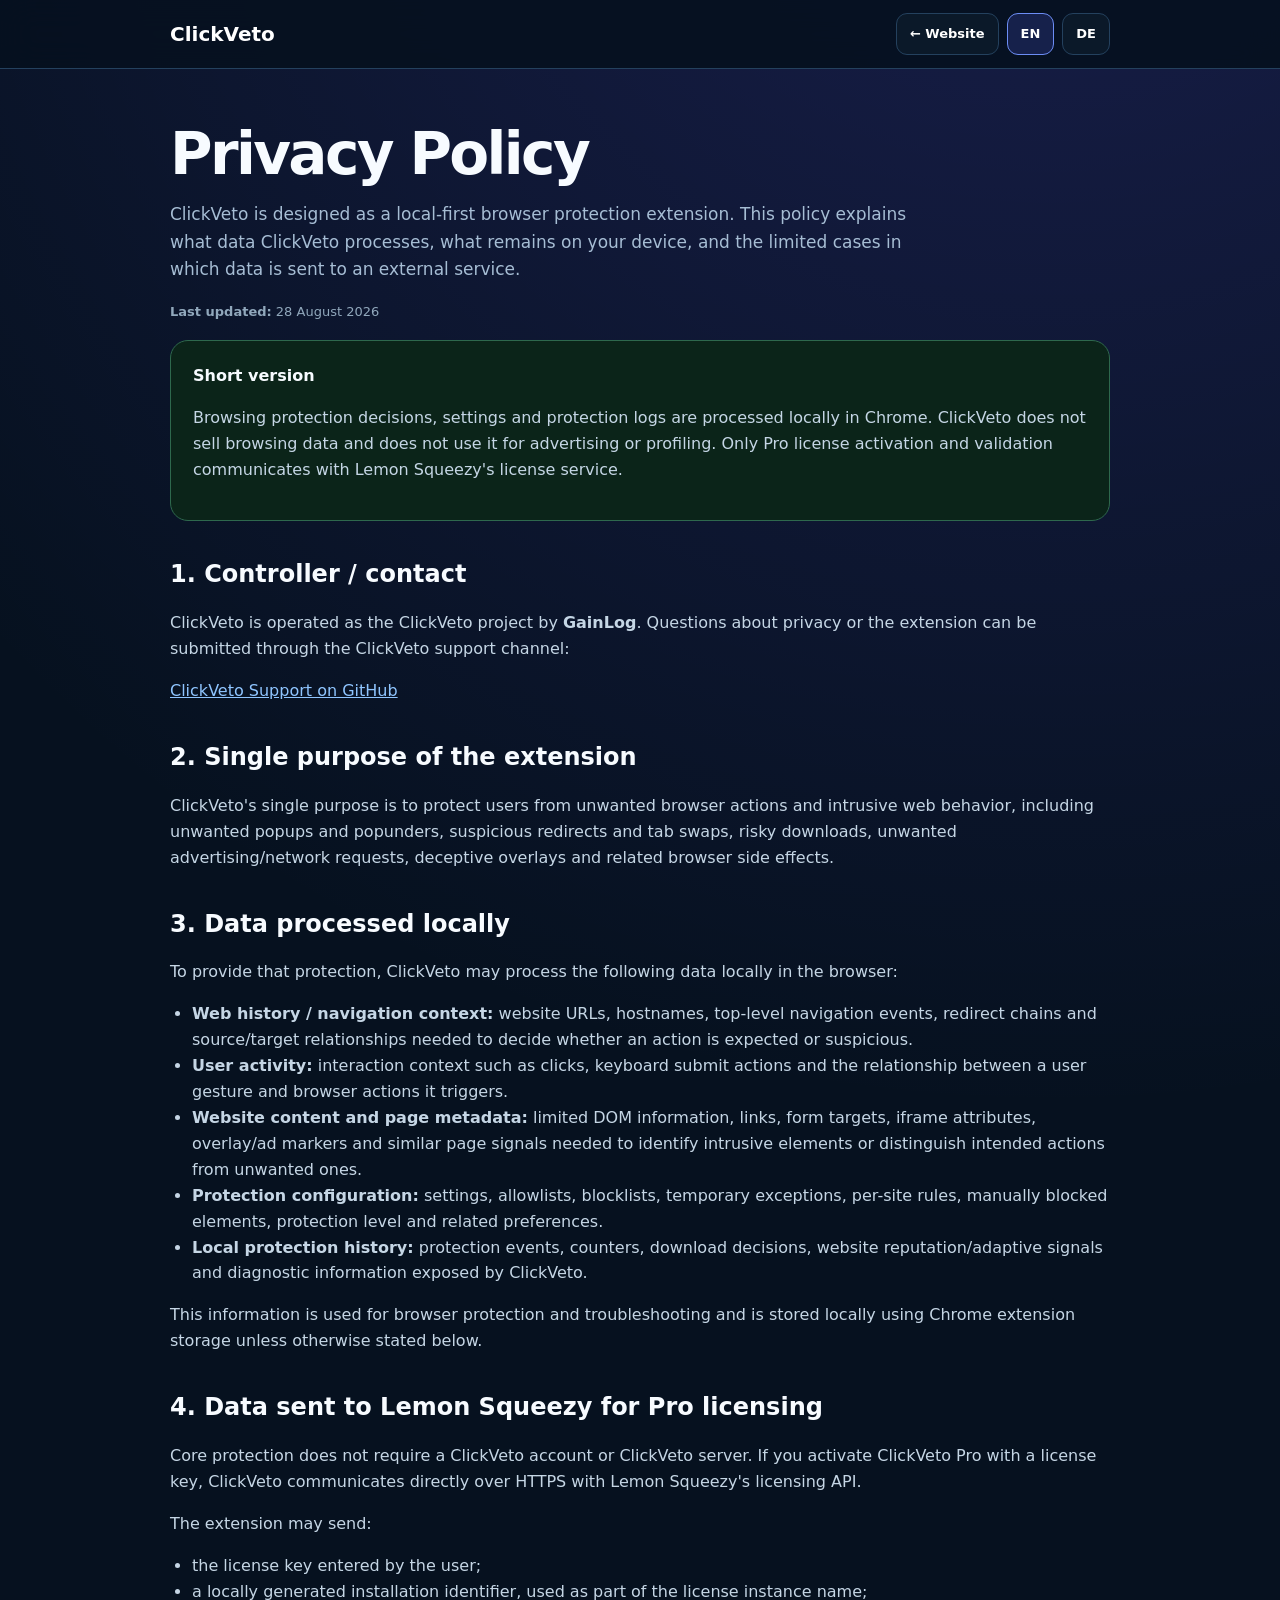
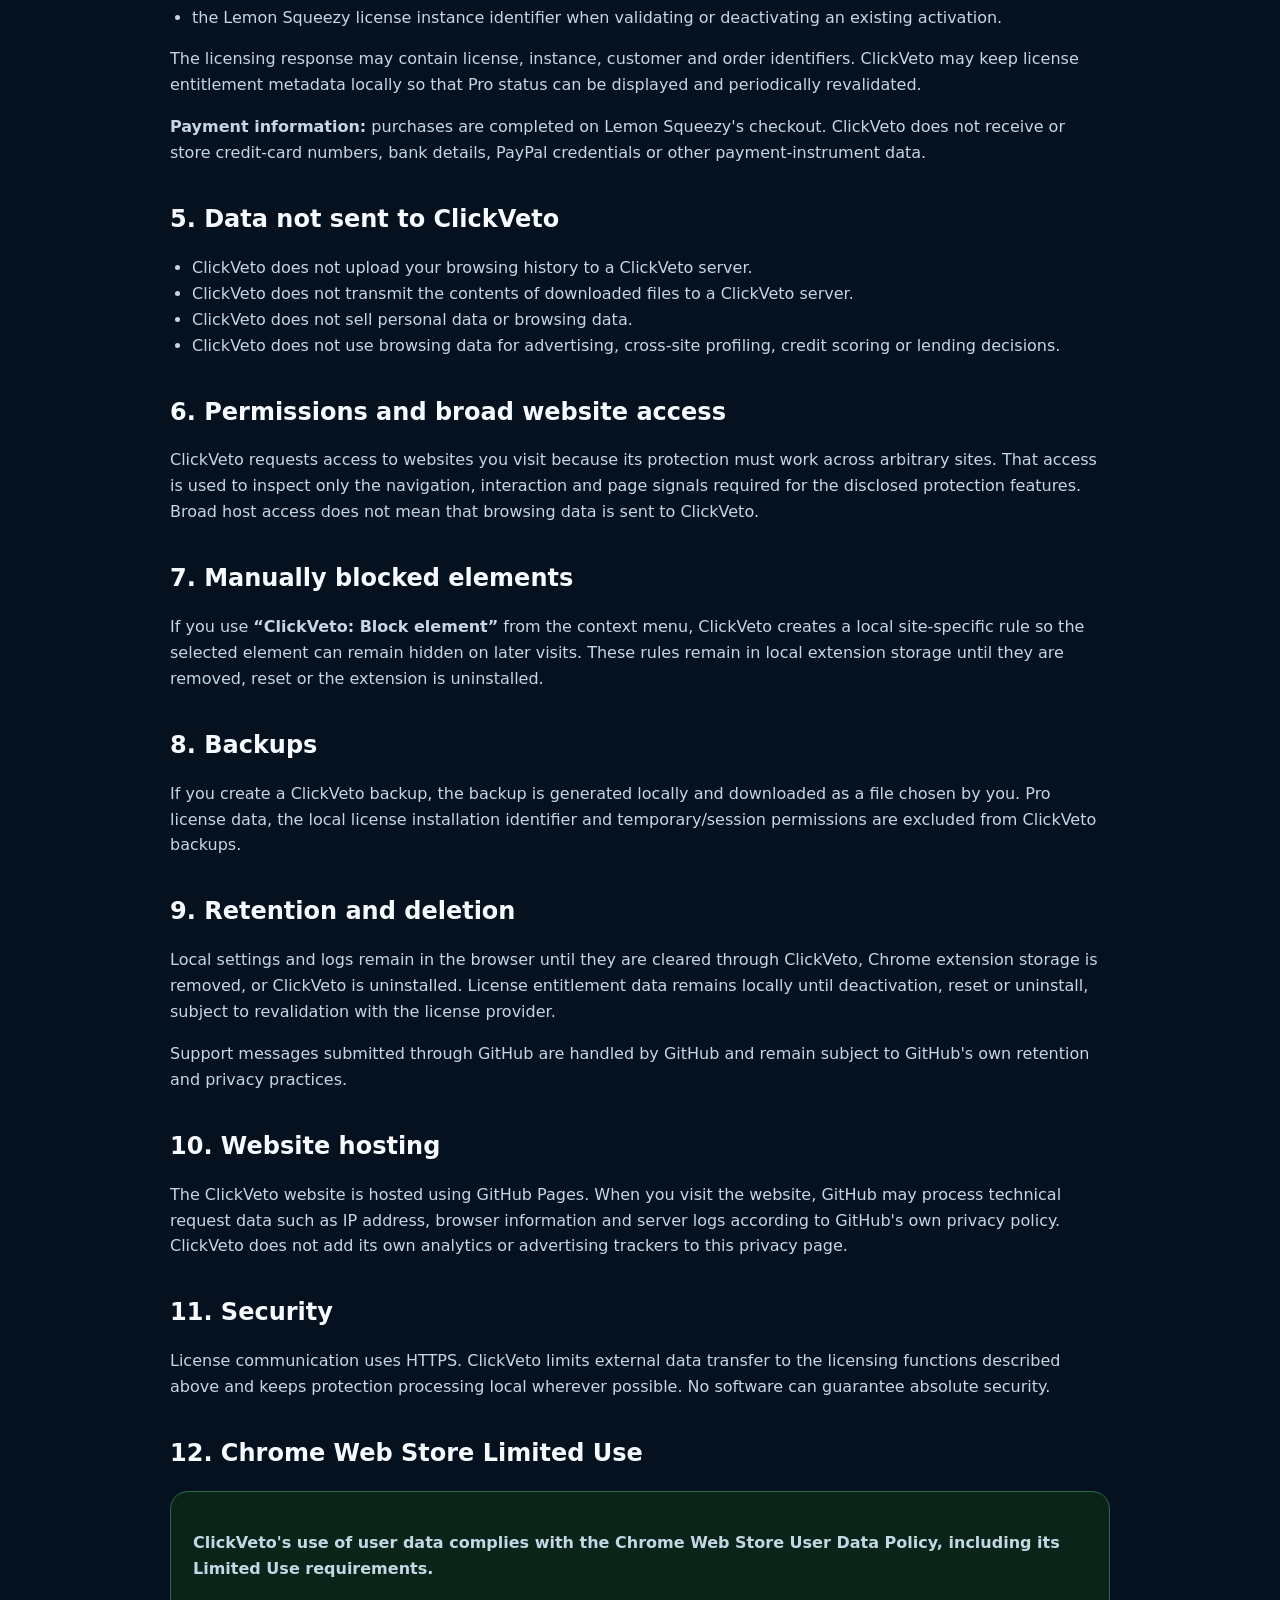
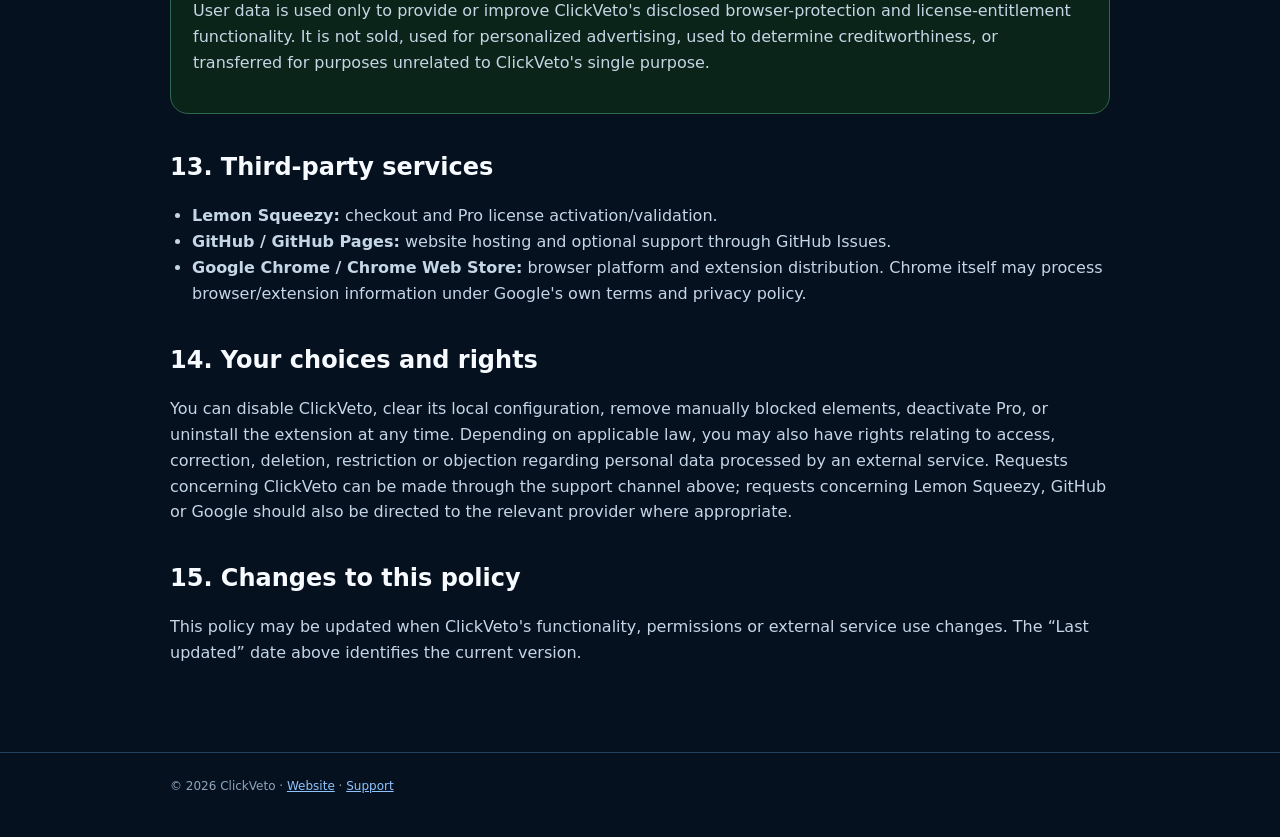
==== privacy.html @ 2b5eefee "Add files via upload" ====
<!doctype html>
<html lang="en">
<head>
<meta charset="utf-8">
<meta name="viewport" content="width=device-width,initial-scale=1">
<meta name="description" content="ClickVeto Privacy Policy / Datenschutzerklärung">
<meta name="theme-color" content="#06111f">
<title>ClickVeto — Privacy Policy / Datenschutzerklärung</title>
<style>
:root{color-scheme:dark;--bg:#06111f;--panel:#0b1a2b;--panel2:#102238;--line:#24415e;--text:#f7fbff;--muted:#a6bdd4;--blue:#2f86ff;--green:#63dda0}
*{box-sizing:border-box}
body{margin:0;background:radial-gradient(circle at 82% -8%,#6354ff35,transparent 32%),var(--bg);color:var(--text);font-family:Inter,ui-sans-serif,system-ui,-apple-system,"Segoe UI",sans-serif;line-height:1.62}
a{color:#8fc5ff}
.wrap{width:min(940px,calc(100% - 28px));margin:auto}
header{position:sticky;top:0;z-index:5;background:#06111fe8;backdrop-filter:blur(16px);border-bottom:1px solid var(--line)}
nav{min-height:68px;display:flex;align-items:center;justify-content:space-between;gap:16px}
.brand{font-weight:900;text-decoration:none;color:#fff;font-size:20px}
.controls{display:flex;gap:8px}
button,.back{border:1px solid var(--line);background:#0b1929;color:#fff;border-radius:11px;padding:9px 13px;font:inherit;font-size:13px;font-weight:800;cursor:pointer;text-decoration:none}
button.active{border-color:#6c8df5;background:#16214b}
main{padding:56px 0 70px}
h1{font-size:clamp(38px,6vw,58px);line-height:1.02;letter-spacing:-.045em;margin:0 0 12px}
h2{font-size:24px;margin:34px 0 10px}
h3{font-size:17px;margin:22px 0 8px}
p,li{color:#c5d6e5}
.lead{font-size:17px;color:var(--muted);max-width:780px}
.card{border:1px solid var(--line);background:linear-gradient(180deg,var(--panel2),var(--panel));border-radius:18px;padding:22px;margin:18px 0}
.good{border-color:#2e684d;background:#0b2419}
.small{font-size:13px;color:#91a8bc}
ul{padding-left:22px}
code{background:#071522;border:1px solid var(--line);border-radius:6px;padding:2px 5px;color:#d6e9fb}
.lang{display:none}
.lang.show{display:block}
footer{border-top:1px solid var(--line);padding:24px 0 40px;color:#8ea5bb;font-size:12px}
@media(max-width:620px){nav{align-items:flex-start;padding:12px 0;flex-direction:column}.controls{flex-wrap:wrap}main{padding-top:36px}}
</style>
</head>
<body>
<header>
  <nav class="wrap">
    <a class="brand" href="./">ClickVeto</a>
    <div class="controls">
      <a class="back" href="./">← Website</a>
      <button id="enBtn" class="active" type="button">EN</button>
      <button id="deBtn" type="button">DE</button>
    </div>
  </nav>
</header>

<main class="wrap">
<section id="en" class="lang show">
  <h1>Privacy Policy</h1>
  <p class="lead">ClickVeto is designed as a local-first browser protection extension. This policy explains what data ClickVeto processes, what remains on your device, and the limited cases in which data is sent to an external service.</p>
  <p class="small"><strong>Last updated:</strong> 28 August 2026</p>

  <div class="card good">
    <strong>Short version</strong>
    <p>Browsing protection decisions, settings and protection logs are processed locally in Chrome. ClickVeto does not sell browsing data and does not use it for advertising or profiling. Only Pro license activation and validation communicates with Lemon Squeezy's license service.</p>
  </div>

  <h2>1. Controller / contact</h2>
  <p>ClickVeto is operated as the ClickVeto project by <strong>GainLog</strong>. Questions about privacy or the extension can be submitted through the ClickVeto support channel:</p>
  <p><a href="https://github.com/GainLog/clickveto-site/issues" target="_blank" rel="noreferrer">ClickVeto Support on GitHub</a></p>

  <h2>2. Single purpose of the extension</h2>
  <p>ClickVeto's single purpose is to protect users from unwanted browser actions and intrusive web behavior, including unwanted popups and popunders, suspicious redirects and tab swaps, risky downloads, unwanted advertising/network requests, deceptive overlays and related browser side effects.</p>

  <h2>3. Data processed locally</h2>
  <p>To provide that protection, ClickVeto may process the following data locally in the browser:</p>
  <ul>
    <li><strong>Web history / navigation context:</strong> website URLs, hostnames, top-level navigation events, redirect chains and source/target relationships needed to decide whether an action is expected or suspicious.</li>
    <li><strong>User activity:</strong> interaction context such as clicks, keyboard submit actions and the relationship between a user gesture and browser actions it triggers.</li>
    <li><strong>Website content and page metadata:</strong> limited DOM information, links, form targets, iframe attributes, overlay/ad markers and similar page signals needed to identify intrusive elements or distinguish intended actions from unwanted ones.</li>
    <li><strong>Protection configuration:</strong> settings, allowlists, blocklists, temporary exceptions, per-site rules, manually blocked elements, protection level and related preferences.</li>
    <li><strong>Local protection history:</strong> protection events, counters, download decisions, website reputation/adaptive signals and diagnostic information exposed by ClickVeto.</li>
  </ul>
  <p>This information is used for browser protection and troubleshooting and is stored locally using Chrome extension storage unless otherwise stated below.</p>

  <h2>4. Data sent to Lemon Squeezy for Pro licensing</h2>
  <p>Core protection does not require a ClickVeto account or ClickVeto server. If you activate ClickVeto Pro with a license key, ClickVeto communicates directly over HTTPS with Lemon Squeezy's licensing API.</p>
  <p>The extension may send:</p>
  <ul>
    <li>the license key entered by the user;</li>
    <li>a locally generated installation identifier, used as part of the license instance name;</li>
    <li>the Lemon Squeezy license instance identifier when validating or deactivating an existing activation.</li>
  </ul>
  <p>The licensing response may contain license, instance, customer and order identifiers. ClickVeto may keep license entitlement metadata locally so that Pro status can be displayed and periodically revalidated.</p>
  <p><strong>Payment information:</strong> purchases are completed on Lemon Squeezy's checkout. ClickVeto does not receive or store credit-card numbers, bank details, PayPal credentials or other payment-instrument data.</p>

  <h2>5. Data not sent to ClickVeto</h2>
  <ul>
    <li>ClickVeto does not upload your browsing history to a ClickVeto server.</li>
    <li>ClickVeto does not transmit the contents of downloaded files to a ClickVeto server.</li>
    <li>ClickVeto does not sell personal data or browsing data.</li>
    <li>ClickVeto does not use browsing data for advertising, cross-site profiling, credit scoring or lending decisions.</li>
  </ul>

  <h2>6. Permissions and broad website access</h2>
  <p>ClickVeto requests access to websites you visit because its protection must work across arbitrary sites. That access is used to inspect only the navigation, interaction and page signals required for the disclosed protection features. Broad host access does not mean that browsing data is sent to ClickVeto.</p>

  <h2>7. Manually blocked elements</h2>
  <p>If you use <strong>“ClickVeto: Block element”</strong> from the context menu, ClickVeto creates a local site-specific rule so the selected element can remain hidden on later visits. These rules remain in local extension storage until they are removed, reset or the extension is uninstalled.</p>

  <h2>8. Backups</h2>
  <p>If you create a ClickVeto backup, the backup is generated locally and downloaded as a file chosen by you. Pro license data, the local license installation identifier and temporary/session permissions are excluded from ClickVeto backups.</p>

  <h2>9. Retention and deletion</h2>
  <p>Local settings and logs remain in the browser until they are cleared through ClickVeto, Chrome extension storage is removed, or ClickVeto is uninstalled. License entitlement data remains locally until deactivation, reset or uninstall, subject to revalidation with the license provider.</p>
  <p>Support messages submitted through GitHub are handled by GitHub and remain subject to GitHub's own retention and privacy practices.</p>

  <h2>10. Website hosting</h2>
  <p>The ClickVeto website is hosted using GitHub Pages. When you visit the website, GitHub may process technical request data such as IP address, browser information and server logs according to GitHub's own privacy policy. ClickVeto does not add its own analytics or advertising trackers to this privacy page.</p>

  <h2>11. Security</h2>
  <p>License communication uses HTTPS. ClickVeto limits external data transfer to the licensing functions described above and keeps protection processing local wherever possible. No software can guarantee absolute security.</p>

  <h2>12. Chrome Web Store Limited Use</h2>
  <div class="card good">
    <p><strong>ClickVeto's use of user data complies with the Chrome Web Store User Data Policy, including its Limited Use requirements.</strong></p>
    <p>User data is used only to provide or improve ClickVeto's disclosed browser-protection and license-entitlement functionality. It is not sold, used for personalized advertising, used to determine creditworthiness, or transferred for purposes unrelated to ClickVeto's single purpose.</p>
  </div>

  <h2>13. Third-party services</h2>
  <ul>
    <li><strong>Lemon Squeezy:</strong> checkout and Pro license activation/validation.</li>
    <li><strong>GitHub / GitHub Pages:</strong> website hosting and optional support through GitHub Issues.</li>
    <li><strong>Google Chrome / Chrome Web Store:</strong> browser platform and extension distribution. Chrome itself may process browser/extension information under Google's own terms and privacy policy.</li>
  </ul>

  <h2>14. Your choices and rights</h2>
  <p>You can disable ClickVeto, clear its local configuration, remove manually blocked elements, deactivate Pro, or uninstall the extension at any time. Depending on applicable law, you may also have rights relating to access, correction, deletion, restriction or objection regarding personal data processed by an external service. Requests concerning ClickVeto can be made through the support channel above; requests concerning Lemon Squeezy, GitHub or Google should also be directed to the relevant provider where appropriate.</p>

  <h2>15. Changes to this policy</h2>
  <p>This policy may be updated when ClickVeto's functionality, permissions or external service use changes. The “Last updated” date above identifies the current version.</p>
</section>

<section id="de" class="lang">
  <h1>Datenschutzerklärung</h1>
  <p class="lead">ClickVeto ist als lokal arbeitende Browser-Schutz-Erweiterung konzipiert. Diese Datenschutzerklärung beschreibt, welche Daten ClickVeto verarbeitet, was auf deinem Gerät bleibt und in welchen wenigen Fällen Daten an einen externen Dienst übertragen werden.</p>
  <p class="small"><strong>Stand:</strong> 28. August 2026</p>

  <div class="card good">
    <strong>Kurzfassung</strong>
    <p>Schutzentscheidungen, Einstellungen und Schutzprotokolle werden lokal in Chrome verarbeitet. ClickVeto verkauft keine Browserdaten und nutzt sie weder für Werbung noch für Profilbildung. Nur die Aktivierung und regelmäßige Prüfung einer Pro-Lizenz kommuniziert mit dem Lizenzdienst von Lemon Squeezy.</p>
  </div>

  <h2>1. Verantwortlicher / Kontakt</h2>
  <p>ClickVeto wird als ClickVeto-Projekt von <strong>GainLog</strong> betrieben. Fragen zum Datenschutz oder zur Erweiterung können über den ClickVeto-Support gestellt werden:</p>
  <p><a href="https://github.com/GainLog/clickveto-site/issues" target="_blank" rel="noreferrer">ClickVeto-Support auf GitHub</a></p>

  <h2>2. Alleiniger Zweck der Erweiterung</h2>
  <p>Der alleinige Zweck von ClickVeto ist der Schutz vor unerwünschten Browser-Aktionen und aufdringlichem Web-Verhalten, insbesondere unerwünschten Popups/Popundern, verdächtigen Redirects und Tab-Wechseln, riskanten Downloads, unerwünschten Werbe- und Netzwerkanfragen, täuschenden Overlays sowie damit verbundenen Browser-Nebenwirkungen.</p>

  <h2>3. Lokal verarbeitete Daten</h2>
  <p>Für diesen Schutz kann ClickVeto folgende Daten lokal im Browser verarbeiten:</p>
  <ul>
    <li><strong>Webprotokoll / Navigationskontext:</strong> Website-URLs, Hostnamen, Top-Level-Navigationen, Redirect-Ketten sowie Quell-/Zielbeziehungen, soweit dies für die Schutzentscheidung erforderlich ist.</li>
    <li><strong>Nutzeraktivität:</strong> Interaktionskontext wie Klicks, Tastatur-Auslösungen von Formularen und die Beziehung zwischen einer Nutzeraktion und den dadurch ausgelösten Browser-Aktionen.</li>
    <li><strong>Website-Inhalte und Seitenmetadaten:</strong> begrenzte DOM-Informationen, Links, Formularziele, iframe-Attribute, Werbe-/Overlay-Marker und vergleichbare Signale, die zur Erkennung störender Elemente oder zur Unterscheidung gewünschter und unerwünschter Aktionen nötig sind.</li>
    <li><strong>Schutzkonfiguration:</strong> Einstellungen, Allow-/Blocklisten, temporäre Freigaben, Website-Regeln, manuell blockierte Elemente, Schutzstufe und weitere Präferenzen.</li>
    <li><strong>Lokaler Schutzverlauf:</strong> Schutzereignisse, Zähler, Download-Entscheidungen, Website-Reputation/adaptive Signale sowie von ClickVeto bereitgestellte Diagnoseinformationen.</li>
  </ul>
  <p>Diese Daten werden für Browserschutz und Fehlerdiagnose genutzt und – soweit nachfolgend nichts anderes genannt ist – im lokalen Chrome-Erweiterungsspeicher verarbeitet.</p>

  <h2>4. Datenübertragung an Lemon Squeezy für Pro-Lizenzen</h2>
  <p>Für den Kernschutz sind weder ein ClickVeto-Konto noch ein ClickVeto-Server erforderlich. Wenn du ClickVeto Pro mit einem Lizenzschlüssel aktivierst, kommuniziert ClickVeto direkt per HTTPS mit der Lizenz-API von Lemon Squeezy.</p>
  <p>Dabei kann die Erweiterung insbesondere übermitteln:</p>
  <ul>
    <li>den vom Nutzer eingegebenen Lizenzschlüssel;</li>
    <li>eine lokal erzeugte Installationskennung, die als Bestandteil des Lizenz-Instanznamens verwendet wird;</li>
    <li>die von Lemon Squeezy vergebene Instanz-ID bei späteren Validierungen oder einer Deaktivierung.</li>
  </ul>
  <p>Die Antwort des Lizenzdienstes kann Lizenz-, Instanz-, Kunden- und Bestellkennungen enthalten. ClickVeto kann Lizenz-/Berechtigungsmetadaten lokal speichern, damit der Pro-Status angezeigt und regelmäßig erneut geprüft werden kann.</p>
  <p><strong>Zahlungsdaten:</strong> Der Kauf wird vollständig über den Checkout von Lemon Squeezy abgewickelt. ClickVeto erhält und speichert keine Kreditkartennummern, Bankdaten, PayPal-Zugangsdaten oder sonstige Zahlungsinstrumentdaten.</p>

  <h2>5. Daten, die ClickVeto nicht überträgt</h2>
  <ul>
    <li>ClickVeto lädt deinen Browserverlauf nicht auf einen ClickVeto-Server hoch.</li>
    <li>ClickVeto überträgt den Inhalt heruntergeladener Dateien nicht an einen ClickVeto-Server.</li>
    <li>ClickVeto verkauft keine personenbezogenen Daten oder Browserdaten.</li>
    <li>ClickVeto nutzt Browserdaten nicht für Werbung, Cross-Site-Profilbildung, Bonitätsprüfung oder Kreditentscheidungen.</li>
  </ul>

  <h2>6. Berechtigungen und Zugriff auf Websites</h2>
  <p>ClickVeto benötigt Zugriff auf Websites, weil der Schutz auf beliebigen vom Nutzer besuchten Seiten funktionieren muss. Der Zugriff wird nur genutzt, um die für die beschriebenen Schutzfunktionen erforderlichen Navigations-, Interaktions- und Seitensignale auszuwerten. Eine breite Hostberechtigung bedeutet nicht, dass der Browserverlauf an ClickVeto übertragen wird.</p>

  <h2>7. Manuell blockierte Elemente</h2>
  <p>Wenn du über das Kontextmenü <strong>„ClickVeto: Element blockieren“</strong> verwendest, legt ClickVeto eine lokale, websitespezifische Regel an, damit das ausgewählte Element bei späteren Besuchen ausgeblendet bleibt. Diese Regeln bleiben im lokalen Erweiterungsspeicher, bis sie entfernt/zurückgesetzt werden oder ClickVeto deinstalliert wird.</p>

  <h2>8. Backups</h2>
  <p>Ein ClickVeto-Backup wird lokal erzeugt und als Datei auf deinem Gerät gespeichert. Pro-Lizenzdaten, die lokale Lizenz-Installationskennung und temporäre bzw. sitzungsbezogene Freigaben werden nicht in ClickVeto-Backups exportiert.</p>

  <h2>9. Speicherdauer und Löschung</h2>
  <p>Lokale Einstellungen und Protokolle bleiben im Browser, bis sie über ClickVeto gelöscht/zurückgesetzt werden, der Erweiterungsspeicher entfernt wird oder ClickVeto deinstalliert wird. Lizenz-/Berechtigungsdaten bleiben bis zur Deaktivierung, zum Zurücksetzen oder zur Deinstallation lokal gespeichert und können regelmäßig beim Lizenzanbieter validiert werden.</p>
  <p>Support-Nachrichten, die über GitHub eingereicht werden, werden von GitHub verarbeitet und unterliegen den dortigen Speicher- und Datenschutzregeln.</p>

  <h2>10. Hosting der Website</h2>
  <p>Die ClickVeto-Website wird über GitHub Pages bereitgestellt. Beim Aufruf kann GitHub technische Verbindungsdaten wie IP-Adresse, Browserinformationen und Server-Logs nach der eigenen Datenschutzerklärung verarbeiten. ClickVeto bindet auf dieser Datenschutzseite keine eigenen Analyse- oder Werbetracker ein.</p>

  <h2>11. Sicherheit</h2>
  <p>Die Lizenzkommunikation erfolgt über HTTPS. ClickVeto beschränkt externe Datenübertragungen auf die oben beschriebenen Lizenzfunktionen und verarbeitet Schutzdaten soweit wie möglich lokal. Eine absolute Sicherheit kann technisch nicht garantiert werden.</p>

  <h2>12. Chrome Web Store – Limited Use</h2>
  <div class="card good">
    <p><strong>Die Nutzung von Nutzerdaten durch ClickVeto entspricht der Chrome Web Store User Data Policy einschließlich der dortigen Limited-Use-Anforderungen.</strong></p>
    <p>Nutzerdaten werden nur verwendet, um die offengelegten Browserschutz- und Lizenzberechtigungsfunktionen bereitzustellen bzw. zu verbessern. Sie werden nicht verkauft, nicht für personalisierte Werbung oder Bonitätsentscheidungen genutzt und nicht für Zwecke übertragen, die nichts mit dem alleinigen Zweck von ClickVeto zu tun haben.</p>
  </div>

  <h2>13. Eingesetzte Drittanbieter</h2>
  <ul>
    <li><strong>Lemon Squeezy:</strong> Checkout sowie Aktivierung/Validierung von Pro-Lizenzen.</li>
    <li><strong>GitHub / GitHub Pages:</strong> Hosting der Website und optionaler Support über GitHub Issues.</li>
    <li><strong>Google Chrome / Chrome Web Store:</strong> Browserplattform und Verteilung der Erweiterung. Chrome selbst kann Browser-/Erweiterungsinformationen nach den eigenen Bedingungen und Datenschutzregeln verarbeiten.</li>
  </ul>

  <h2>14. Wahlmöglichkeiten und Betroffenenrechte</h2>
  <p>Du kannst ClickVeto jederzeit deaktivieren, die lokale Konfiguration löschen, manuell blockierte Elemente entfernen, Pro deaktivieren oder die Erweiterung deinstallieren. Je nach anwendbarem Recht können zusätzlich Rechte auf Auskunft, Berichtigung, Löschung, Einschränkung oder Widerspruch bezüglich personenbezogener Daten bestehen. Anfragen zu ClickVeto können über den oben genannten Support-Kanal gestellt werden; Anfragen zu Lemon Squeezy, GitHub oder Google sollten – soweit einschlägig – zusätzlich direkt an den jeweiligen Anbieter gerichtet werden.</p>

  <h2>15. Änderungen dieser Datenschutzerklärung</h2>
  <p>Diese Datenschutzerklärung kann angepasst werden, wenn sich Funktionen, Berechtigungen oder die Nutzung externer Dienste von ClickVeto ändern. Maßgeblich ist das oben angegebene Aktualisierungsdatum.</p>
</section>
</main>

<footer>
  <div class="wrap">© 2026 ClickVeto · <a href="./">Website</a> · <a href="https://github.com/GainLog/clickveto-site/issues" target="_blank" rel="noreferrer">Support</a></div>
</footer>

<script>
const en=document.getElementById('en'),de=document.getElementById('de'),enBtn=document.getElementById('enBtn'),deBtn=document.getElementById('deBtn');
function setLang(lang){
  const isDe=lang==='de';
  en.classList.toggle('show',!isDe);de.classList.toggle('show',isDe);
  enBtn.classList.toggle('active',!isDe);deBtn.classList.toggle('active',isDe);
  document.documentElement.lang=isDe?'de':'en';
  try{localStorage.setItem('clickveto-privacy-lang',lang)}catch{}
}
enBtn.onclick=()=>setLang('en');deBtn.onclick=()=>setLang('de');
let saved='';try{saved=localStorage.getItem('clickveto-privacy-lang')||''}catch{}
setLang(saved||((navigator.language||'').toLowerCase().startsWith('de')?'de':'en'));
</script>
</body>
</html>
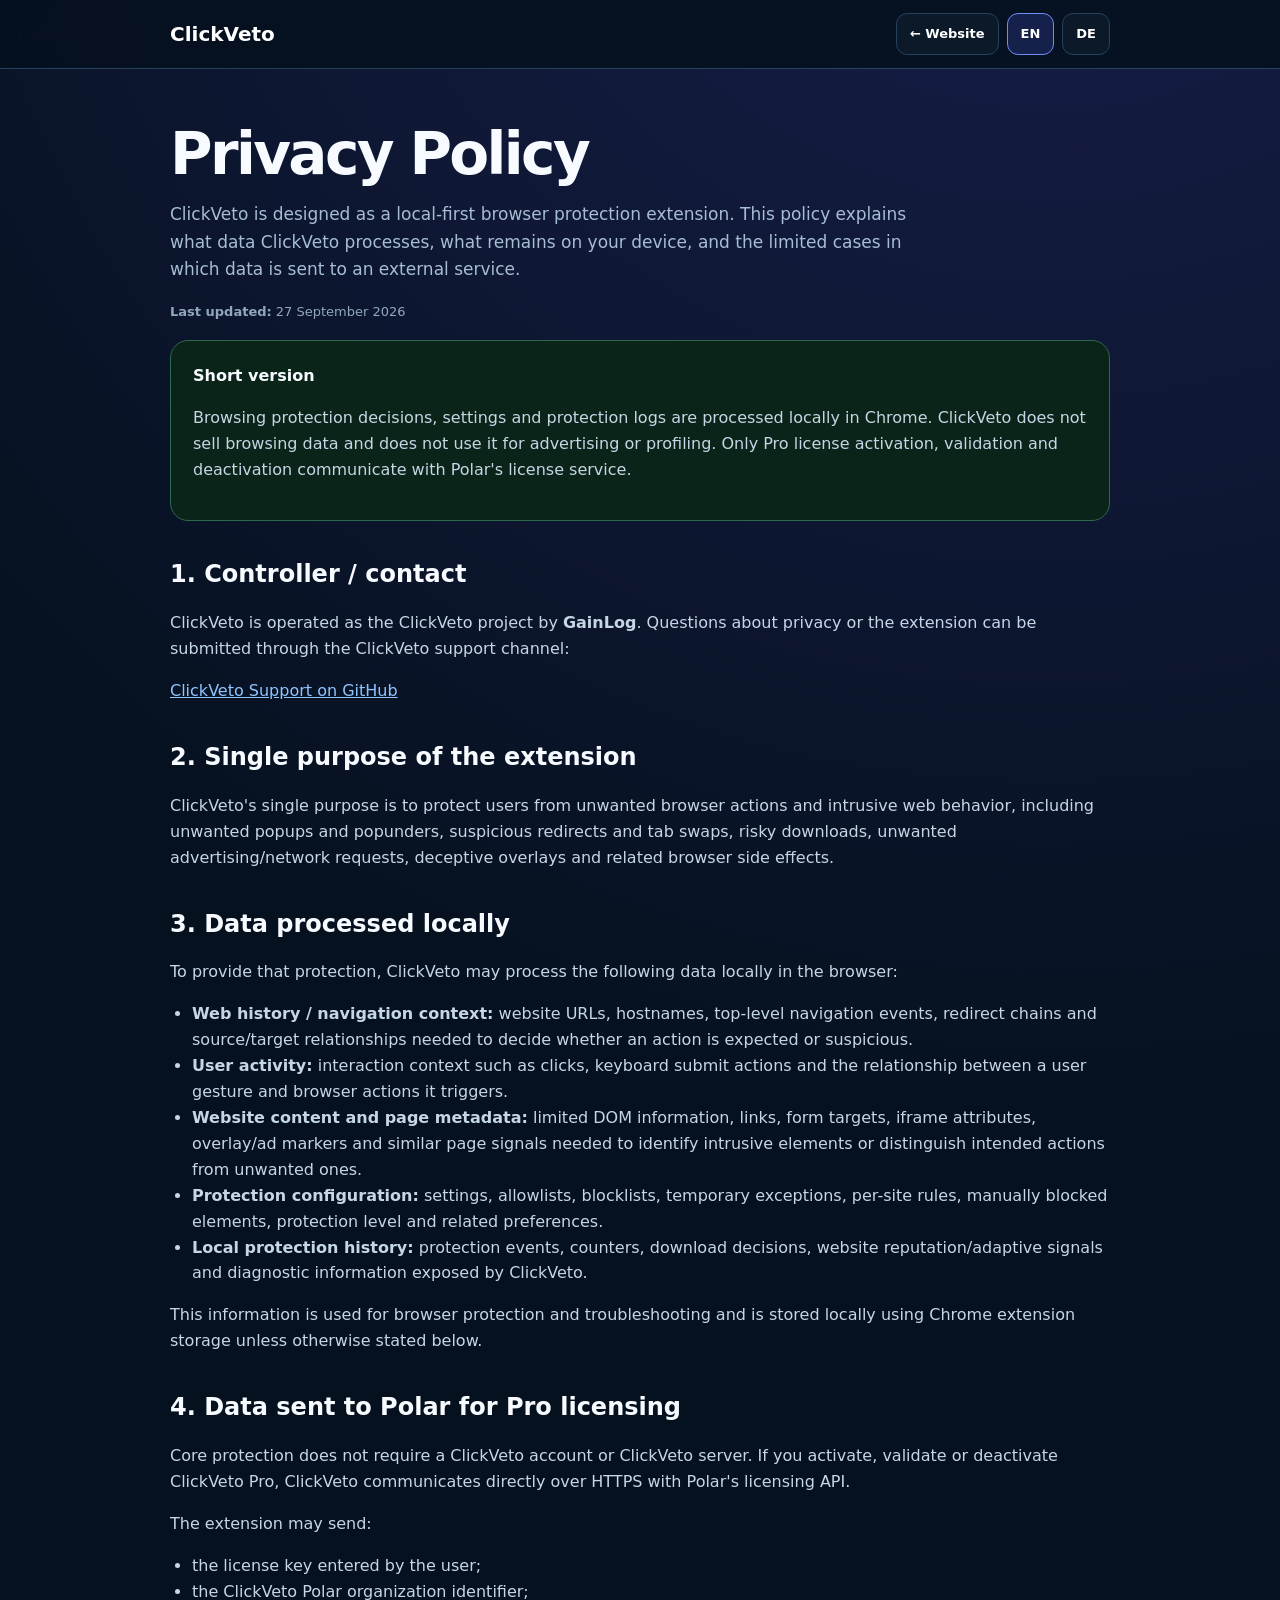
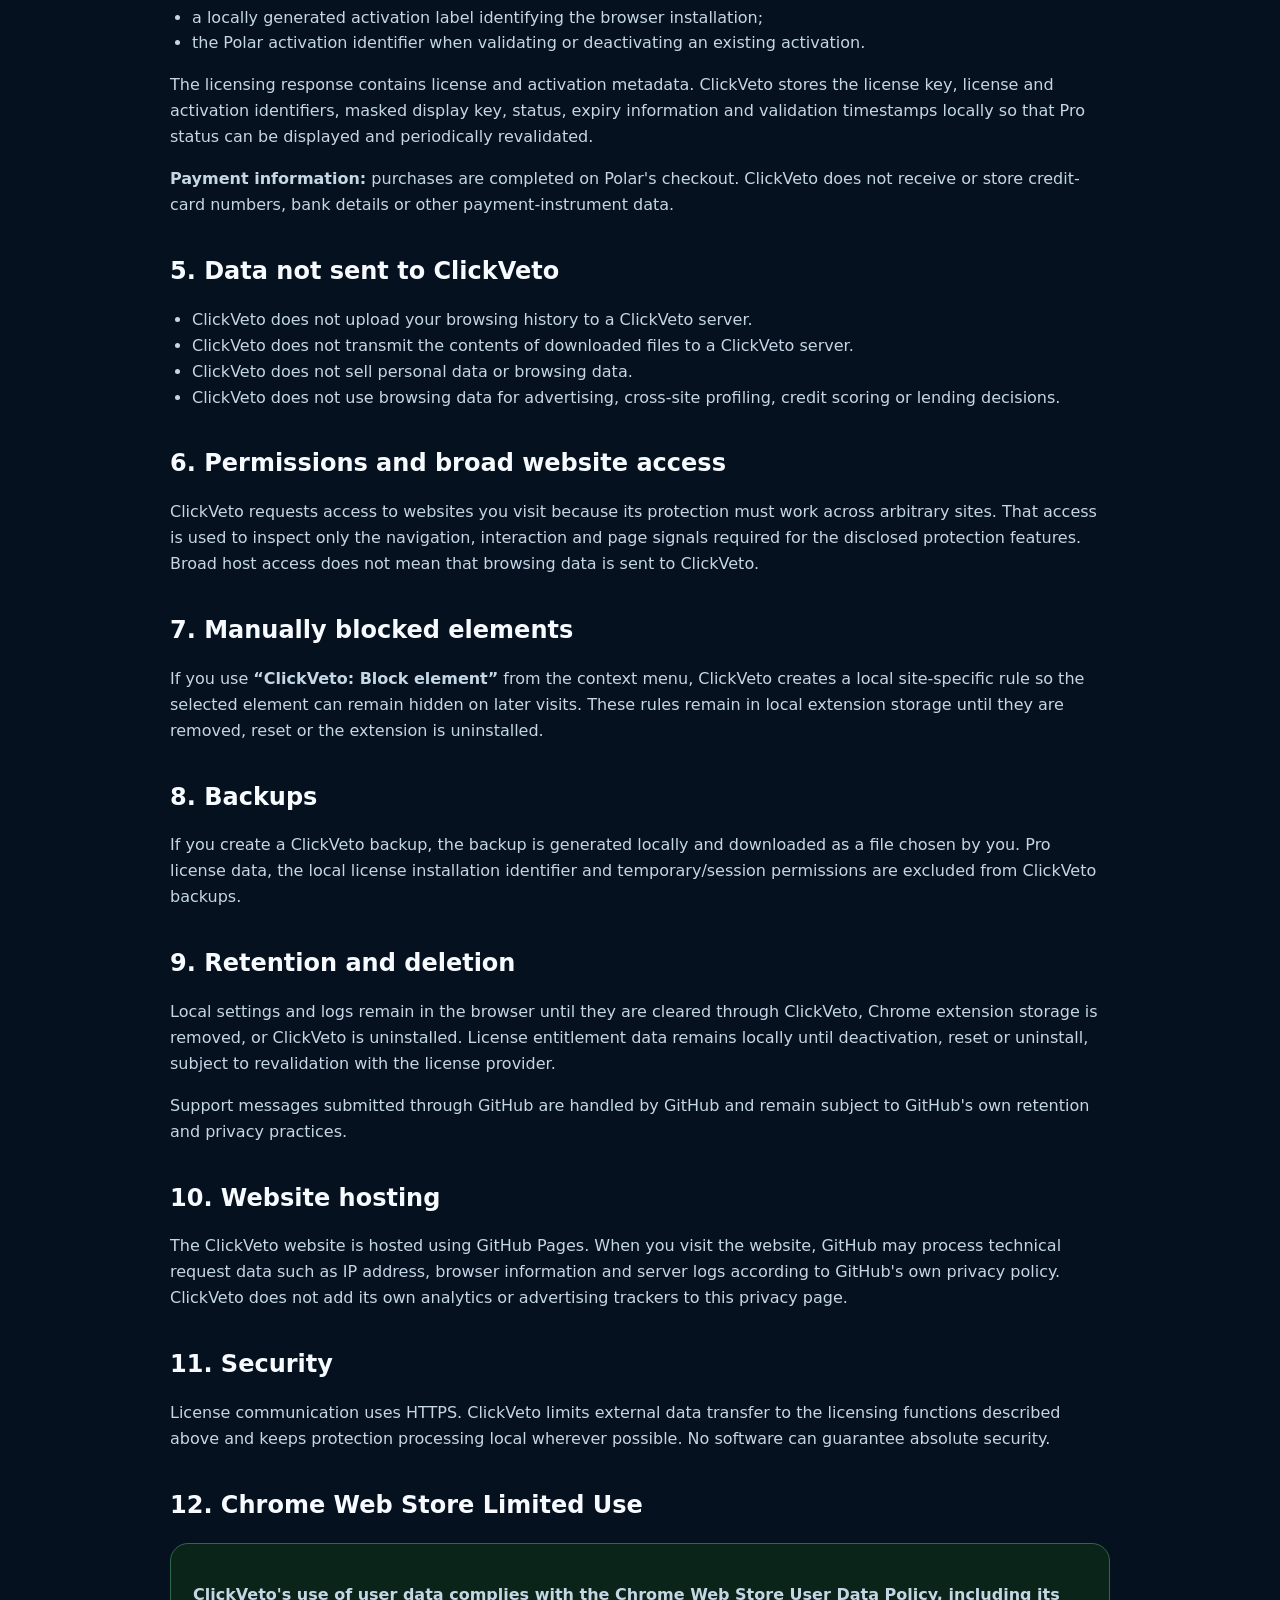
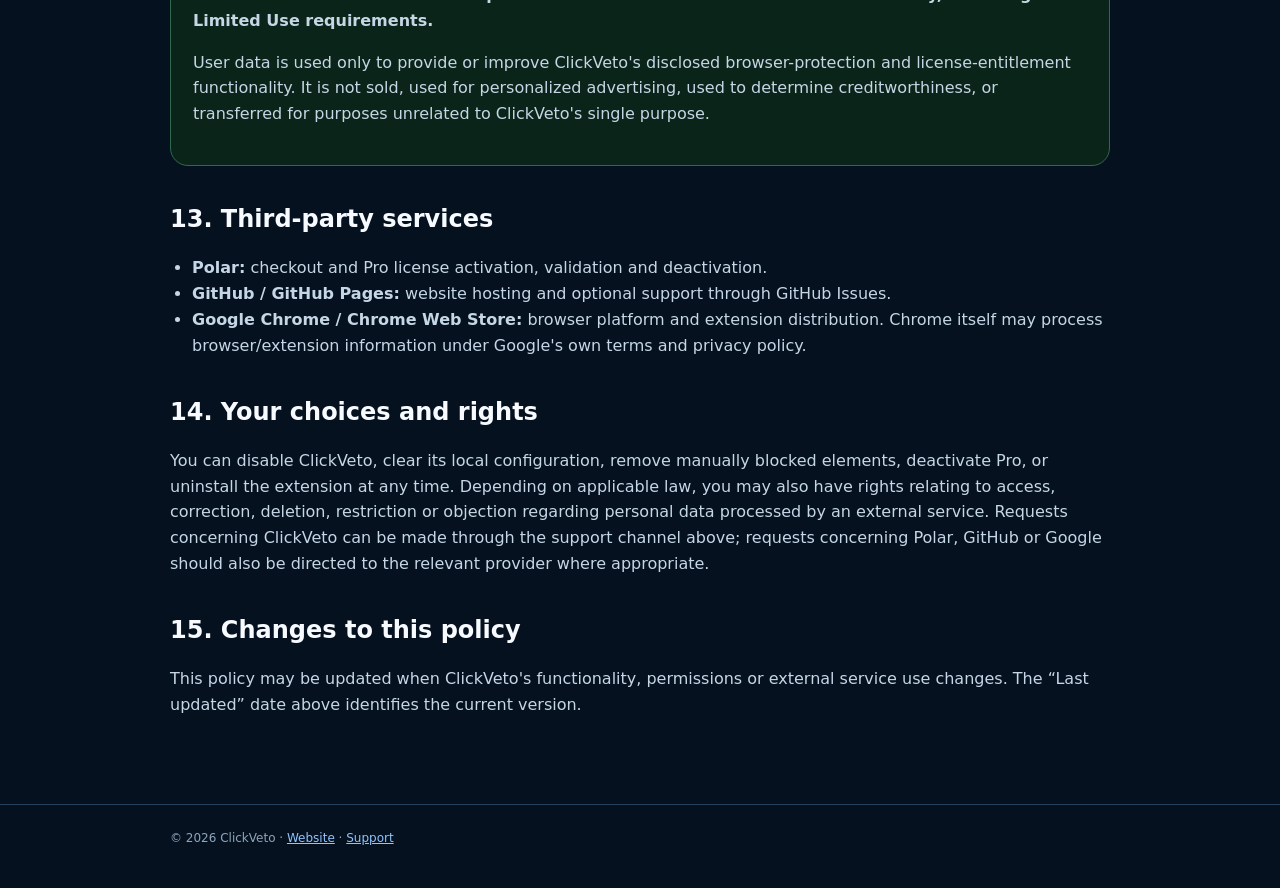
==== commit 59f225c6: "Switch checkout and privacy disclosure to Polar" ====
--- a/privacy.html
+++ b/privacy.html
@@ -51,11 +51,11 @@
 <section id="en" class="lang show">
   <h1>Privacy Policy</h1>
   <p class="lead">ClickVeto is designed as a local-first browser protection extension. This policy explains what data ClickVeto processes, what remains on your device, and the limited cases in which data is sent to an external service.</p>
-  <p class="small"><strong>Last updated:</strong> 28 August 2026</p>
+  <p class="small"><strong>Last updated:</strong> 27 September 2026</p>
 
   <div class="card good">
     <strong>Short version</strong>
-    <p>Browsing protection decisions, settings and protection logs are processed locally in Chrome. ClickVeto does not sell browsing data and does not use it for advertising or profiling. Only Pro license activation and validation communicates with Lemon Squeezy's license service.</p>
+    <p>Browsing protection decisions, settings and protection logs are processed locally in Chrome. ClickVeto does not sell browsing data and does not use it for advertising or profiling. Only Pro license activation, validation and deactivation communicate with Polar's license service.</p>
   </div>
 
   <h2>1. Controller / contact</h2>
@@ -76,16 +76,17 @@
   </ul>
   <p>This information is used for browser protection and troubleshooting and is stored locally using Chrome extension storage unless otherwise stated below.</p>
 
-  <h2>4. Data sent to Lemon Squeezy for Pro licensing</h2>
-  <p>Core protection does not require a ClickVeto account or ClickVeto server. If you activate ClickVeto Pro with a license key, ClickVeto communicates directly over HTTPS with Lemon Squeezy's licensing API.</p>
+  <h2>4. Data sent to Polar for Pro licensing</h2>
+  <p>Core protection does not require a ClickVeto account or ClickVeto server. If you activate, validate or deactivate ClickVeto Pro, ClickVeto communicates directly over HTTPS with Polar's licensing API.</p>
   <p>The extension may send:</p>
   <ul>
     <li>the license key entered by the user;</li>
-    <li>a locally generated installation identifier, used as part of the license instance name;</li>
-    <li>the Lemon Squeezy license instance identifier when validating or deactivating an existing activation.</li>
-  </ul>
-  <p>The licensing response may contain license, instance, customer and order identifiers. ClickVeto may keep license entitlement metadata locally so that Pro status can be displayed and periodically revalidated.</p>
-  <p><strong>Payment information:</strong> purchases are completed on Lemon Squeezy's checkout. ClickVeto does not receive or store credit-card numbers, bank details, PayPal credentials or other payment-instrument data.</p>
+    <li>the ClickVeto Polar organization identifier;</li>
+    <li>a locally generated activation label identifying the browser installation;</li>
+    <li>the Polar activation identifier when validating or deactivating an existing activation.</li>
+  </ul>
+  <p>The licensing response contains license and activation metadata. ClickVeto stores the license key, license and activation identifiers, masked display key, status, expiry information and validation timestamps locally so that Pro status can be displayed and periodically revalidated.</p>
+  <p><strong>Payment information:</strong> purchases are completed on Polar's checkout. ClickVeto does not receive or store credit-card numbers, bank details or other payment-instrument data.</p>
 
   <h2>5. Data not sent to ClickVeto</h2>
   <ul>
@@ -122,13 +123,13 @@
 
   <h2>13. Third-party services</h2>
   <ul>
-    <li><strong>Lemon Squeezy:</strong> checkout and Pro license activation/validation.</li>
+    <li><strong>Polar:</strong> checkout and Pro license activation, validation and deactivation.</li>
     <li><strong>GitHub / GitHub Pages:</strong> website hosting and optional support through GitHub Issues.</li>
     <li><strong>Google Chrome / Chrome Web Store:</strong> browser platform and extension distribution. Chrome itself may process browser/extension information under Google's own terms and privacy policy.</li>
   </ul>
 
   <h2>14. Your choices and rights</h2>
-  <p>You can disable ClickVeto, clear its local configuration, remove manually blocked elements, deactivate Pro, or uninstall the extension at any time. Depending on applicable law, you may also have rights relating to access, correction, deletion, restriction or objection regarding personal data processed by an external service. Requests concerning ClickVeto can be made through the support channel above; requests concerning Lemon Squeezy, GitHub or Google should also be directed to the relevant provider where appropriate.</p>
+  <p>You can disable ClickVeto, clear its local configuration, remove manually blocked elements, deactivate Pro, or uninstall the extension at any time. Depending on applicable law, you may also have rights relating to access, correction, deletion, restriction or objection regarding personal data processed by an external service. Requests concerning ClickVeto can be made through the support channel above; requests concerning Polar, GitHub or Google should also be directed to the relevant provider where appropriate.</p>
 
   <h2>15. Changes to this policy</h2>
   <p>This policy may be updated when ClickVeto's functionality, permissions or external service use changes. The “Last updated” date above identifies the current version.</p>
@@ -137,11 +138,11 @@
 <section id="de" class="lang">
   <h1>Datenschutzerklärung</h1>
   <p class="lead">ClickVeto ist als lokal arbeitende Browser-Schutz-Erweiterung konzipiert. Diese Datenschutzerklärung beschreibt, welche Daten ClickVeto verarbeitet, was auf deinem Gerät bleibt und in welchen wenigen Fällen Daten an einen externen Dienst übertragen werden.</p>
-  <p class="small"><strong>Stand:</strong> 28. August 2026</p>
+  <p class="small"><strong>Stand:</strong> 27. September 2026</p>
 
   <div class="card good">
     <strong>Kurzfassung</strong>
-    <p>Schutzentscheidungen, Einstellungen und Schutzprotokolle werden lokal in Chrome verarbeitet. ClickVeto verkauft keine Browserdaten und nutzt sie weder für Werbung noch für Profilbildung. Nur die Aktivierung und regelmäßige Prüfung einer Pro-Lizenz kommuniziert mit dem Lizenzdienst von Lemon Squeezy.</p>
+    <p>Schutzentscheidungen, Einstellungen und Schutzprotokolle werden lokal in Chrome verarbeitet. ClickVeto verkauft keine Browserdaten und nutzt sie weder für Werbung noch für Profilbildung. Nur Aktivierung, regelmäßige Prüfung und Deaktivierung einer Pro-Lizenz kommunizieren mit dem Lizenzdienst von Polar.</p>
   </div>
 
   <h2>1. Verantwortlicher / Kontakt</h2>
@@ -162,16 +163,17 @@
   </ul>
   <p>Diese Daten werden für Browserschutz und Fehlerdiagnose genutzt und – soweit nachfolgend nichts anderes genannt ist – im lokalen Chrome-Erweiterungsspeicher verarbeitet.</p>
 
-  <h2>4. Datenübertragung an Lemon Squeezy für Pro-Lizenzen</h2>
-  <p>Für den Kernschutz sind weder ein ClickVeto-Konto noch ein ClickVeto-Server erforderlich. Wenn du ClickVeto Pro mit einem Lizenzschlüssel aktivierst, kommuniziert ClickVeto direkt per HTTPS mit der Lizenz-API von Lemon Squeezy.</p>
+  <h2>4. Datenübertragung an Polar für Pro-Lizenzen</h2>
+  <p>Für den Kernschutz sind weder ein ClickVeto-Konto noch ein ClickVeto-Server erforderlich. Wenn du ClickVeto Pro aktivierst, prüfst oder deaktivierst, kommuniziert ClickVeto direkt per HTTPS mit der Lizenz-API von Polar.</p>
   <p>Dabei kann die Erweiterung insbesondere übermitteln:</p>
   <ul>
     <li>den vom Nutzer eingegebenen Lizenzschlüssel;</li>
-    <li>eine lokal erzeugte Installationskennung, die als Bestandteil des Lizenz-Instanznamens verwendet wird;</li>
-    <li>die von Lemon Squeezy vergebene Instanz-ID bei späteren Validierungen oder einer Deaktivierung.</li>
-  </ul>
-  <p>Die Antwort des Lizenzdienstes kann Lizenz-, Instanz-, Kunden- und Bestellkennungen enthalten. ClickVeto kann Lizenz-/Berechtigungsmetadaten lokal speichern, damit der Pro-Status angezeigt und regelmäßig erneut geprüft werden kann.</p>
-  <p><strong>Zahlungsdaten:</strong> Der Kauf wird vollständig über den Checkout von Lemon Squeezy abgewickelt. ClickVeto erhält und speichert keine Kreditkartennummern, Bankdaten, PayPal-Zugangsdaten oder sonstige Zahlungsinstrumentdaten.</p>
+    <li>die Polar-Organisationskennung von ClickVeto;</li>
+    <li>eine lokal erzeugte Aktivierungsbezeichnung für die Browserinstallation;</li>
+    <li>die von Polar vergebene Aktivierungs-ID bei späteren Prüfungen oder einer Deaktivierung.</li>
+  </ul>
+  <p>Die Antwort des Lizenzdienstes enthält Lizenz- und Aktivierungsmetadaten. ClickVeto speichert den Lizenzschlüssel, Lizenz- und Aktivierungskennungen, die maskierte Schlüsselanzeige, Status, Ablaufangaben und Prüfzeitpunkte lokal, damit der Pro-Status angezeigt und regelmäßig erneut geprüft werden kann.</p>
+  <p><strong>Zahlungsdaten:</strong> Der Kauf wird vollständig über den Checkout von Polar abgewickelt. ClickVeto erhält und speichert keine Kreditkartennummern, Bankdaten oder sonstige Zahlungsinstrumentdaten.</p>
 
   <h2>5. Daten, die ClickVeto nicht überträgt</h2>
   <ul>
@@ -208,13 +210,13 @@
 
   <h2>13. Eingesetzte Drittanbieter</h2>
   <ul>
-    <li><strong>Lemon Squeezy:</strong> Checkout sowie Aktivierung/Validierung von Pro-Lizenzen.</li>
+    <li><strong>Polar:</strong> Checkout sowie Aktivierung, Prüfung und Deaktivierung von Pro-Lizenzen.</li>
     <li><strong>GitHub / GitHub Pages:</strong> Hosting der Website und optionaler Support über GitHub Issues.</li>
     <li><strong>Google Chrome / Chrome Web Store:</strong> Browserplattform und Verteilung der Erweiterung. Chrome selbst kann Browser-/Erweiterungsinformationen nach den eigenen Bedingungen und Datenschutzregeln verarbeiten.</li>
   </ul>
 
   <h2>14. Wahlmöglichkeiten und Betroffenenrechte</h2>
-  <p>Du kannst ClickVeto jederzeit deaktivieren, die lokale Konfiguration löschen, manuell blockierte Elemente entfernen, Pro deaktivieren oder die Erweiterung deinstallieren. Je nach anwendbarem Recht können zusätzlich Rechte auf Auskunft, Berichtigung, Löschung, Einschränkung oder Widerspruch bezüglich personenbezogener Daten bestehen. Anfragen zu ClickVeto können über den oben genannten Support-Kanal gestellt werden; Anfragen zu Lemon Squeezy, GitHub oder Google sollten – soweit einschlägig – zusätzlich direkt an den jeweiligen Anbieter gerichtet werden.</p>
+  <p>Du kannst ClickVeto jederzeit deaktivieren, die lokale Konfiguration löschen, manuell blockierte Elemente entfernen, Pro deaktivieren oder die Erweiterung deinstallieren. Je nach anwendbarem Recht können zusätzlich Rechte auf Auskunft, Berichtigung, Löschung, Einschränkung oder Widerspruch bezüglich personenbezogener Daten bestehen. Anfragen zu ClickVeto können über den oben genannten Support-Kanal gestellt werden; Anfragen zu Polar, GitHub oder Google sollten – soweit einschlägig – zusätzlich direkt an den jeweiligen Anbieter gerichtet werden.</p>
 
   <h2>15. Änderungen dieser Datenschutzerklärung</h2>
   <p>Diese Datenschutzerklärung kann angepasst werden, wenn sich Funktionen, Berechtigungen oder die Nutzung externer Dienste von ClickVeto ändern. Maßgeblich ist das oben angegebene Aktualisierungsdatum.</p>
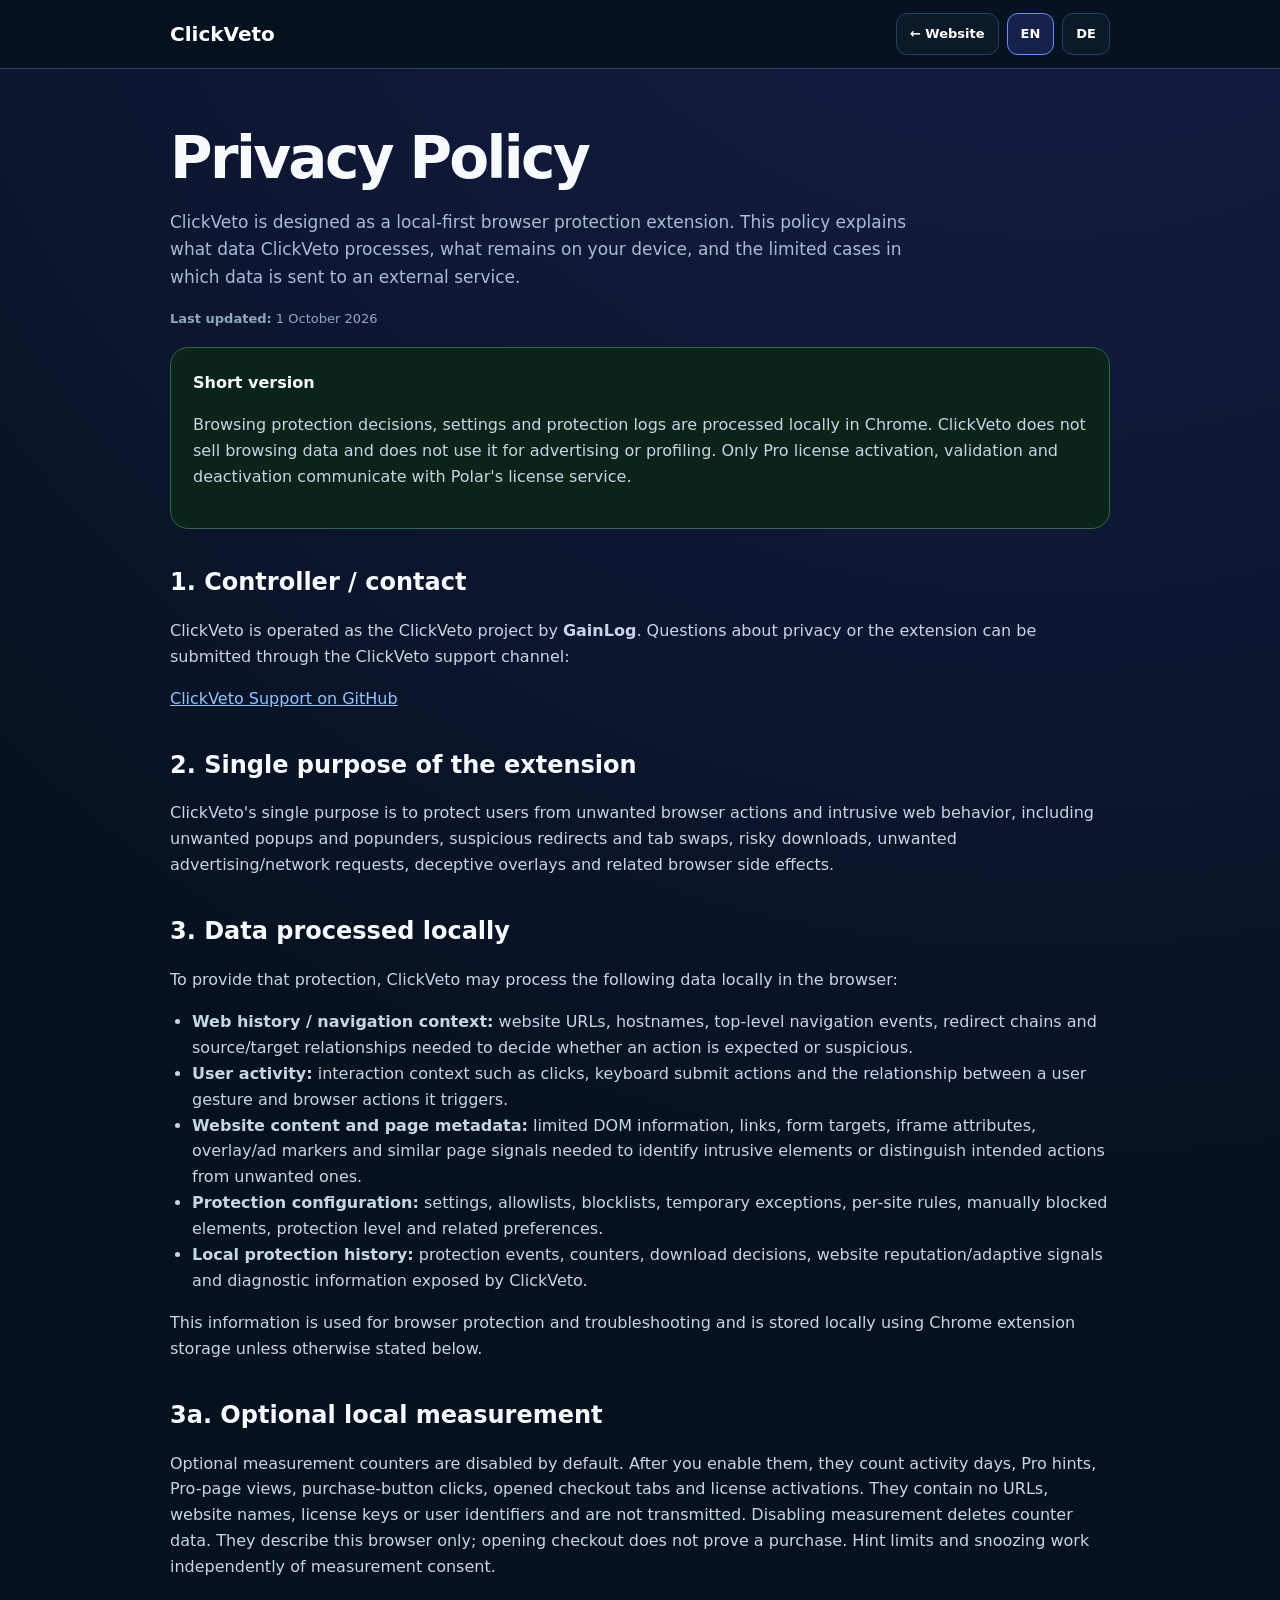
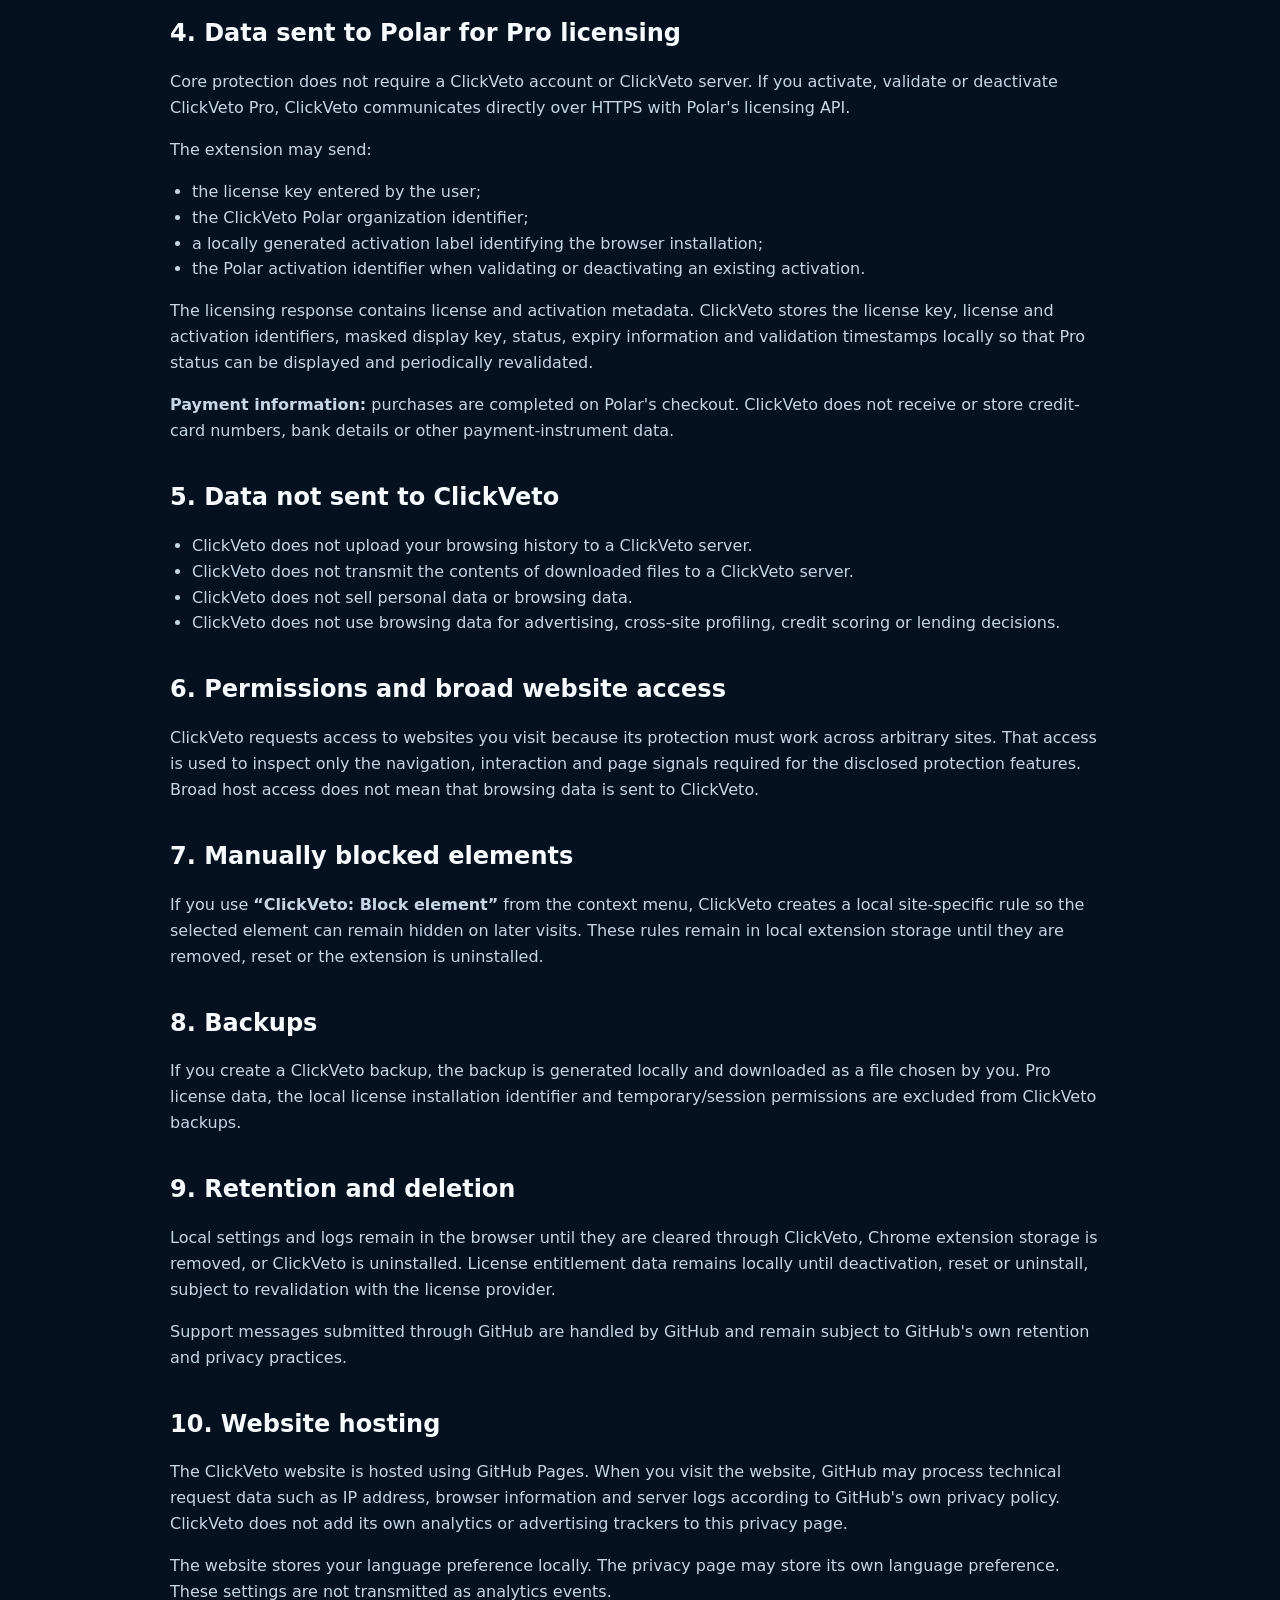
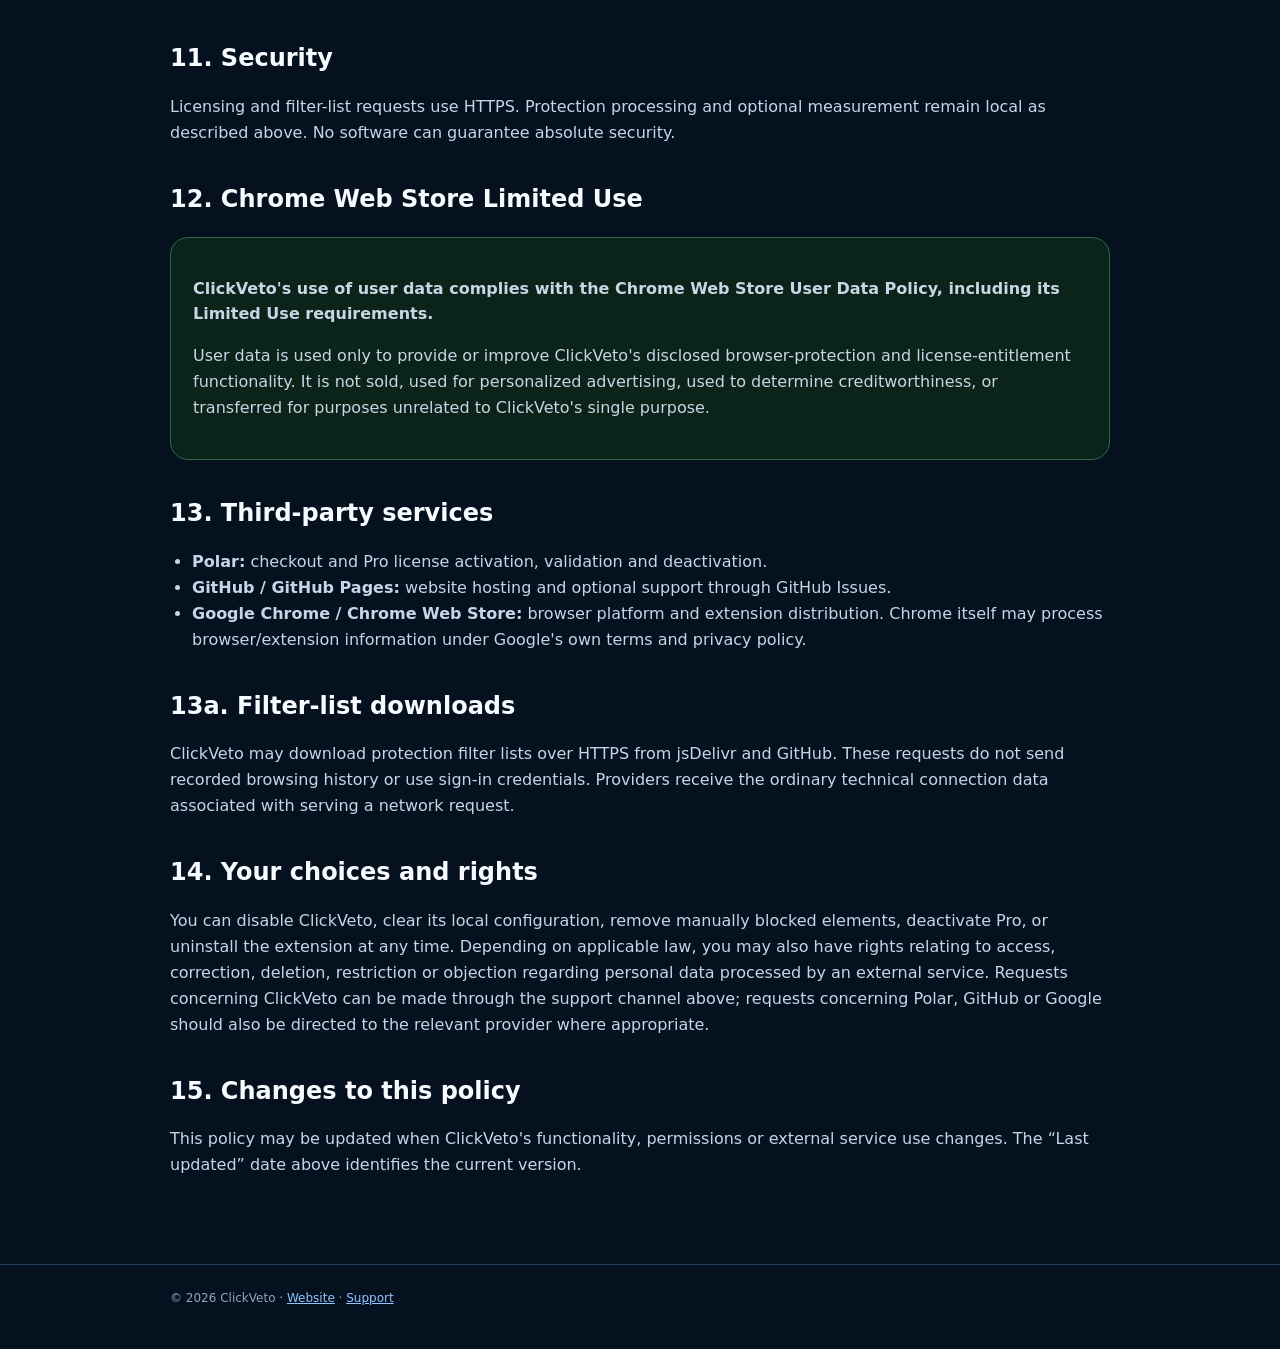
==== commit 49fb8988: "Publish five-language ClickVeto website and updated privacy policy" ====
--- a/privacy.html
+++ b/privacy.html
@@ -1,6 +1,5 @@
 <!doctype html>
-<html lang="en">
-<head>
+<html lang="en"><head>
 <meta charset="utf-8">
 <meta name="viewport" content="width=device-width,initial-scale=1">
 <meta name="description" content="ClickVeto Privacy Policy / Datenschutzerklärung">
@@ -34,15 +33,15 @@
 footer{border-top:1px solid var(--line);padding:24px 0 40px;color:#8ea5bb;font-size:12px}
 @media(max-width:620px){nav{align-items:flex-start;padding:12px 0;flex-direction:column}.controls{flex-wrap:wrap}main{padding-top:36px}}
 </style>
-</head>
+<style>h1,h2,h3,p,li,a,code{overflow-wrap:anywhere}h1{line-height:1.15}@media(max-width:620px){h1{font-size:clamp(30px,9vw,38px)}.card{padding:16px}}</style></head>
 <body>
 <header>
   <nav class="wrap">
     <a class="brand" href="./">ClickVeto</a>
     <div class="controls">
       <a class="back" href="./">← Website</a>
-      <button id="enBtn" class="active" type="button">EN</button>
-      <button id="deBtn" type="button">DE</button>
+      <button id="enBtn" class="active" type="button" aria-label="English" aria-pressed="true">EN</button>
+      <button id="deBtn" type="button" aria-label="Deutsch" aria-pressed="false">DE</button>
     </div>
   </nav>
 </header>
@@ -51,7 +50,7 @@
 <section id="en" class="lang show">
   <h1>Privacy Policy</h1>
   <p class="lead">ClickVeto is designed as a local-first browser protection extension. This policy explains what data ClickVeto processes, what remains on your device, and the limited cases in which data is sent to an external service.</p>
-  <p class="small"><strong>Last updated:</strong> 27 September 2026</p>
+  <p class="small"><strong>Last updated:</strong> 1 October 2026</p>
 
   <div class="card good">
     <strong>Short version</strong>
@@ -76,7 +75,7 @@
   </ul>
   <p>This information is used for browser protection and troubleshooting and is stored locally using Chrome extension storage unless otherwise stated below.</p>
 
-  <h2>4. Data sent to Polar for Pro licensing</h2>
+  <h2>3a. Optional local measurement</h2><p>Optional measurement counters are disabled by default. After you enable them, they count activity days, Pro hints, Pro-page views, purchase-button clicks, opened checkout tabs and license activations. They contain no URLs, website names, license keys or user identifiers and are not transmitted. Disabling measurement deletes counter data. They describe this browser only; opening checkout does not prove a purchase. Hint limits and snoozing work independently of measurement consent.</p><h2>4. Data sent to Polar for Pro licensing</h2>
   <p>Core protection does not require a ClickVeto account or ClickVeto server. If you activate, validate or deactivate ClickVeto Pro, ClickVeto communicates directly over HTTPS with Polar's licensing API.</p>
   <p>The extension may send:</p>
   <ul>
@@ -112,8 +111,8 @@
   <h2>10. Website hosting</h2>
   <p>The ClickVeto website is hosted using GitHub Pages. When you visit the website, GitHub may process technical request data such as IP address, browser information and server logs according to GitHub's own privacy policy. ClickVeto does not add its own analytics or advertising trackers to this privacy page.</p>
 
-  <h2>11. Security</h2>
-  <p>License communication uses HTTPS. ClickVeto limits external data transfer to the licensing functions described above and keeps protection processing local wherever possible. No software can guarantee absolute security.</p>
+  <p>The website stores your language preference locally. The privacy page may store its own language preference. These settings are not transmitted as analytics events.</p><h2>11. Security</h2>
+  <p>Licensing and filter-list requests use HTTPS. Protection processing and optional measurement remain local as described above. No software can guarantee absolute security.</p>
 
   <h2>12. Chrome Web Store Limited Use</h2>
   <div class="card good">
@@ -128,7 +127,7 @@
     <li><strong>Google Chrome / Chrome Web Store:</strong> browser platform and extension distribution. Chrome itself may process browser/extension information under Google's own terms and privacy policy.</li>
   </ul>
 
-  <h2>14. Your choices and rights</h2>
+  <h2>13a. Filter-list downloads</h2><p>ClickVeto may download protection filter lists over HTTPS from jsDelivr and GitHub. These requests do not send recorded browsing history or use sign-in credentials. Providers receive the ordinary technical connection data associated with serving a network request.</p><h2>14. Your choices and rights</h2>
   <p>You can disable ClickVeto, clear its local configuration, remove manually blocked elements, deactivate Pro, or uninstall the extension at any time. Depending on applicable law, you may also have rights relating to access, correction, deletion, restriction or objection regarding personal data processed by an external service. Requests concerning ClickVeto can be made through the support channel above; requests concerning Polar, GitHub or Google should also be directed to the relevant provider where appropriate.</p>
 
   <h2>15. Changes to this policy</h2>
@@ -138,7 +137,7 @@
 <section id="de" class="lang">
   <h1>Datenschutzerklärung</h1>
   <p class="lead">ClickVeto ist als lokal arbeitende Browser-Schutz-Erweiterung konzipiert. Diese Datenschutzerklärung beschreibt, welche Daten ClickVeto verarbeitet, was auf deinem Gerät bleibt und in welchen wenigen Fällen Daten an einen externen Dienst übertragen werden.</p>
-  <p class="small"><strong>Stand:</strong> 27. September 2026</p>
+  <p class="small"><strong>Stand:</strong> 1. Oktober 2026</p>
 
   <div class="card good">
     <strong>Kurzfassung</strong>
@@ -163,7 +162,7 @@
   </ul>
   <p>Diese Daten werden für Browserschutz und Fehlerdiagnose genutzt und – soweit nachfolgend nichts anderes genannt ist – im lokalen Chrome-Erweiterungsspeicher verarbeitet.</p>
 
-  <h2>4. Datenübertragung an Polar für Pro-Lizenzen</h2>
+  <h2>3a. Freiwillige lokale Messzähler</h2><p>Freiwillige Messzähler sind standardmäßig ausgeschaltet. Nach deiner Aktivierung zählen sie Nutzungstage, Pro-Hinweise, Aufrufe der Pro-Seite, Kaufbutton-Klicks, geöffnete Checkout-Tabs und Lizenzaktivierungen. Sie enthalten keine URLs, Website-Namen, Lizenzschlüssel oder Nutzerkennungen und werden nicht übertragen. Deaktivieren löscht die Zählerdaten. Sie beschreiben nur diesen Browser; ein geöffneter Checkout belegt keinen Kauf. Hinweisbegrenzung und Ausblenden funktionieren unabhängig von der Messung.</p><h2>4. Datenübertragung an Polar für Pro-Lizenzen</h2>
   <p>Für den Kernschutz sind weder ein ClickVeto-Konto noch ein ClickVeto-Server erforderlich. Wenn du ClickVeto Pro aktivierst, prüfst oder deaktivierst, kommuniziert ClickVeto direkt per HTTPS mit der Lizenz-API von Polar.</p>
   <p>Dabei kann die Erweiterung insbesondere übermitteln:</p>
   <ul>
@@ -199,8 +198,8 @@
   <h2>10. Hosting der Website</h2>
   <p>Die ClickVeto-Website wird über GitHub Pages bereitgestellt. Beim Aufruf kann GitHub technische Verbindungsdaten wie IP-Adresse, Browserinformationen und Server-Logs nach der eigenen Datenschutzerklärung verarbeiten. ClickVeto bindet auf dieser Datenschutzseite keine eigenen Analyse- oder Werbetracker ein.</p>
 
-  <h2>11. Sicherheit</h2>
-  <p>Die Lizenzkommunikation erfolgt über HTTPS. ClickVeto beschränkt externe Datenübertragungen auf die oben beschriebenen Lizenzfunktionen und verarbeitet Schutzdaten soweit wie möglich lokal. Eine absolute Sicherheit kann technisch nicht garantiert werden.</p>
+  <p>Die Website speichert deine Sprachwahl lokal. Die Datenschutzerklärungsseite kann ihre eigene Sprachwahl speichern. Diese Einstellungen werden nicht als Analyseereignisse übertragen.</p><h2>11. Sicherheit</h2>
+  <p>Lizenzkommunikation und Filterlisten-Abrufe erfolgen per HTTPS. Schutzverarbeitung und freiwillige Messung bleiben wie oben beschrieben lokal. Keine Software kann absolute Sicherheit garantieren.</p>
 
   <h2>12. Chrome Web Store – Limited Use</h2>
   <div class="card good">
@@ -215,7 +214,7 @@
     <li><strong>Google Chrome / Chrome Web Store:</strong> Browserplattform und Verteilung der Erweiterung. Chrome selbst kann Browser-/Erweiterungsinformationen nach den eigenen Bedingungen und Datenschutzregeln verarbeiten.</li>
   </ul>
 
-  <h2>14. Wahlmöglichkeiten und Betroffenenrechte</h2>
+  <h2>13a. Abruf von Filterlisten</h2><p>ClickVeto kann Schutzfilterlisten per HTTPS von jsDelivr und GitHub abrufen. Diese Anfragen senden keine aufgezeichnete Browserhistorie und verwenden keine Anmeldedaten. Die Anbieter erhalten die bei Netzabrufen üblichen technischen Verbindungsdaten.</p><h2>14. Wahlmöglichkeiten und Betroffenenrechte</h2>
   <p>Du kannst ClickVeto jederzeit deaktivieren, die lokale Konfiguration löschen, manuell blockierte Elemente entfernen, Pro deaktivieren oder die Erweiterung deinstallieren. Je nach anwendbarem Recht können zusätzlich Rechte auf Auskunft, Berichtigung, Löschung, Einschränkung oder Widerspruch bezüglich personenbezogener Daten bestehen. Anfragen zu ClickVeto können über den oben genannten Support-Kanal gestellt werden; Anfragen zu Polar, GitHub oder Google sollten – soweit einschlägig – zusätzlich direkt an den jeweiligen Anbieter gerichtet werden.</p>
 
   <h2>15. Änderungen dieser Datenschutzerklärung</h2>
@@ -232,7 +231,7 @@
 function setLang(lang){
   const isDe=lang==='de';
   en.classList.toggle('show',!isDe);de.classList.toggle('show',isDe);
-  enBtn.classList.toggle('active',!isDe);deBtn.classList.toggle('active',isDe);
+  enBtn.classList.toggle('active',!isDe);deBtn.classList.toggle('active',isDe);enBtn.setAttribute('aria-pressed',String(!isDe));deBtn.setAttribute('aria-pressed',String(isDe));
   document.documentElement.lang=isDe?'de':'en';
   try{localStorage.setItem('clickveto-privacy-lang',lang)}catch{}
 }
@@ -240,5 +239,6 @@
 let saved='';try{saved=localStorage.getItem('clickveto-privacy-lang')||''}catch{}
 setLang(saved||((navigator.language||'').toLowerCase().startsWith('de')?'de':'en'));
 </script>
-</body>
-</html>
+
+
+</body></html>
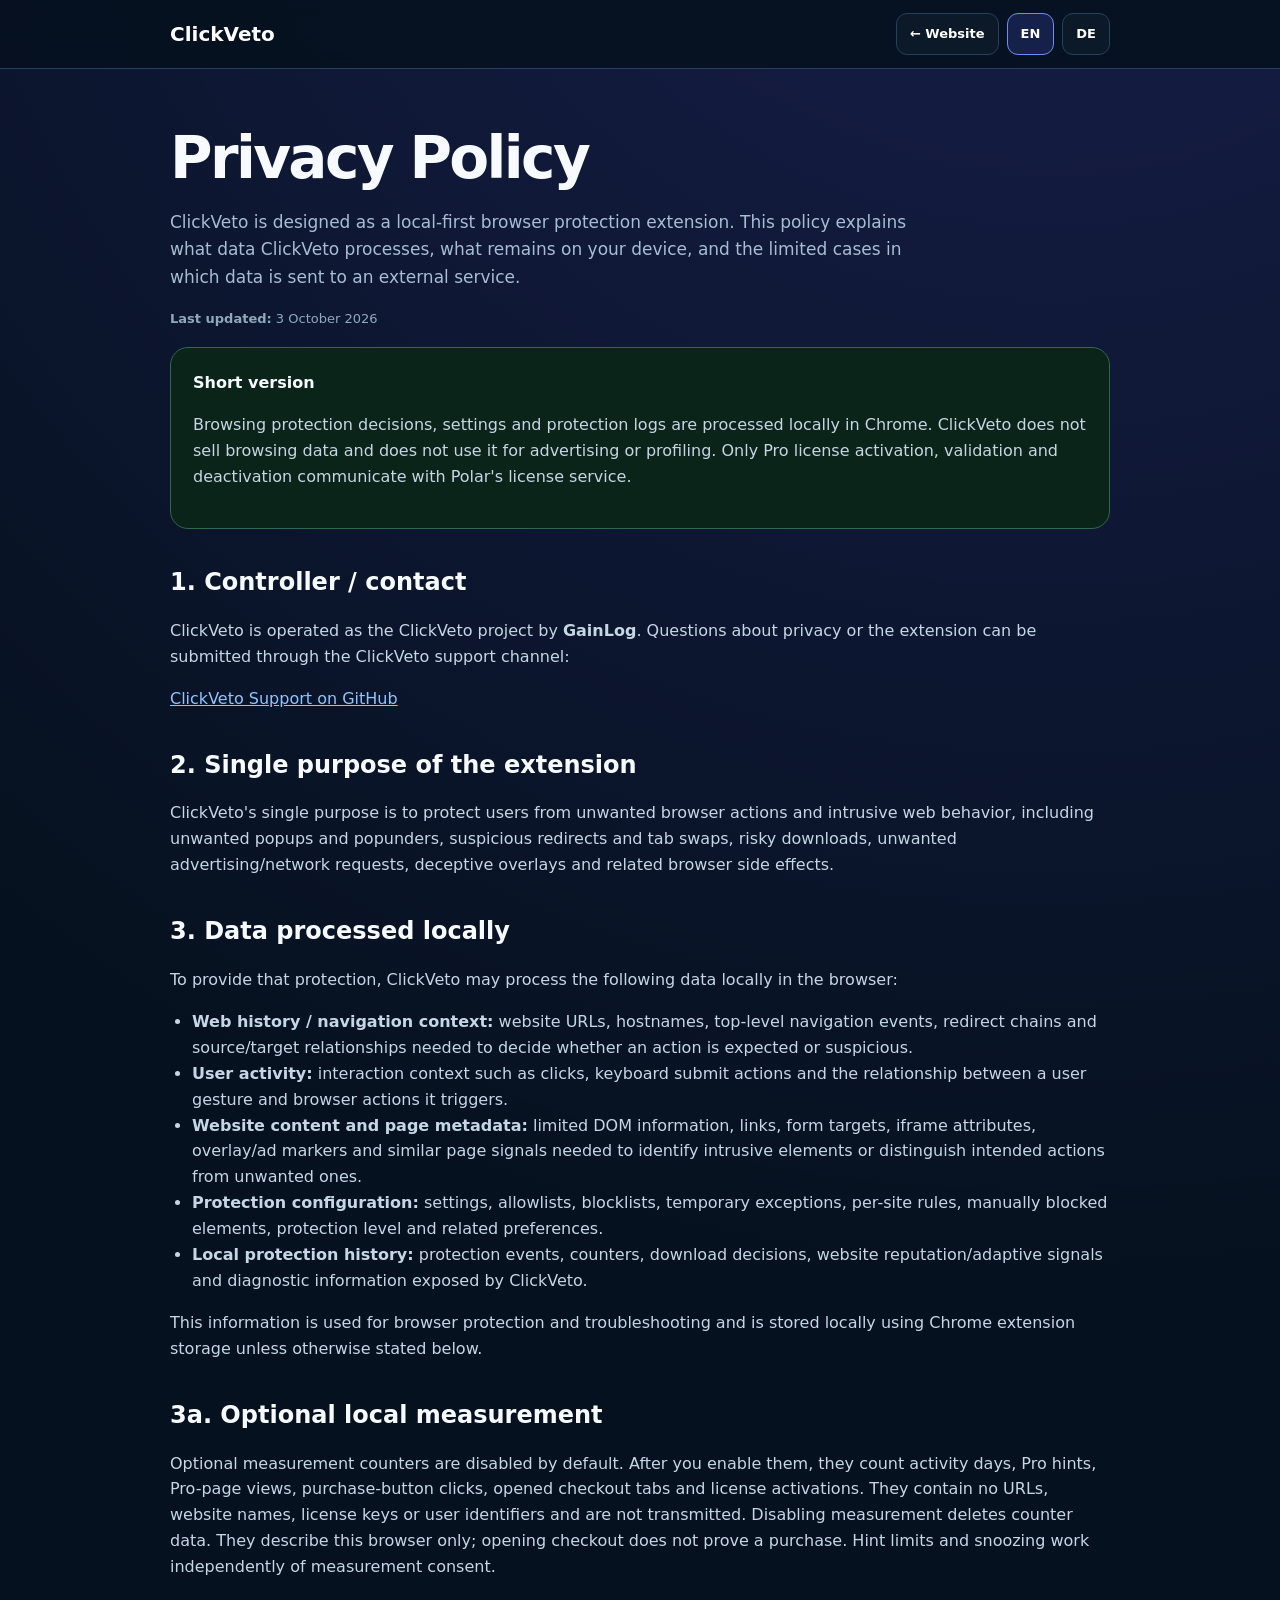
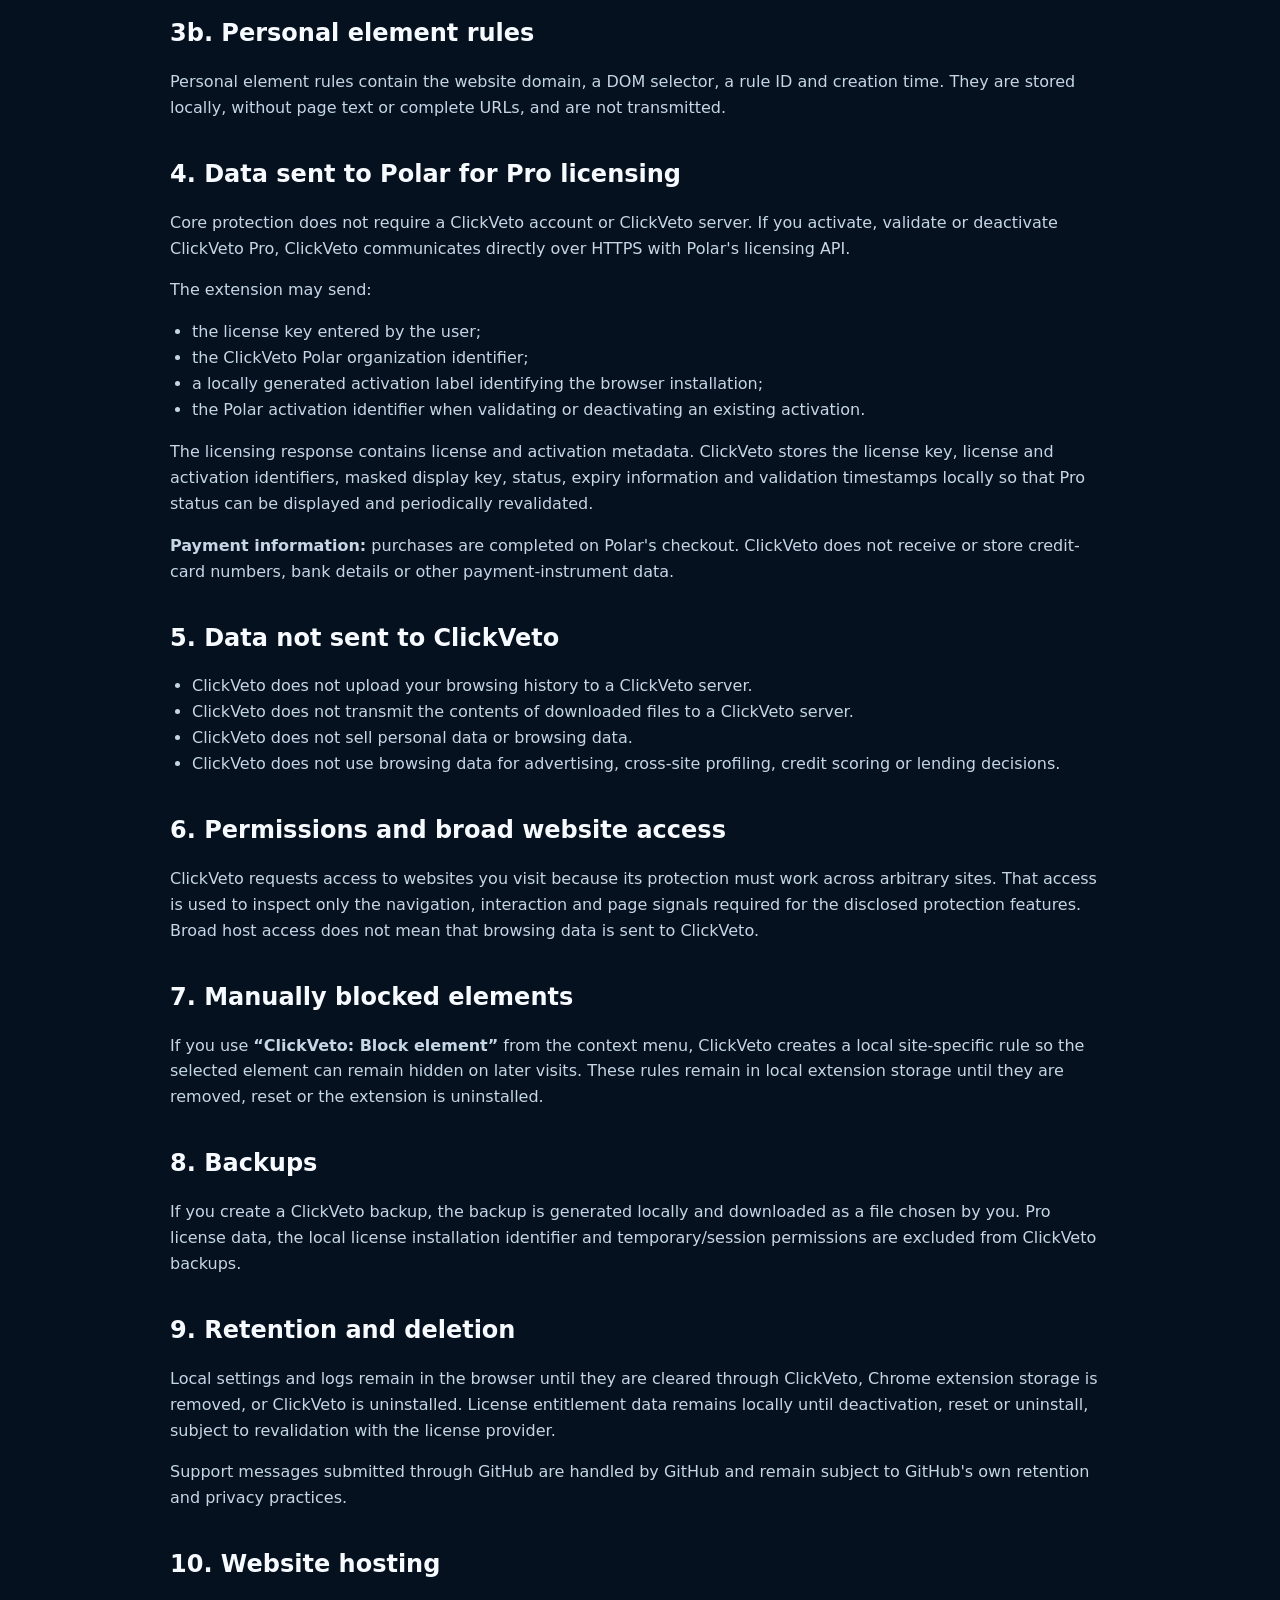
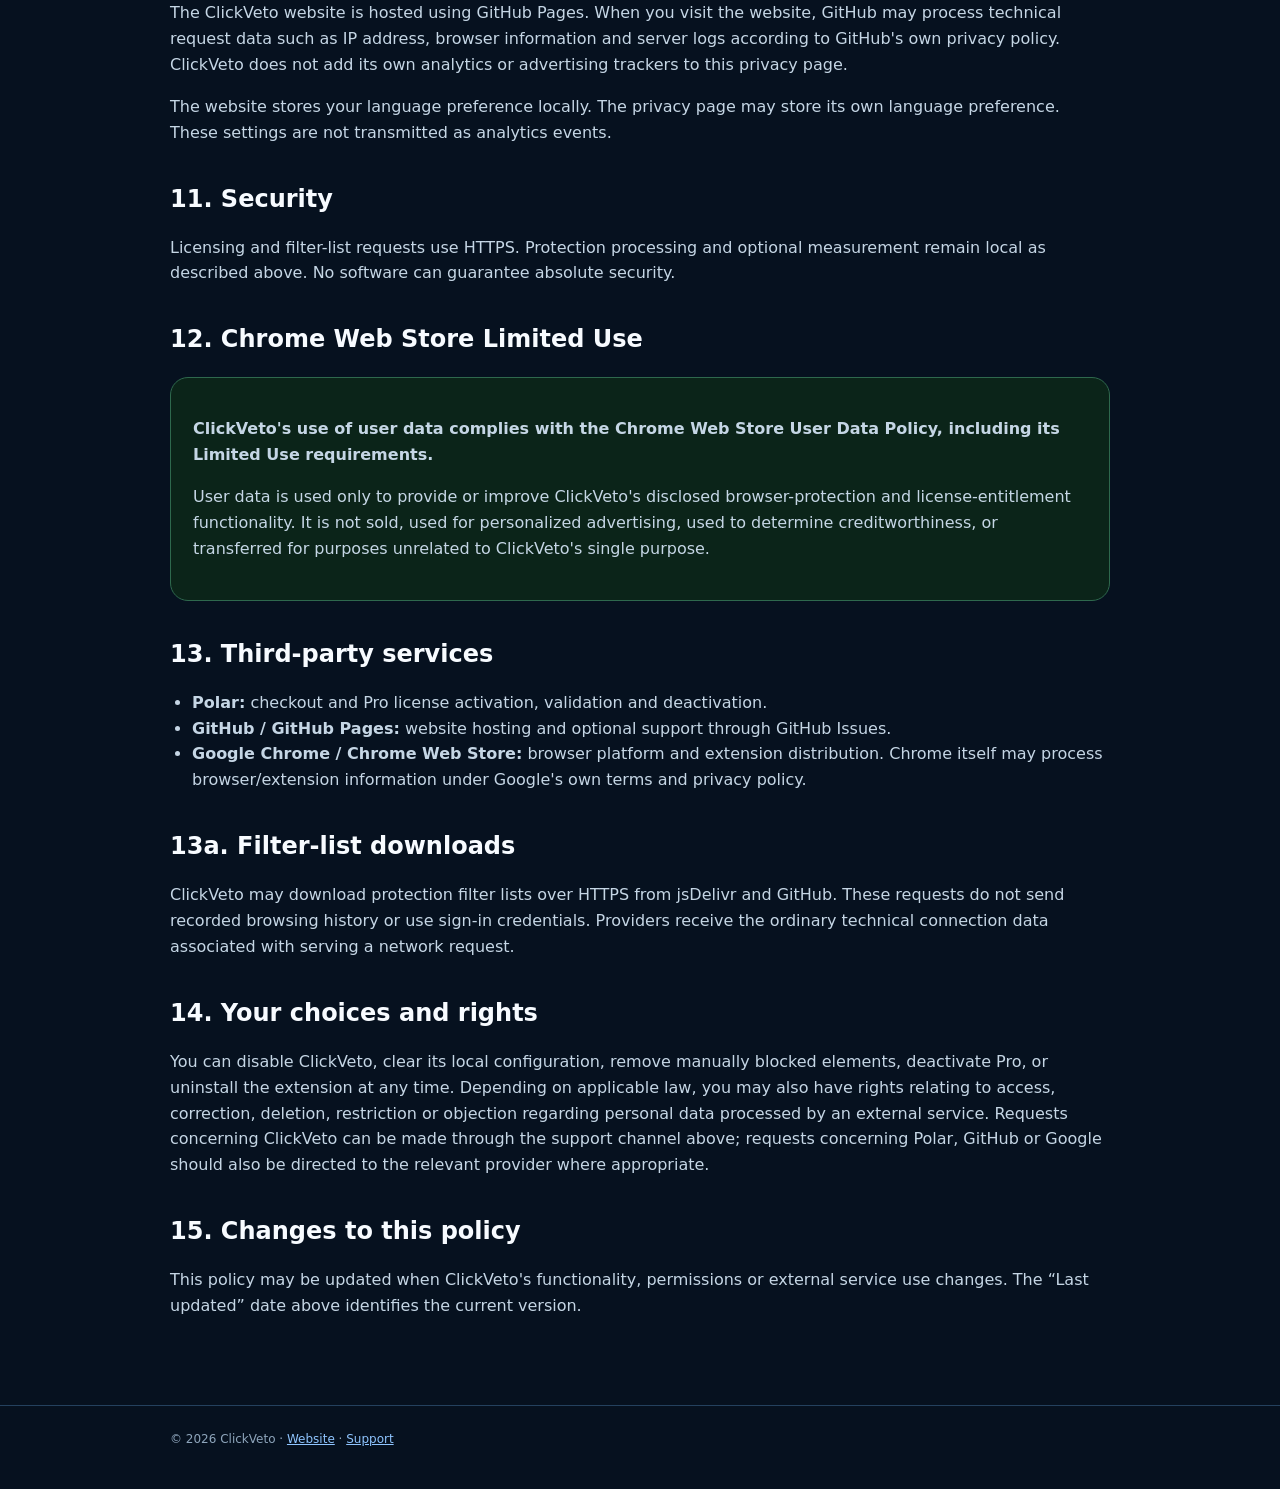
==== commit 52a9d605: "Explain upcoming 1.0.23 Pro tools and local element rules" ====
--- a/privacy.html
+++ b/privacy.html
@@ -50,7 +50,7 @@
 <section id="en" class="lang show">
   <h1>Privacy Policy</h1>
   <p class="lead">ClickVeto is designed as a local-first browser protection extension. This policy explains what data ClickVeto processes, what remains on your device, and the limited cases in which data is sent to an external service.</p>
-  <p class="small"><strong>Last updated:</strong> 1 October 2026</p>
+  <p class="small"><strong>Last updated:</strong> 3 October 2026</p>
 
   <div class="card good">
     <strong>Short version</strong>
@@ -75,7 +75,7 @@
   </ul>
   <p>This information is used for browser protection and troubleshooting and is stored locally using Chrome extension storage unless otherwise stated below.</p>
 
-  <h2>3a. Optional local measurement</h2><p>Optional measurement counters are disabled by default. After you enable them, they count activity days, Pro hints, Pro-page views, purchase-button clicks, opened checkout tabs and license activations. They contain no URLs, website names, license keys or user identifiers and are not transmitted. Disabling measurement deletes counter data. They describe this browser only; opening checkout does not prove a purchase. Hint limits and snoozing work independently of measurement consent.</p><h2>4. Data sent to Polar for Pro licensing</h2>
+  <h2>3a. Optional local measurement</h2><p>Optional measurement counters are disabled by default. After you enable them, they count activity days, Pro hints, Pro-page views, purchase-button clicks, opened checkout tabs and license activations. They contain no URLs, website names, license keys or user identifiers and are not transmitted. Disabling measurement deletes counter data. They describe this browser only; opening checkout does not prove a purchase. Hint limits and snoozing work independently of measurement consent.</p><h2>3b. Personal element rules</h2><p>Personal element rules contain the website domain, a DOM selector, a rule ID and creation time. They are stored locally, without page text or complete URLs, and are not transmitted.</p><h2>4. Data sent to Polar for Pro licensing</h2>
   <p>Core protection does not require a ClickVeto account or ClickVeto server. If you activate, validate or deactivate ClickVeto Pro, ClickVeto communicates directly over HTTPS with Polar's licensing API.</p>
   <p>The extension may send:</p>
   <ul>
@@ -137,7 +137,7 @@
 <section id="de" class="lang">
   <h1>Datenschutzerklärung</h1>
   <p class="lead">ClickVeto ist als lokal arbeitende Browser-Schutz-Erweiterung konzipiert. Diese Datenschutzerklärung beschreibt, welche Daten ClickVeto verarbeitet, was auf deinem Gerät bleibt und in welchen wenigen Fällen Daten an einen externen Dienst übertragen werden.</p>
-  <p class="small"><strong>Stand:</strong> 1. Oktober 2026</p>
+  <p class="small"><strong>Stand:</strong> 3. Oktober 2026</p>
 
   <div class="card good">
     <strong>Kurzfassung</strong>
@@ -162,7 +162,7 @@
   </ul>
   <p>Diese Daten werden für Browserschutz und Fehlerdiagnose genutzt und – soweit nachfolgend nichts anderes genannt ist – im lokalen Chrome-Erweiterungsspeicher verarbeitet.</p>
 
-  <h2>3a. Freiwillige lokale Messzähler</h2><p>Freiwillige Messzähler sind standardmäßig ausgeschaltet. Nach deiner Aktivierung zählen sie Nutzungstage, Pro-Hinweise, Aufrufe der Pro-Seite, Kaufbutton-Klicks, geöffnete Checkout-Tabs und Lizenzaktivierungen. Sie enthalten keine URLs, Website-Namen, Lizenzschlüssel oder Nutzerkennungen und werden nicht übertragen. Deaktivieren löscht die Zählerdaten. Sie beschreiben nur diesen Browser; ein geöffneter Checkout belegt keinen Kauf. Hinweisbegrenzung und Ausblenden funktionieren unabhängig von der Messung.</p><h2>4. Datenübertragung an Polar für Pro-Lizenzen</h2>
+  <h2>3a. Freiwillige lokale Messzähler</h2><p>Freiwillige Messzähler sind standardmäßig ausgeschaltet. Nach deiner Aktivierung zählen sie Nutzungstage, Pro-Hinweise, Aufrufe der Pro-Seite, Kaufbutton-Klicks, geöffnete Checkout-Tabs und Lizenzaktivierungen. Sie enthalten keine URLs, Website-Namen, Lizenzschlüssel oder Nutzerkennungen und werden nicht übertragen. Deaktivieren löscht die Zählerdaten. Sie beschreiben nur diesen Browser; ein geöffneter Checkout belegt keinen Kauf. Hinweisbegrenzung und Ausblenden funktionieren unabhängig von der Messung.</p><h2>3b. Persönliche Elementregeln</h2><p>Persönliche Elementregeln enthalten Website-Domain, DOM-Auswahlregel, Regel-ID und Erstellungszeit. Sie werden lokal ohne Seitentexte oder vollständige URLs gespeichert und nicht übertragen.</p><h2>4. Datenübertragung an Polar für Pro-Lizenzen</h2>
   <p>Für den Kernschutz sind weder ein ClickVeto-Konto noch ein ClickVeto-Server erforderlich. Wenn du ClickVeto Pro aktivierst, prüfst oder deaktivierst, kommuniziert ClickVeto direkt per HTTPS mit der Lizenz-API von Polar.</p>
   <p>Dabei kann die Erweiterung insbesondere übermitteln:</p>
   <ul>
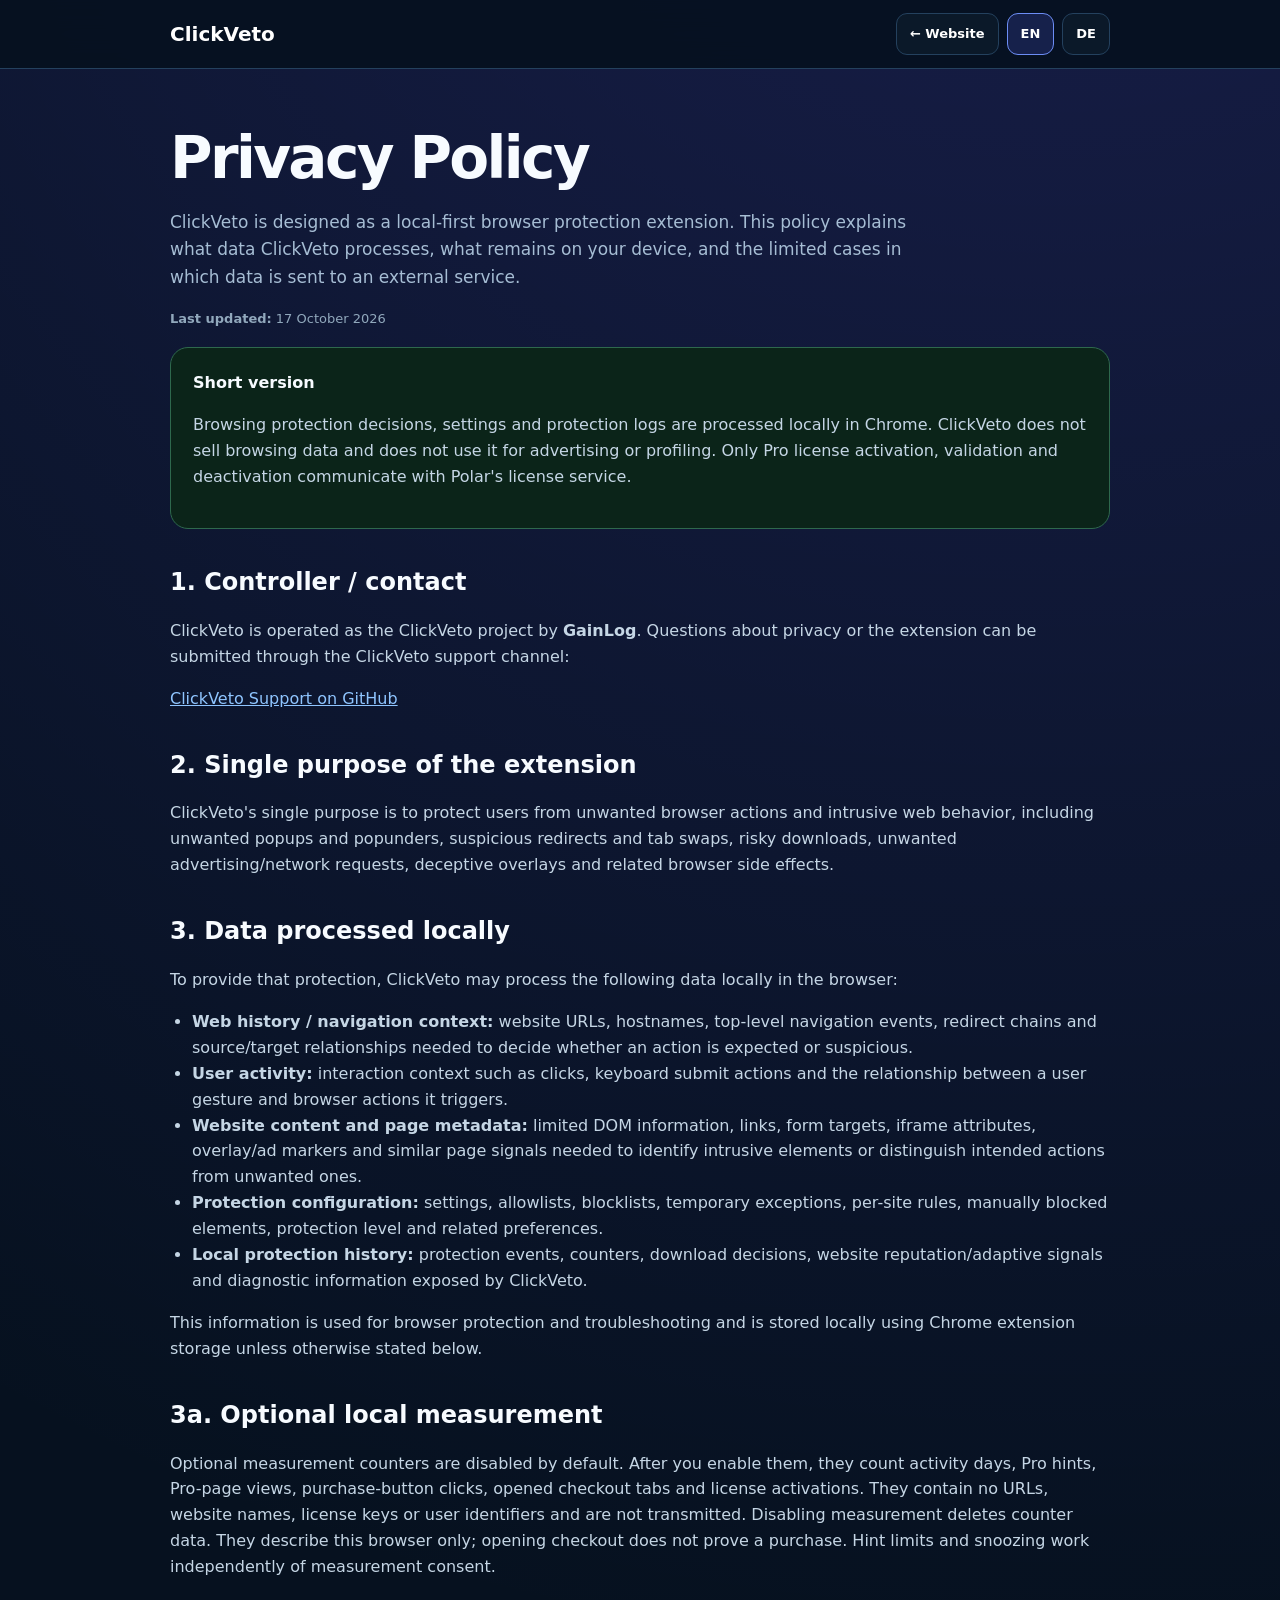
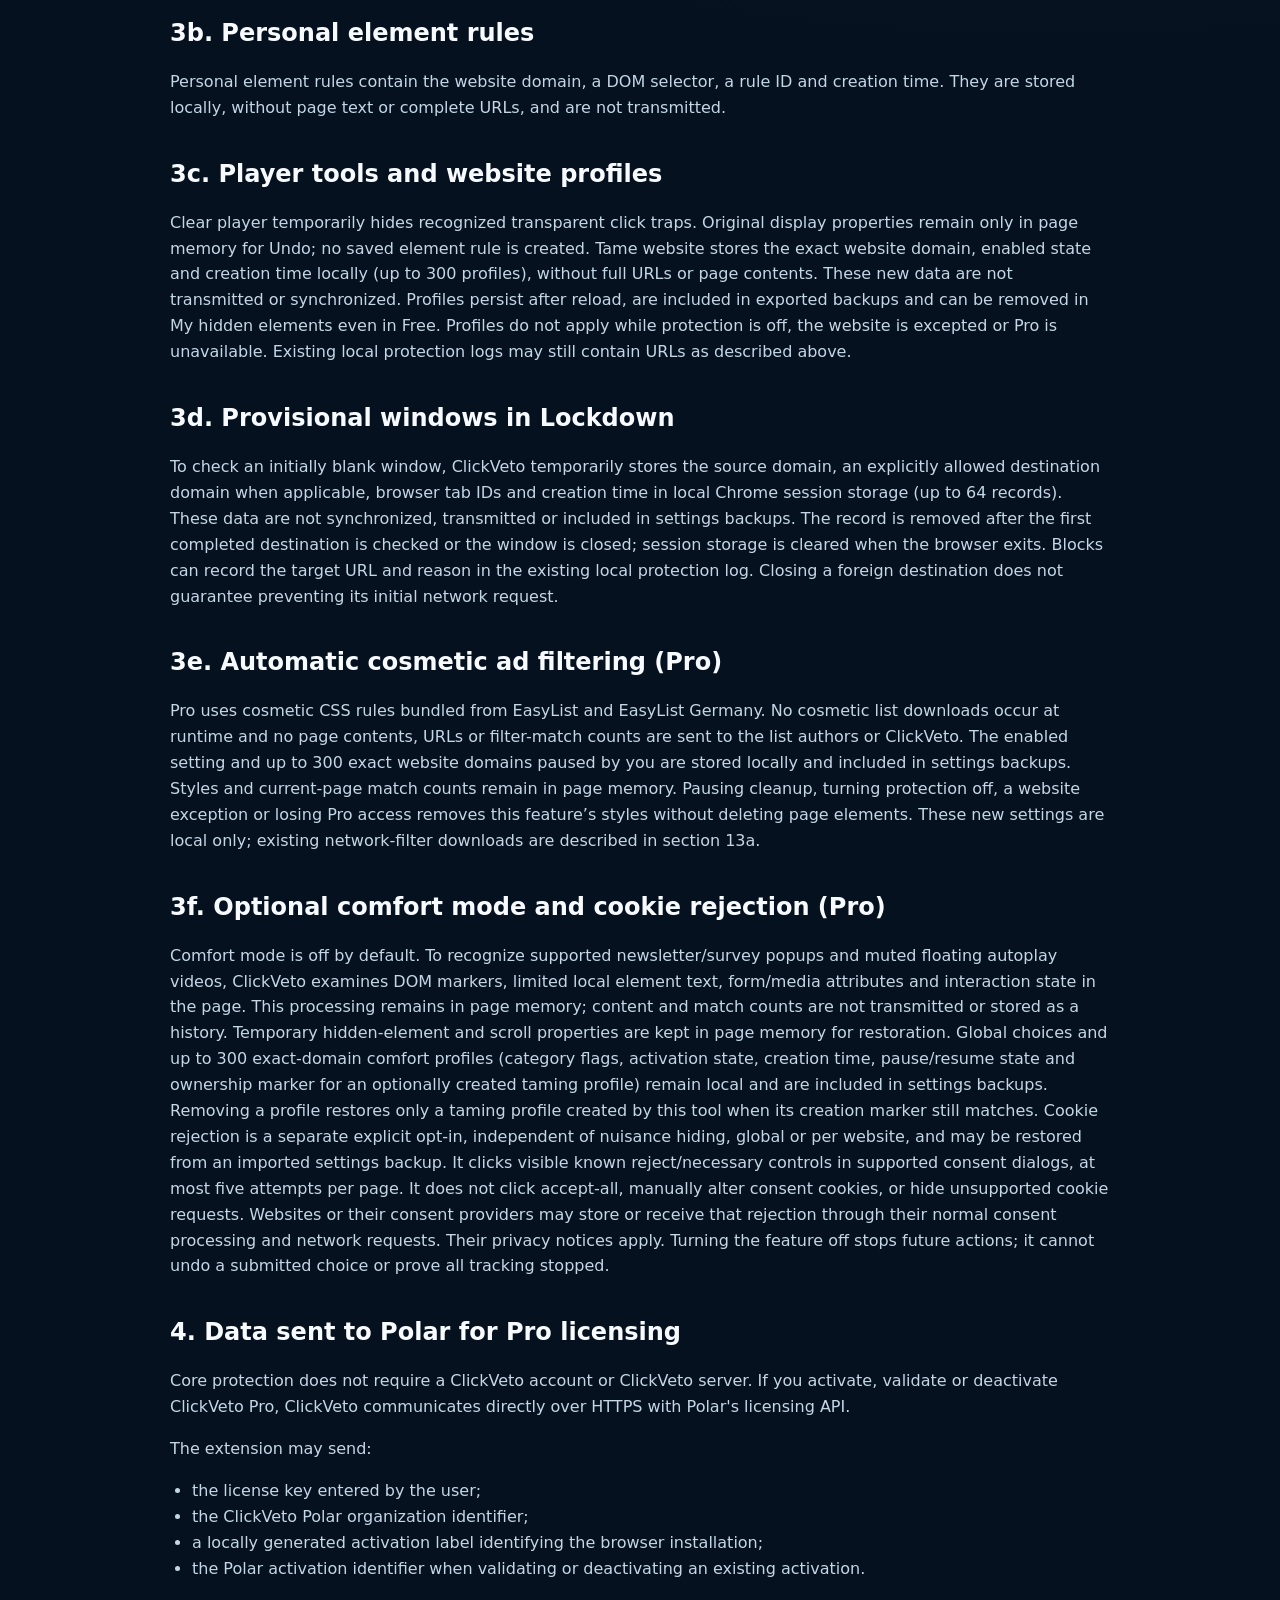
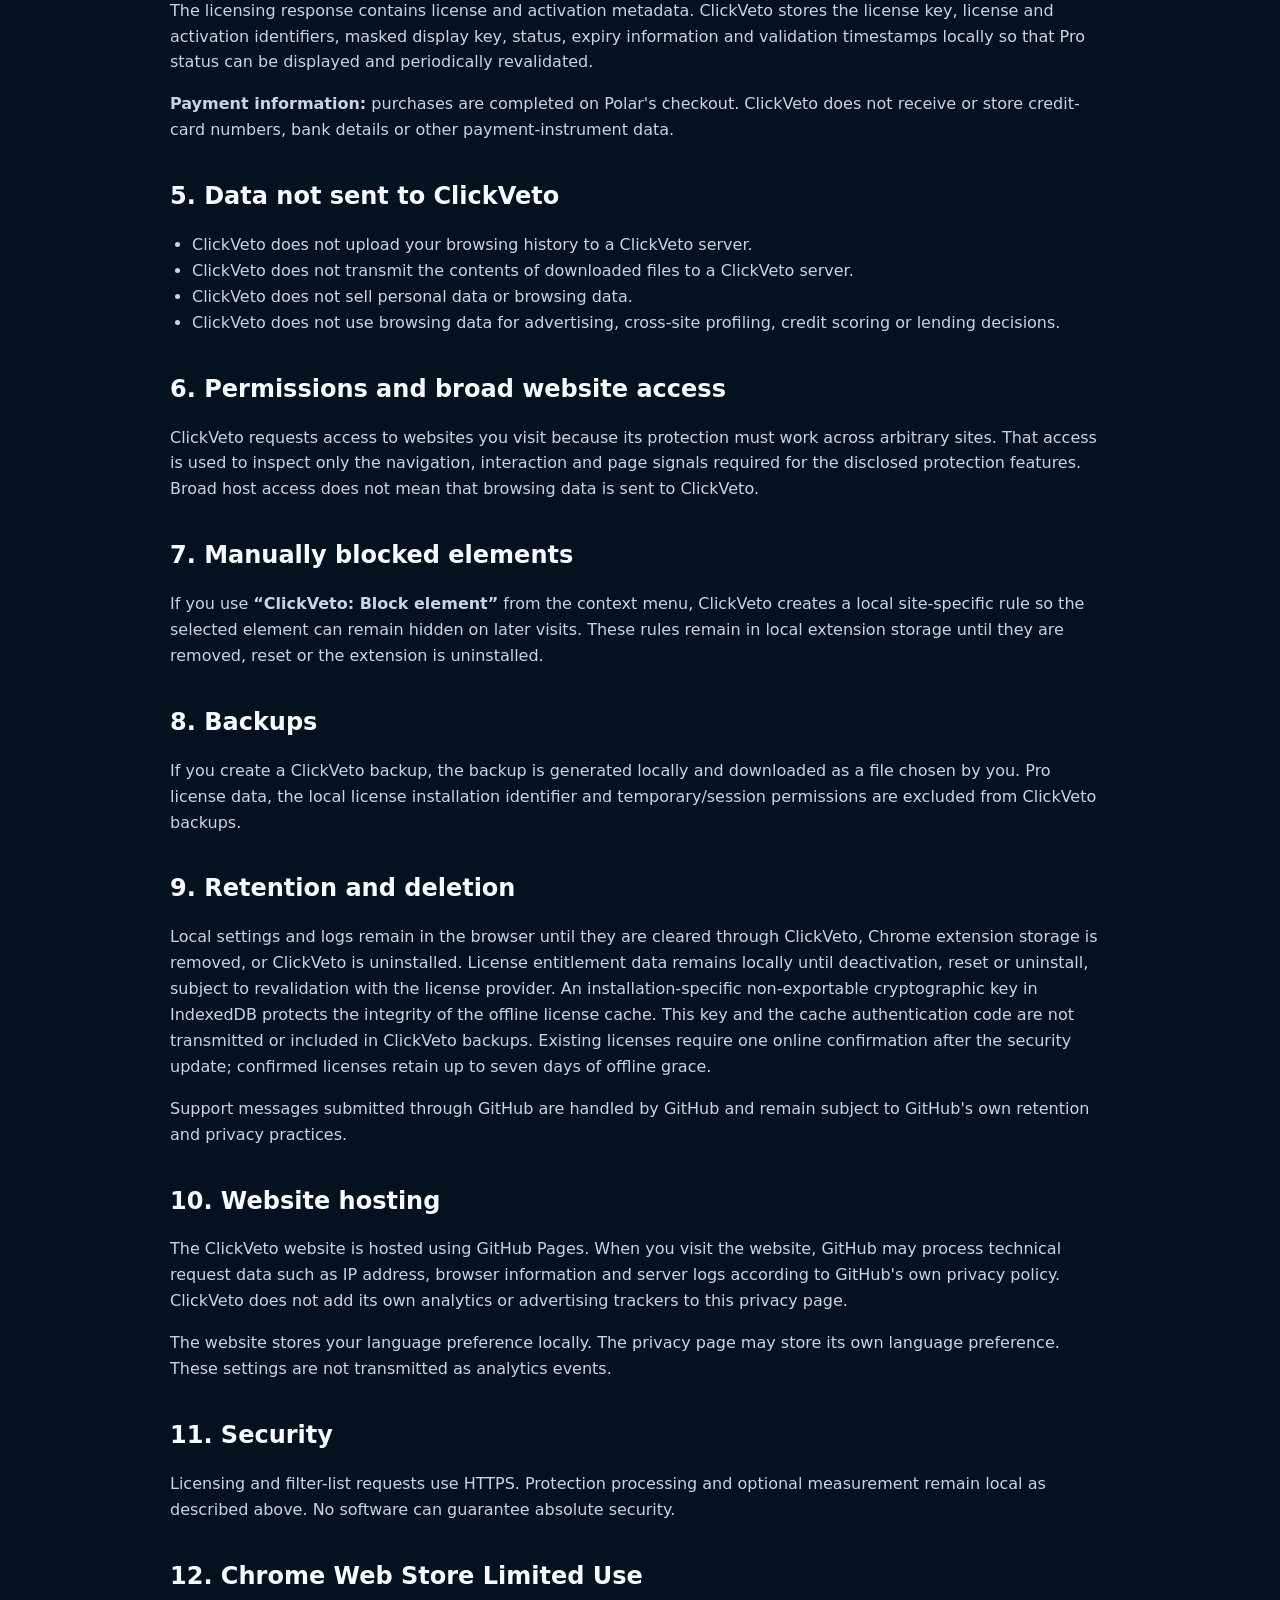
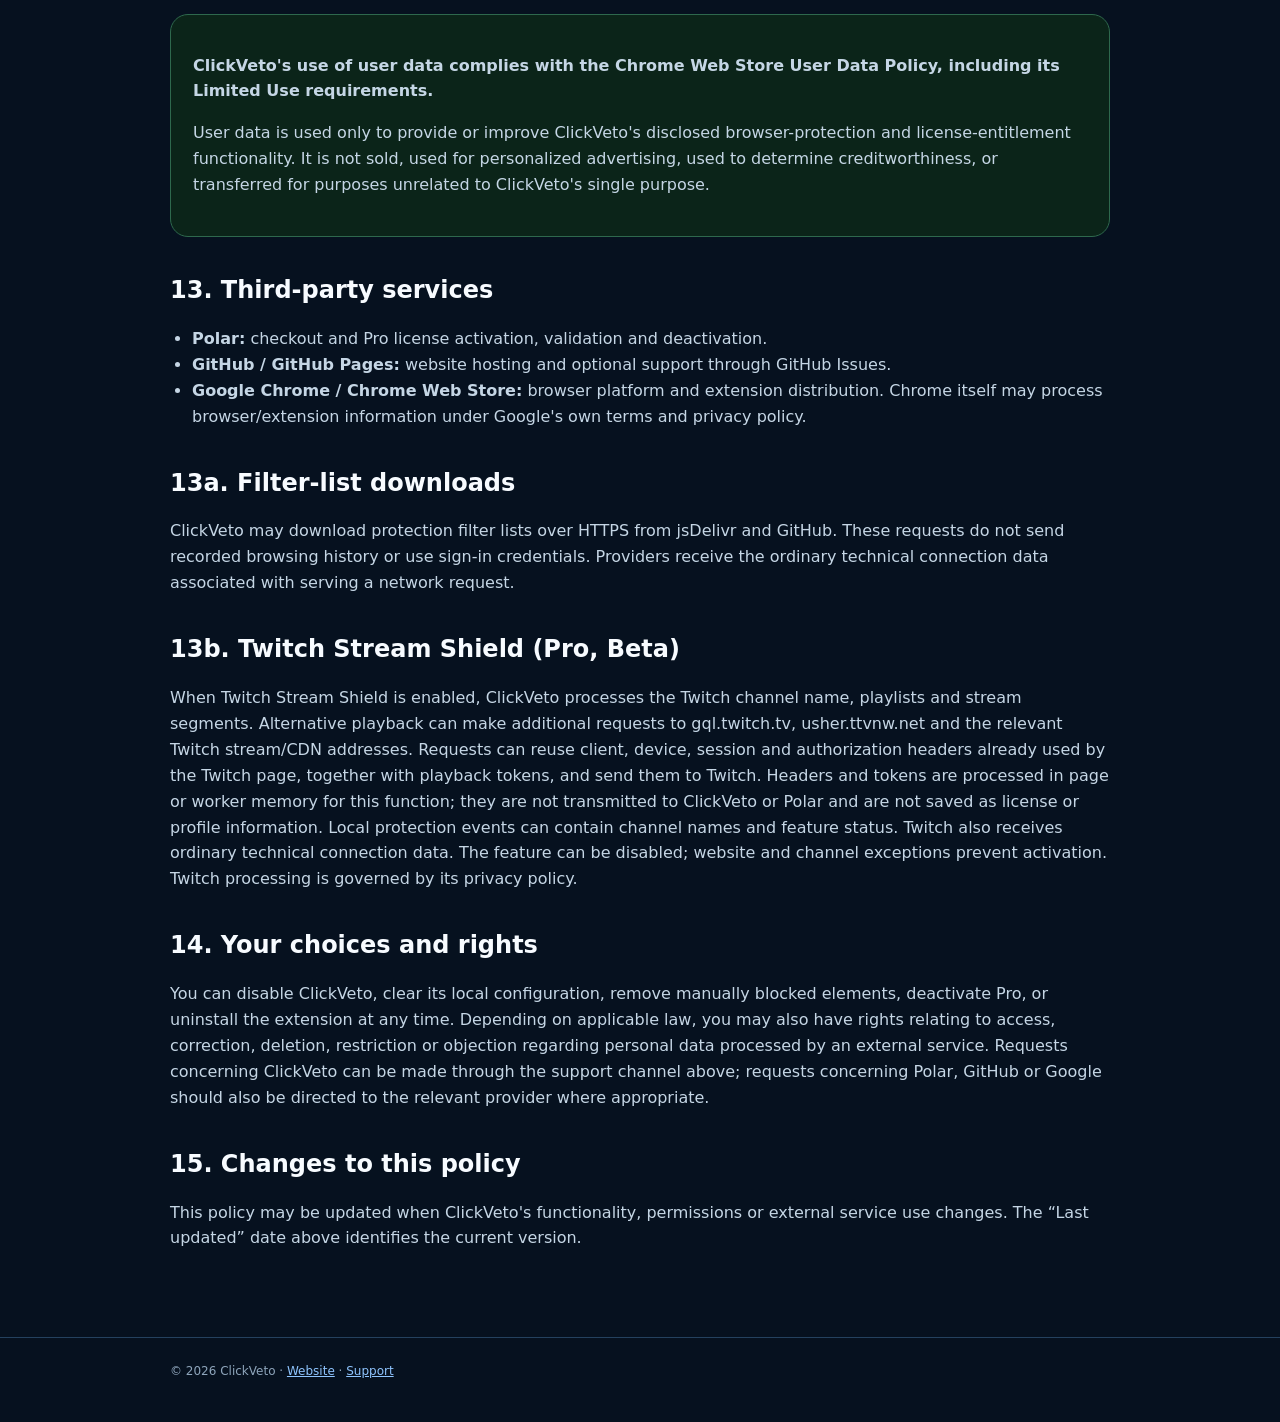
==== commit b1f92606: "Update public ClickVeto 1.0.35 features and privacy disclosures" ====
--- a/privacy.html
+++ b/privacy.html
@@ -50,7 +50,7 @@
 <section id="en" class="lang show">
   <h1>Privacy Policy</h1>
   <p class="lead">ClickVeto is designed as a local-first browser protection extension. This policy explains what data ClickVeto processes, what remains on your device, and the limited cases in which data is sent to an external service.</p>
-  <p class="small"><strong>Last updated:</strong> 3 October 2026</p>
+  <p class="small"><strong>Last updated:</strong> 17 October 2026</p>
 
   <div class="card good">
     <strong>Short version</strong>
@@ -75,7 +75,7 @@
   </ul>
   <p>This information is used for browser protection and troubleshooting and is stored locally using Chrome extension storage unless otherwise stated below.</p>
 
-  <h2>3a. Optional local measurement</h2><p>Optional measurement counters are disabled by default. After you enable them, they count activity days, Pro hints, Pro-page views, purchase-button clicks, opened checkout tabs and license activations. They contain no URLs, website names, license keys or user identifiers and are not transmitted. Disabling measurement deletes counter data. They describe this browser only; opening checkout does not prove a purchase. Hint limits and snoozing work independently of measurement consent.</p><h2>3b. Personal element rules</h2><p>Personal element rules contain the website domain, a DOM selector, a rule ID and creation time. They are stored locally, without page text or complete URLs, and are not transmitted.</p><h2>4. Data sent to Polar for Pro licensing</h2>
+  <h2>3a. Optional local measurement</h2><p>Optional measurement counters are disabled by default. After you enable them, they count activity days, Pro hints, Pro-page views, purchase-button clicks, opened checkout tabs and license activations. They contain no URLs, website names, license keys or user identifiers and are not transmitted. Disabling measurement deletes counter data. They describe this browser only; opening checkout does not prove a purchase. Hint limits and snoozing work independently of measurement consent.</p><h2>3b. Personal element rules</h2><p>Personal element rules contain the website domain, a DOM selector, a rule ID and creation time. They are stored locally, without page text or complete URLs, and are not transmitted.</p><h2>3c. Player tools and website profiles</h2><p>Clear player temporarily hides recognized transparent click traps. Original display properties remain only in page memory for Undo; no saved element rule is created. Tame website stores the exact website domain, enabled state and creation time locally (up to 300 profiles), without full URLs or page contents. These new data are not transmitted or synchronized. Profiles persist after reload, are included in exported backups and can be removed in My hidden elements even in Free. Profiles do not apply while protection is off, the website is excepted or Pro is unavailable. Existing local protection logs may still contain URLs as described above.</p><h2>3d. Provisional windows in Lockdown</h2><p>To check an initially blank window, ClickVeto temporarily stores the source domain, an explicitly allowed destination domain when applicable, browser tab IDs and creation time in local Chrome session storage (up to 64 records). These data are not synchronized, transmitted or included in settings backups. The record is removed after the first completed destination is checked or the window is closed; session storage is cleared when the browser exits. Blocks can record the target URL and reason in the existing local protection log. Closing a foreign destination does not guarantee preventing its initial network request.</p><h2>3e. Automatic cosmetic ad filtering (Pro)</h2><p>Pro uses cosmetic CSS rules bundled from EasyList and EasyList Germany. No cosmetic list downloads occur at runtime and no page contents, URLs or filter-match counts are sent to the list authors or ClickVeto. The enabled setting and up to 300 exact website domains paused by you are stored locally and included in settings backups. Styles and current-page match counts remain in page memory. Pausing cleanup, turning protection off, a website exception or losing Pro access removes this feature’s styles without deleting page elements. These new settings are local only; existing network-filter downloads are described in section 13a.</p><h2>3f. Optional comfort mode and cookie rejection (Pro)</h2><p>Comfort mode is off by default. To recognize supported newsletter/survey popups and muted floating autoplay videos, ClickVeto examines DOM markers, limited local element text, form/media attributes and interaction state in the page. This processing remains in page memory; content and match counts are not transmitted or stored as a history. Temporary hidden-element and scroll properties are kept in page memory for restoration. Global choices and up to 300 exact-domain comfort profiles (category flags, activation state, creation time, pause/resume state and ownership marker for an optionally created taming profile) remain local and are included in settings backups. Removing a profile restores only a taming profile created by this tool when its creation marker still matches. Cookie rejection is a separate explicit opt-in, independent of nuisance hiding, global or per website, and may be restored from an imported settings backup. It clicks visible known reject/necessary controls in supported consent dialogs, at most five attempts per page. It does not click accept-all, manually alter consent cookies, or hide unsupported cookie requests. Websites or their consent providers may store or receive that rejection through their normal consent processing and network requests. Their privacy notices apply. Turning the feature off stops future actions; it cannot undo a submitted choice or prove all tracking stopped.</p><h2>4. Data sent to Polar for Pro licensing</h2>
   <p>Core protection does not require a ClickVeto account or ClickVeto server. If you activate, validate or deactivate ClickVeto Pro, ClickVeto communicates directly over HTTPS with Polar's licensing API.</p>
   <p>The extension may send:</p>
   <ul>
@@ -105,7 +105,7 @@
   <p>If you create a ClickVeto backup, the backup is generated locally and downloaded as a file chosen by you. Pro license data, the local license installation identifier and temporary/session permissions are excluded from ClickVeto backups.</p>
 
   <h2>9. Retention and deletion</h2>
-  <p>Local settings and logs remain in the browser until they are cleared through ClickVeto, Chrome extension storage is removed, or ClickVeto is uninstalled. License entitlement data remains locally until deactivation, reset or uninstall, subject to revalidation with the license provider.</p>
+  <p>Local settings and logs remain in the browser until they are cleared through ClickVeto, Chrome extension storage is removed, or ClickVeto is uninstalled. License entitlement data remains locally until deactivation, reset or uninstall, subject to revalidation with the license provider. An installation-specific non-exportable cryptographic key in IndexedDB protects the integrity of the offline license cache. This key and the cache authentication code are not transmitted or included in ClickVeto backups. Existing licenses require one online confirmation after the security update; confirmed licenses retain up to seven days of offline grace.</p>
   <p>Support messages submitted through GitHub are handled by GitHub and remain subject to GitHub's own retention and privacy practices.</p>
 
   <h2>10. Website hosting</h2>
@@ -127,7 +127,7 @@
     <li><strong>Google Chrome / Chrome Web Store:</strong> browser platform and extension distribution. Chrome itself may process browser/extension information under Google's own terms and privacy policy.</li>
   </ul>
 
-  <h2>13a. Filter-list downloads</h2><p>ClickVeto may download protection filter lists over HTTPS from jsDelivr and GitHub. These requests do not send recorded browsing history or use sign-in credentials. Providers receive the ordinary technical connection data associated with serving a network request.</p><h2>14. Your choices and rights</h2>
+  <h2>13a. Filter-list downloads</h2><p>ClickVeto may download protection filter lists over HTTPS from jsDelivr and GitHub. These requests do not send recorded browsing history or use sign-in credentials. Providers receive the ordinary technical connection data associated with serving a network request.</p><h2>13b. Twitch Stream Shield (Pro, Beta)</h2><p>When Twitch Stream Shield is enabled, ClickVeto processes the Twitch channel name, playlists and stream segments. Alternative playback can make additional requests to gql.twitch.tv, usher.ttvnw.net and the relevant Twitch stream/CDN addresses. Requests can reuse client, device, session and authorization headers already used by the Twitch page, together with playback tokens, and send them to Twitch. Headers and tokens are processed in page or worker memory for this function; they are not transmitted to ClickVeto or Polar and are not saved as license or profile information. Local protection events can contain channel names and feature status. Twitch also receives ordinary technical connection data. The feature can be disabled; website and channel exceptions prevent activation. Twitch processing is governed by its privacy policy.</p><h2>14. Your choices and rights</h2>
   <p>You can disable ClickVeto, clear its local configuration, remove manually blocked elements, deactivate Pro, or uninstall the extension at any time. Depending on applicable law, you may also have rights relating to access, correction, deletion, restriction or objection regarding personal data processed by an external service. Requests concerning ClickVeto can be made through the support channel above; requests concerning Polar, GitHub or Google should also be directed to the relevant provider where appropriate.</p>
 
   <h2>15. Changes to this policy</h2>
@@ -137,7 +137,7 @@
 <section id="de" class="lang">
   <h1>Datenschutzerklärung</h1>
   <p class="lead">ClickVeto ist als lokal arbeitende Browser-Schutz-Erweiterung konzipiert. Diese Datenschutzerklärung beschreibt, welche Daten ClickVeto verarbeitet, was auf deinem Gerät bleibt und in welchen wenigen Fällen Daten an einen externen Dienst übertragen werden.</p>
-  <p class="small"><strong>Stand:</strong> 3. Oktober 2026</p>
+  <p class="small"><strong>Stand:</strong> 17. Oktober 2026</p>
 
   <div class="card good">
     <strong>Kurzfassung</strong>
@@ -162,7 +162,7 @@
   </ul>
   <p>Diese Daten werden für Browserschutz und Fehlerdiagnose genutzt und – soweit nachfolgend nichts anderes genannt ist – im lokalen Chrome-Erweiterungsspeicher verarbeitet.</p>
 
-  <h2>3a. Freiwillige lokale Messzähler</h2><p>Freiwillige Messzähler sind standardmäßig ausgeschaltet. Nach deiner Aktivierung zählen sie Nutzungstage, Pro-Hinweise, Aufrufe der Pro-Seite, Kaufbutton-Klicks, geöffnete Checkout-Tabs und Lizenzaktivierungen. Sie enthalten keine URLs, Website-Namen, Lizenzschlüssel oder Nutzerkennungen und werden nicht übertragen. Deaktivieren löscht die Zählerdaten. Sie beschreiben nur diesen Browser; ein geöffneter Checkout belegt keinen Kauf. Hinweisbegrenzung und Ausblenden funktionieren unabhängig von der Messung.</p><h2>3b. Persönliche Elementregeln</h2><p>Persönliche Elementregeln enthalten Website-Domain, DOM-Auswahlregel, Regel-ID und Erstellungszeit. Sie werden lokal ohne Seitentexte oder vollständige URLs gespeichert und nicht übertragen.</p><h2>4. Datenübertragung an Polar für Pro-Lizenzen</h2>
+  <h2>3a. Freiwillige lokale Messzähler</h2><p>Freiwillige Messzähler sind standardmäßig ausgeschaltet. Nach deiner Aktivierung zählen sie Nutzungstage, Pro-Hinweise, Aufrufe der Pro-Seite, Kaufbutton-Klicks, geöffnete Checkout-Tabs und Lizenzaktivierungen. Sie enthalten keine URLs, Website-Namen, Lizenzschlüssel oder Nutzerkennungen und werden nicht übertragen. Deaktivieren löscht die Zählerdaten. Sie beschreiben nur diesen Browser; ein geöffneter Checkout belegt keinen Kauf. Hinweisbegrenzung und Ausblenden funktionieren unabhängig von der Messung.</p><h2>3b. Persönliche Elementregeln</h2><p>Persönliche Elementregeln enthalten Website-Domain, DOM-Auswahlregel, Regel-ID und Erstellungszeit. Sie werden lokal ohne Seitentexte oder vollständige URLs gespeichert und nicht übertragen.</p><h2>3c. Player-Werkzeuge und Website-Profile</h2><p>Player freiräumen blendet erkannte transparente Klickfallen vorübergehend aus. Die ursprünglichen Anzeigeeigenschaften bleiben nur im Arbeitsspeicher der Seite für Rückgängig erhalten; es entsteht keine gespeicherte Elementregel. Website zähmen speichert lokal die genaue Website-Domain, Aktivierungszustand und Erstellungszeit (höchstens 300 Profile), ohne vollständige URLs oder Seiteninhalte. Diese neuen Daten werden nicht übertragen oder synchronisiert. Website-Profile bleiben nach Neuladen erhalten, sind in exportierten Backups enthalten und können unter Meine Ausblendungen auch in Free entfernt werden. Bei ausgeschaltetem Schutz, einer Website-Ausnahme oder ohne Pro wirken die Profile nicht. Bestehende lokale Schutzprotokolle können weiterhin URLs enthalten, wie oben beschrieben.</p><h2>3d. Vorläufige Fenster im Lockdown</h2><p>Für die Prüfung eines zunächst leeren Fensters speichert ClickVeto vorübergehend im lokalen Chrome-Sitzungsspeicher die Quell-Domain, gegebenenfalls eine einmalig freigegebene Zieldomain, die Browser-Tab-IDs und den Erstellungszeitpunkt (höchstens 64 Einträge). Diese Daten werden nicht synchronisiert, übertragen oder in Einstellungs-Backups aufgenommen. Die Zuordnung wird nach Prüfung des ersten abgeschlossenen Ziels oder beim Schließen des Fensters entfernt; der Sitzungsspeicher wird beim Browserende geleert. Blockierungen können wie bisher Ziel-URL und Grund im lokalen Schutzprotokoll enthalten. Das Schließen eines fremden Ziels garantiert nicht, dass dessen erste Netzwerkanfrage verhindert wurde.</p><h2>3e. Automatische kosmetische Werbefilterung (Pro)</h2><p>Pro nutzt gebündelte kosmetische CSS-Regeln aus EasyList und EasyList Germany. Zur Laufzeit werden dafür keine Listen heruntergeladen; Seiteninhalte, URLs und Listentreffer-Zähler werden weder an die Listenautoren noch an ClickVeto übertragen. Der Aktivierungszustand und bis zu 300 genaue Website-Domains mit einer von dir gesetzten Ausblend-Pause werden lokal gespeichert und in Einstellungs-Backups aufgenommen. Styles und Listentreffer-Zähler der aktuellen Seite bleiben im Arbeitsspeicher der Seite. Eine Ausblend-Pause, ausgeschalteter Schutz, eine Website-Ausnahme oder fehlender Pro-Zugang entfernt die Styles dieser Funktion, ohne Seitenelemente zu löschen. Diese neuen Einstellungen bleiben lokal; bestehende Netzfilter-Downloads beschreibt Abschnitt 13a.</p><h2>3f. Freiwilliger Komfortmodus und Cookie-Ablehnung (Pro)</h2><p>Der Komfortmodus ist standardmäßig aus. Um unterstützte Newsletter-/Umfrage-Popups und stumme schwebende Autoplay-Videos zu erkennen, prüft ClickVeto DOM-Merkmale, begrenzte lokale Elementtexte, Formular-/Medienattribute und den Interaktionszustand auf der Seite. Diese Verarbeitung bleibt im Arbeitsspeicher der Seite; Inhalte und Trefferzahlen werden nicht übertragen oder als Historie gespeichert. Ursprüngliche Element- und Scroll-Eigenschaften bleiben vorübergehend im Seiten-Arbeitsspeicher für die Rücknahme. Globale Auswahl und bis zu 300 Komfortprofile für genaue Domains (Kategorieauswahl, Aktivierungszustand, Erstellungszeit, Pause-/Fortsetzungszustand und Eigentumsmarker eines gegebenenfalls erzeugten Zähmen-Profils) bleiben lokal und sind in Einstellungs-Backups enthalten. Entfernen stellt nur ein durch dieses Werkzeug erzeugtes Zähmen-Profil zurück, wenn dessen Erstellungsmarker noch passt. Cookie-Ablehnung benötigt eine eigene ausdrückliche Aktivierung, unabhängig von der Popup-Ausblendung, global oder pro Website; ein importiertes Einstellungs-Backup kann sie wiederherstellen. Sie betätigt sichtbare bekannte Ablehnen-/Nur-notwendige-Buttons in unterstützten Consentdialogen, höchstens fünf Versuche pro Seite. Sie klickt nicht auf Alle akzeptieren, verändert Consentcookies nicht selbst und versteckt unbekannte Cookie-Anfragen nicht. Websites oder deren Consent-Anbieter können die Ablehnung über ihre normale Verarbeitung und Netzwerkanfragen speichern oder empfangen; deren Datenschutzhinweise gelten. Ausschalten beendet künftige Aktionen, kann keine abgegebene Entscheidung zurücknehmen und belegt nicht, dass sämtliches Tracking beendet wurde.</p><h2>4. Datenübertragung an Polar für Pro-Lizenzen</h2>
   <p>Für den Kernschutz sind weder ein ClickVeto-Konto noch ein ClickVeto-Server erforderlich. Wenn du ClickVeto Pro aktivierst, prüfst oder deaktivierst, kommuniziert ClickVeto direkt per HTTPS mit der Lizenz-API von Polar.</p>
   <p>Dabei kann die Erweiterung insbesondere übermitteln:</p>
   <ul>
@@ -171,7 +171,7 @@
     <li>eine lokal erzeugte Aktivierungsbezeichnung für die Browserinstallation;</li>
     <li>die von Polar vergebene Aktivierungs-ID bei späteren Prüfungen oder einer Deaktivierung.</li>
   </ul>
-  <p>Die Antwort des Lizenzdienstes enthält Lizenz- und Aktivierungsmetadaten. ClickVeto speichert den Lizenzschlüssel, Lizenz- und Aktivierungskennungen, die maskierte Schlüsselanzeige, Status, Ablaufangaben und Prüfzeitpunkte lokal, damit der Pro-Status angezeigt und regelmäßig erneut geprüft werden kann.</p>
+  <p>Ein installationsbezogener, nicht exportierbarer Schlüssel in IndexedDB sichert den Offline-Lizenzcache gegen Datenänderungen. Schlüssel und Prüfcode werden nicht übertragen oder in ClickVeto-Backups gesichert. Nach dem Sicherheitsupdate ist einmal eine Online-Bestätigung nötig; bestätigte Lizenzen behalten bis zu sieben Tage Offline-Kulanz. Die Antwort des Lizenzdienstes enthält Lizenz- und Aktivierungsmetadaten. ClickVeto speichert den Lizenzschlüssel, Lizenz- und Aktivierungskennungen, die maskierte Schlüsselanzeige, Status, Ablaufangaben und Prüfzeitpunkte lokal, damit der Pro-Status angezeigt und regelmäßig erneut geprüft werden kann.</p>
   <p><strong>Zahlungsdaten:</strong> Der Kauf wird vollständig über den Checkout von Polar abgewickelt. ClickVeto erhält und speichert keine Kreditkartennummern, Bankdaten oder sonstige Zahlungsinstrumentdaten.</p>
 
   <h2>5. Daten, die ClickVeto nicht überträgt</h2>
@@ -214,7 +214,7 @@
     <li><strong>Google Chrome / Chrome Web Store:</strong> Browserplattform und Verteilung der Erweiterung. Chrome selbst kann Browser-/Erweiterungsinformationen nach den eigenen Bedingungen und Datenschutzregeln verarbeiten.</li>
   </ul>
 
-  <h2>13a. Abruf von Filterlisten</h2><p>ClickVeto kann Schutzfilterlisten per HTTPS von jsDelivr und GitHub abrufen. Diese Anfragen senden keine aufgezeichnete Browserhistorie und verwenden keine Anmeldedaten. Die Anbieter erhalten die bei Netzabrufen üblichen technischen Verbindungsdaten.</p><h2>14. Wahlmöglichkeiten und Betroffenenrechte</h2>
+  <h2>13a. Abruf von Filterlisten</h2><p>ClickVeto kann Schutzfilterlisten per HTTPS von jsDelivr und GitHub abrufen. Diese Anfragen senden keine aufgezeichnete Browserhistorie und verwenden keine Anmeldedaten. Die Anbieter erhalten die bei Netzabrufen üblichen technischen Verbindungsdaten.</p><h2>13b. Twitch Stream Shield (Pro, Beta)</h2><p>Bei aktiviertem Twitch Stream Shield verarbeitet ClickVeto auf Twitch Kanalname, Wiedergabelisten und Streamsegmente. Für alternative Wiedergabe können zusätzliche Anfragen an gql.twitch.tv, usher.ttvnw.net und die jeweiligen Twitch-Stream/CDN-Adressen entstehen. Dabei können bereits von der Twitch-Seite verwendete Client-, Geräte-, Sitzungs- und Autorisierungsheader sowie Wiedergabe-Token an Twitch weitergegeben werden. Header und Token werden für diese Funktion im Arbeitsspeicher der Seite bzw. des Workers verarbeitet; sie werden nicht an ClickVeto oder Polar übertragen und nicht als Lizenz- oder Profilinformationen gespeichert. Lokale Schutzereignisse können Kanalnamen und Funktionsstatus enthalten. Twitch erhält außerdem die üblichen technischen Verbindungsdaten. Die Funktion ist abschaltbar; Website- und Kanal-Ausnahmen verhindern ihre Aktivierung. Die Twitch-Datenschutzerklärung gilt für die Verarbeitung durch Twitch.</p><h2>14. Wahlmöglichkeiten und Betroffenenrechte</h2>
   <p>Du kannst ClickVeto jederzeit deaktivieren, die lokale Konfiguration löschen, manuell blockierte Elemente entfernen, Pro deaktivieren oder die Erweiterung deinstallieren. Je nach anwendbarem Recht können zusätzlich Rechte auf Auskunft, Berichtigung, Löschung, Einschränkung oder Widerspruch bezüglich personenbezogener Daten bestehen. Anfragen zu ClickVeto können über den oben genannten Support-Kanal gestellt werden; Anfragen zu Polar, GitHub oder Google sollten – soweit einschlägig – zusätzlich direkt an den jeweiligen Anbieter gerichtet werden.</p>
 
   <h2>15. Änderungen dieser Datenschutzerklärung</h2>
@@ -241,4 +241,6 @@
 </script>
 
 
+
+
 </body></html>
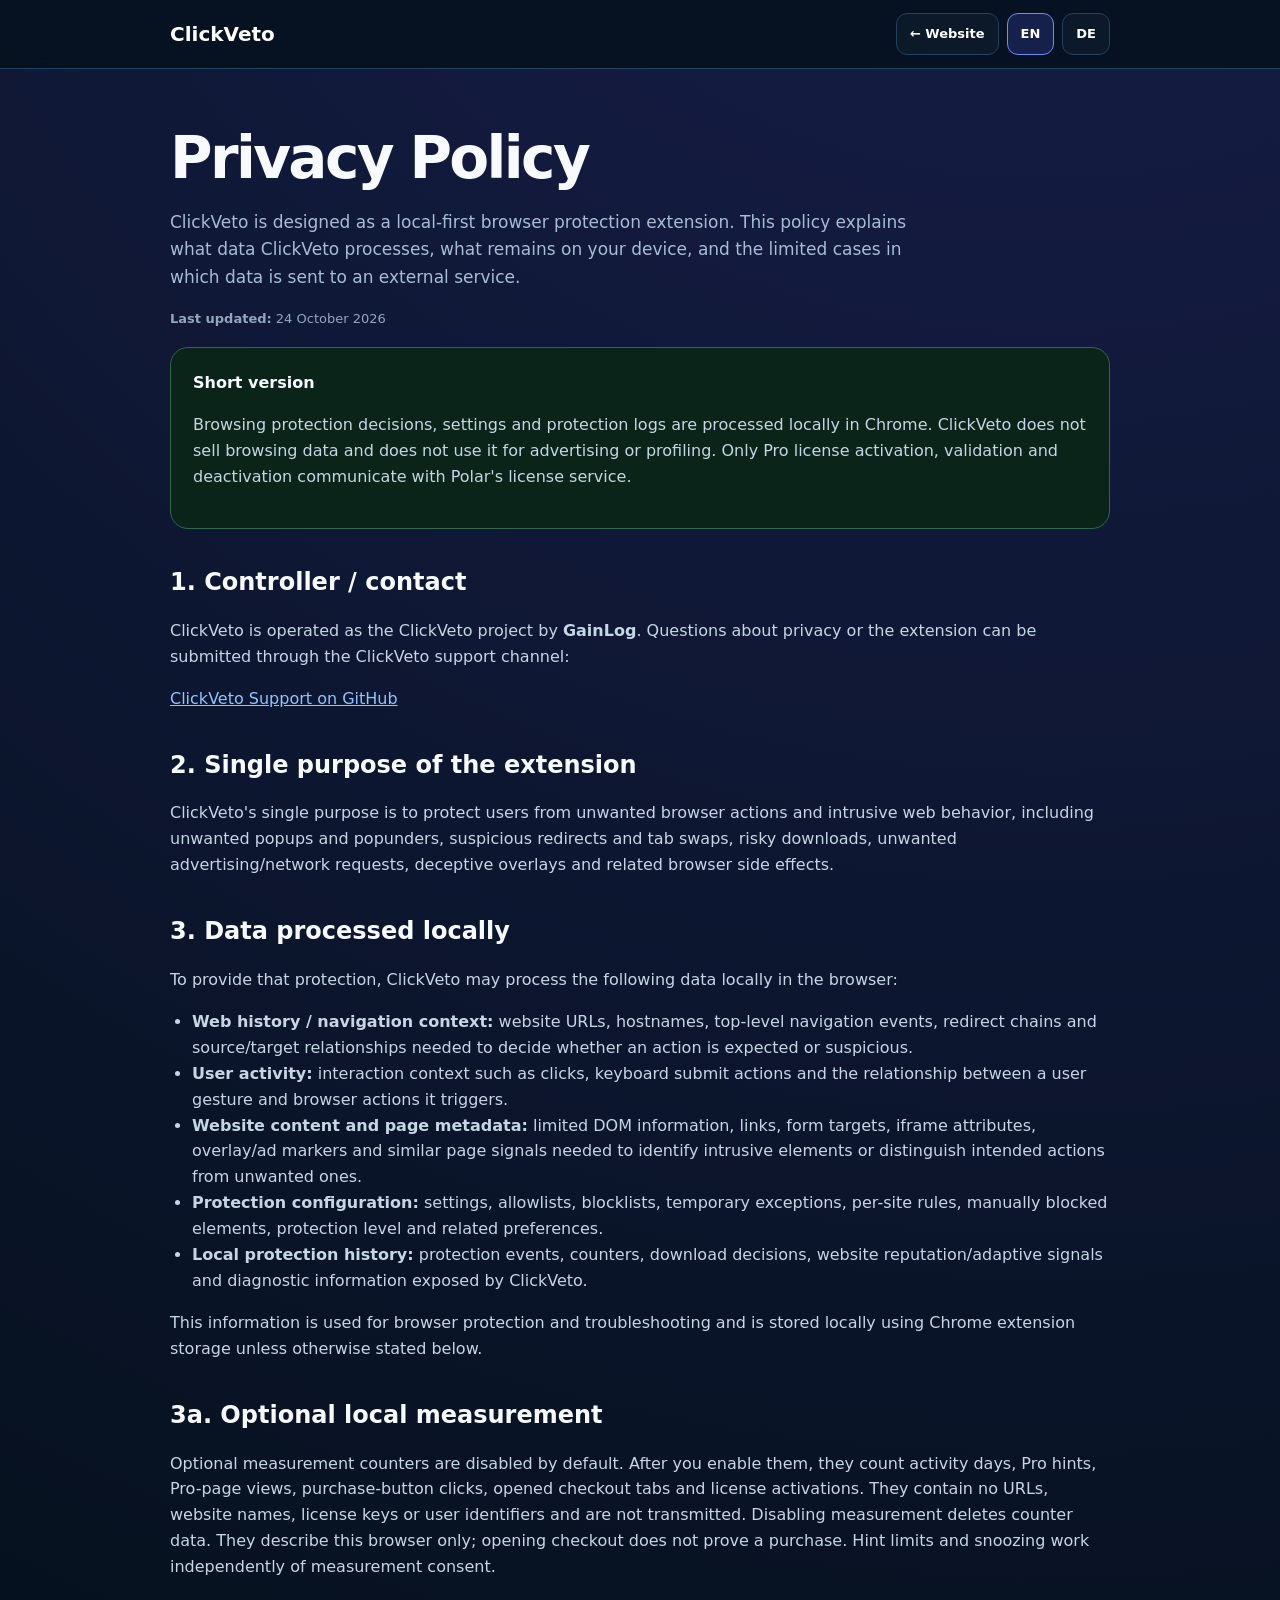
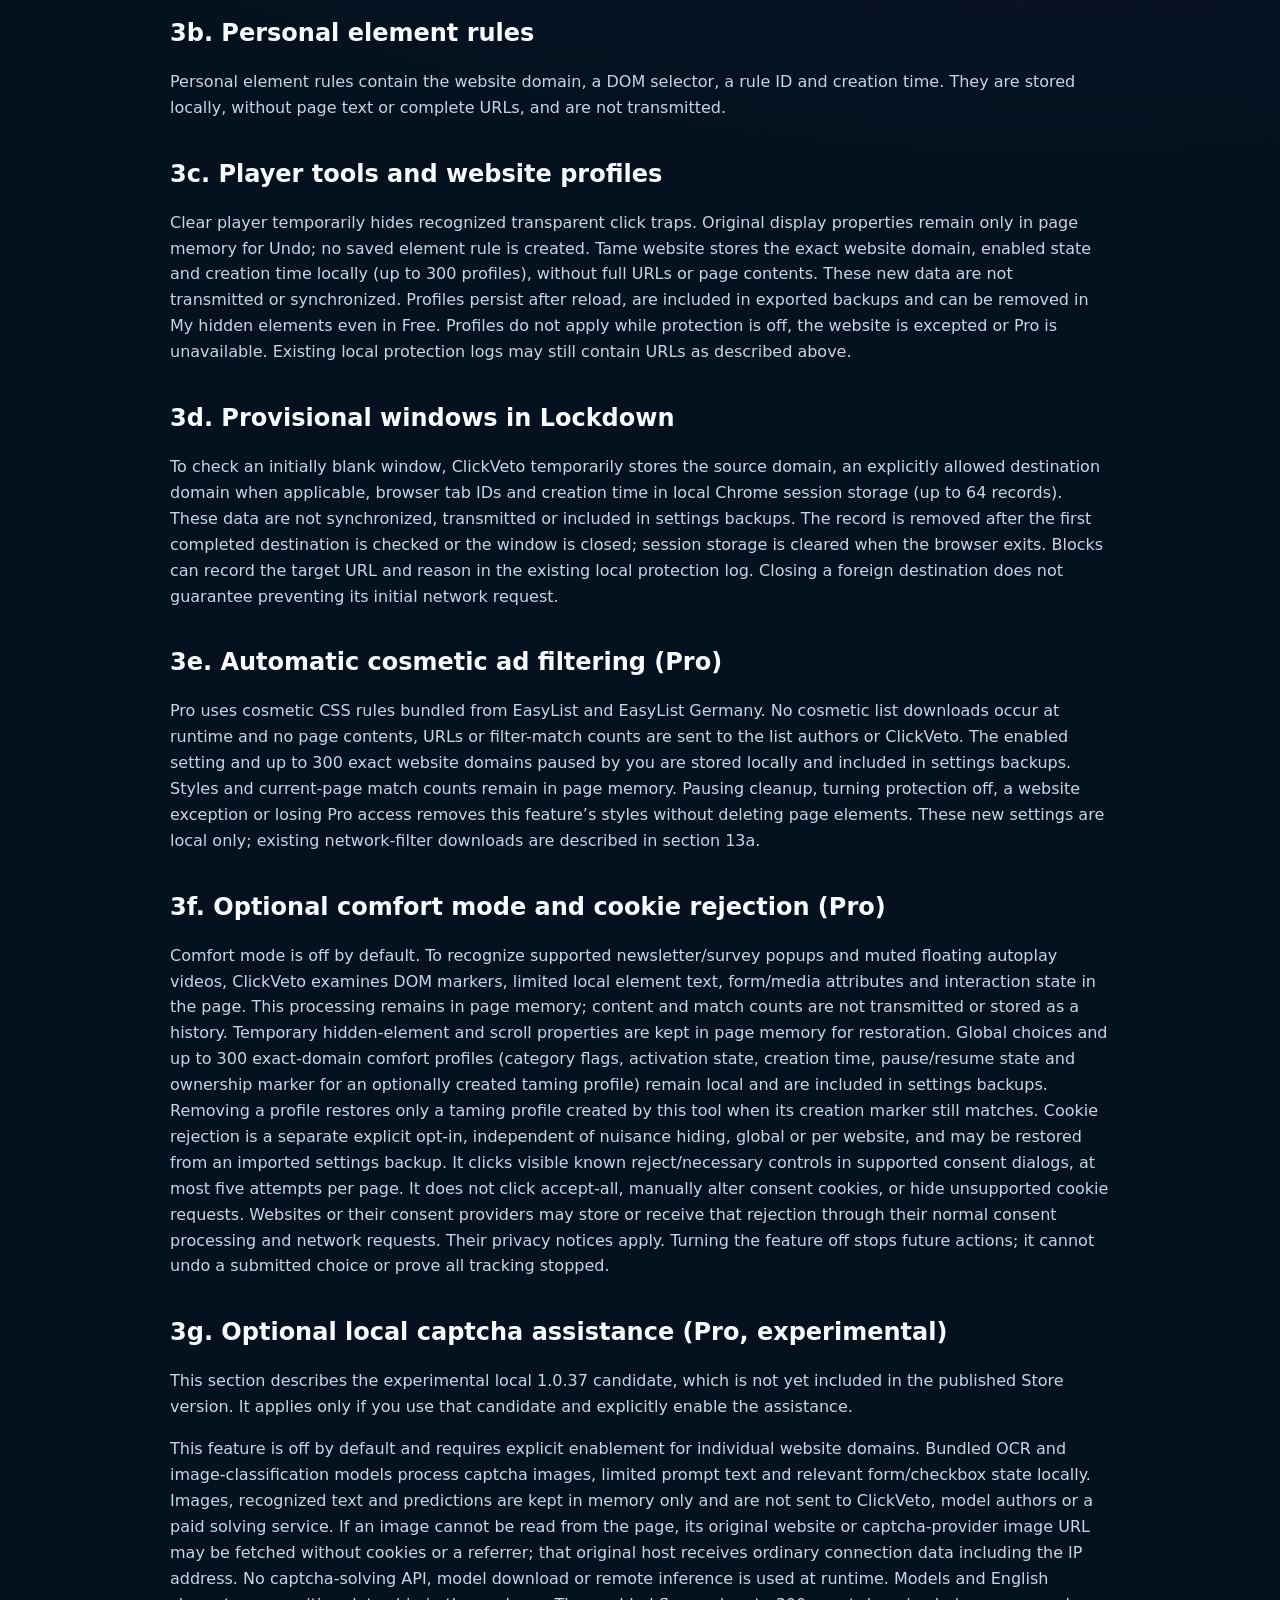
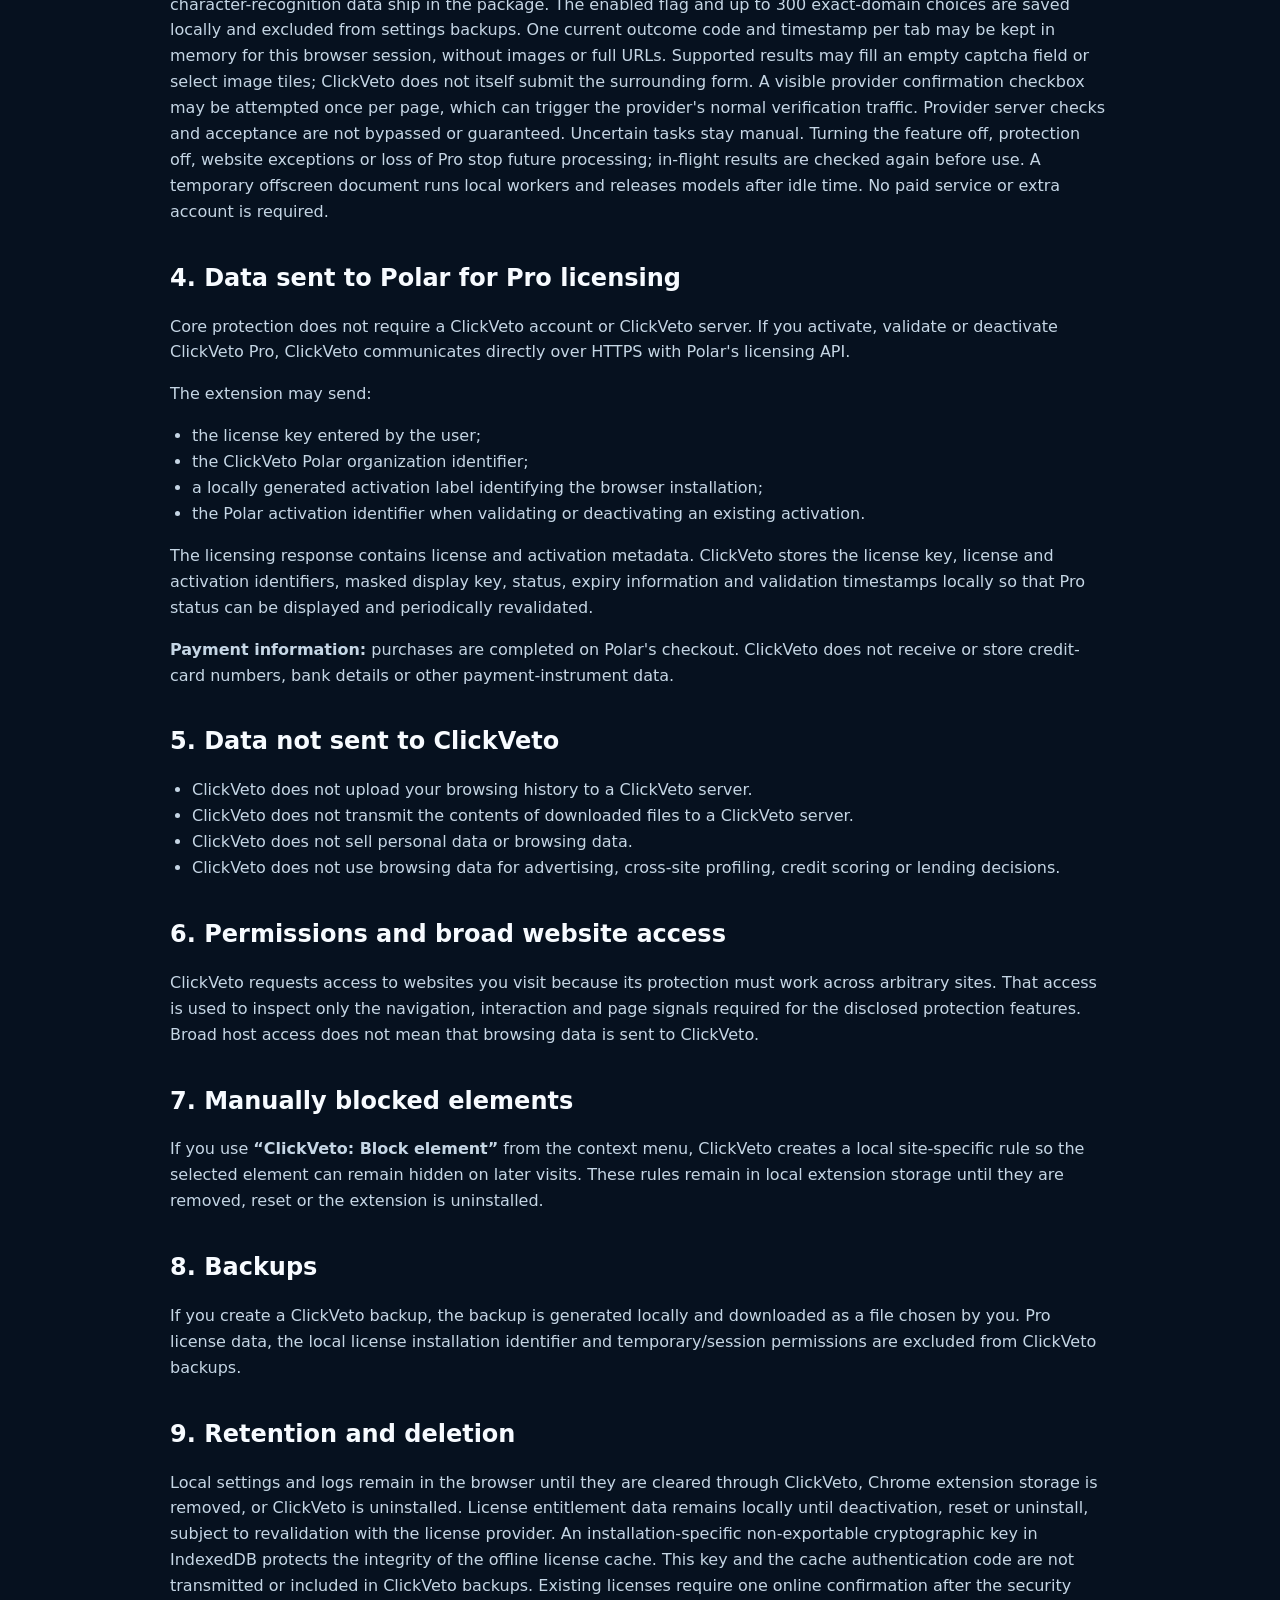
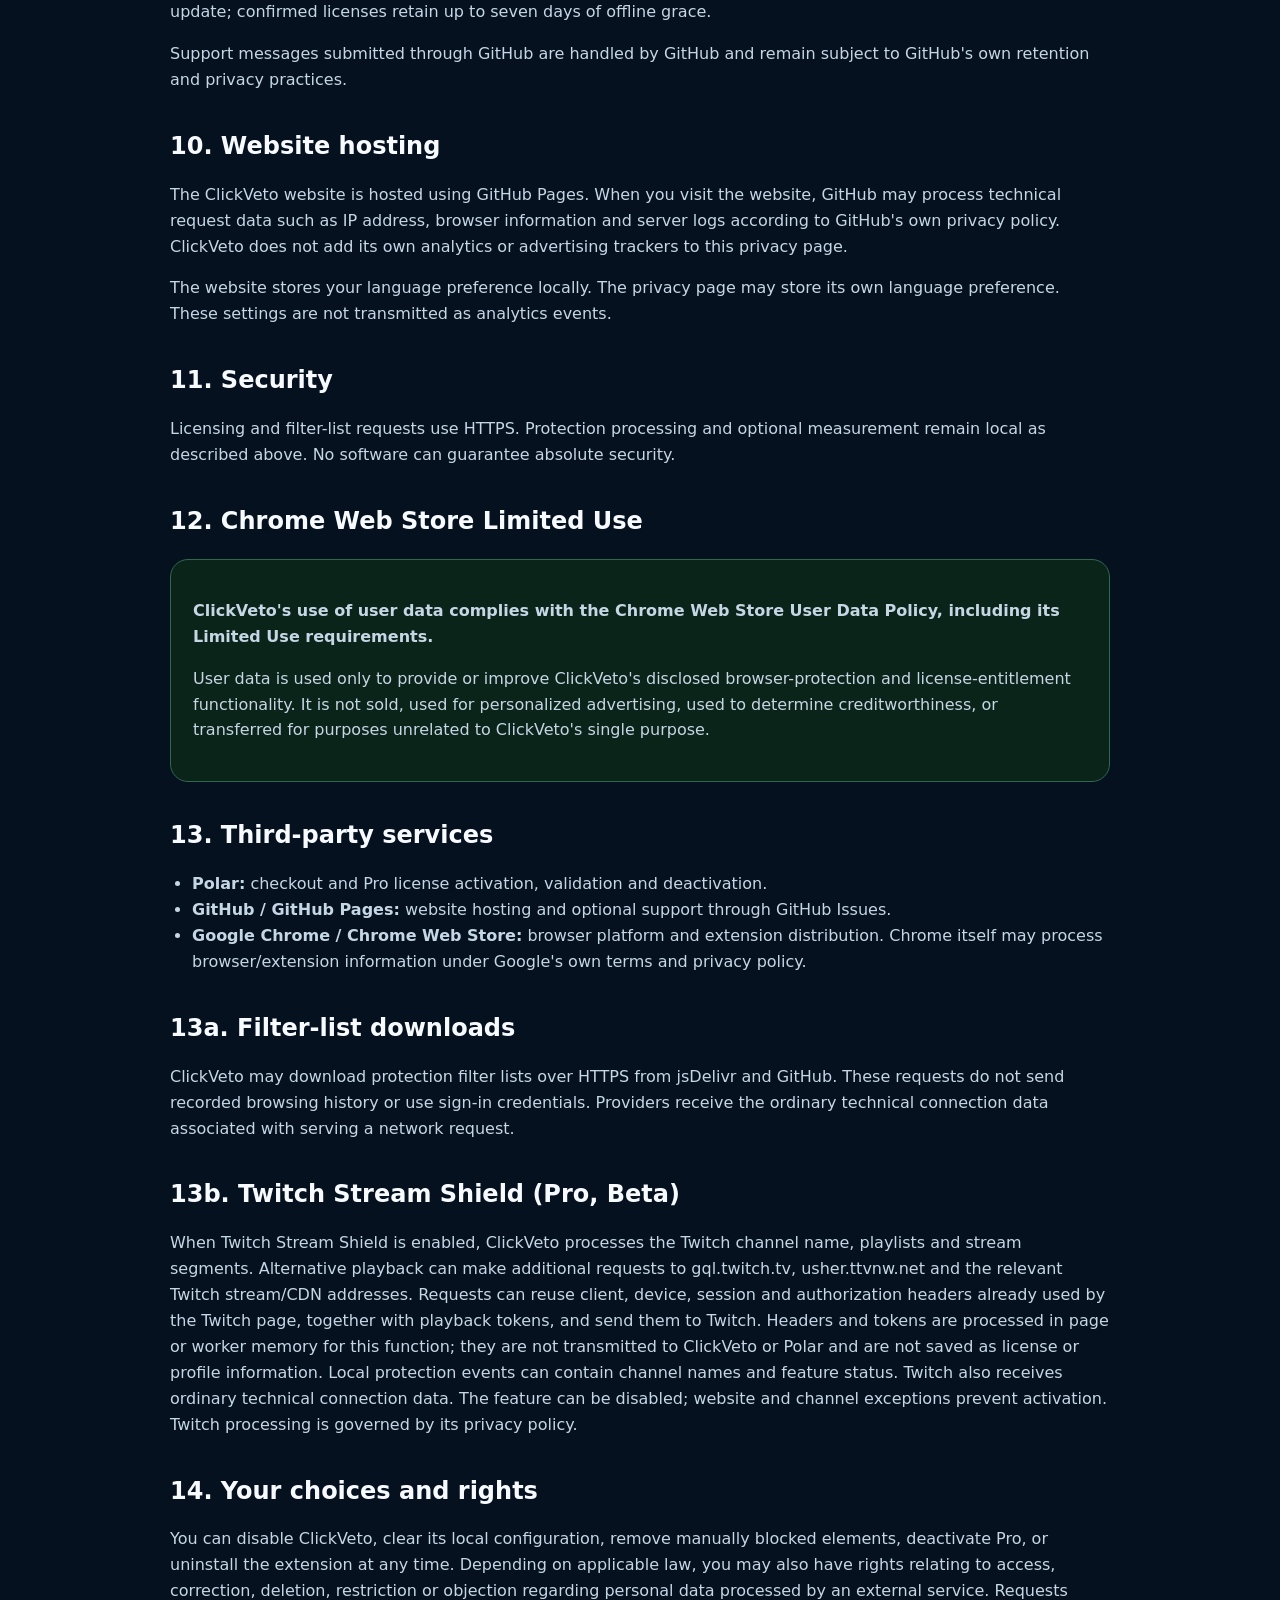
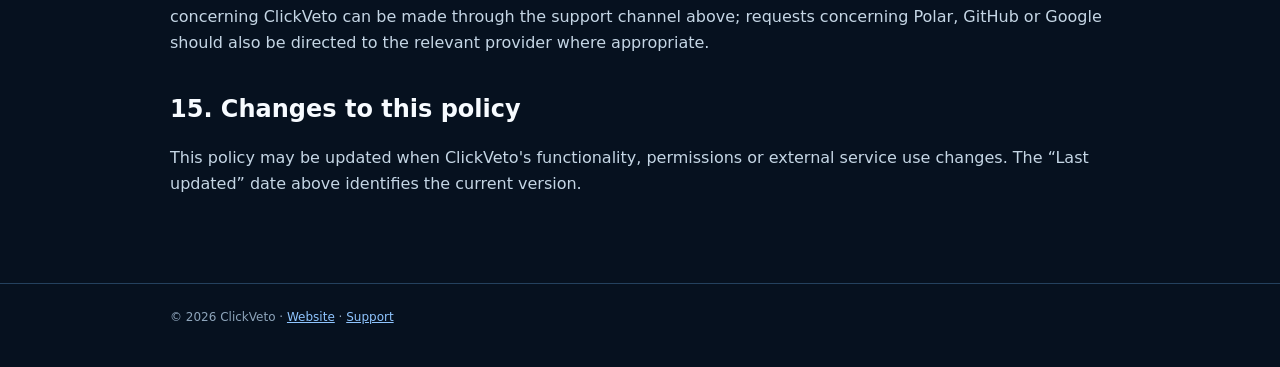
==== commit 88903fec: "Add experimental local captcha Pro preview and privacy disclosures" ====
--- a/privacy.html
+++ b/privacy.html
@@ -50,7 +50,7 @@
 <section id="en" class="lang show">
   <h1>Privacy Policy</h1>
   <p class="lead">ClickVeto is designed as a local-first browser protection extension. This policy explains what data ClickVeto processes, what remains on your device, and the limited cases in which data is sent to an external service.</p>
-  <p class="small"><strong>Last updated:</strong> 17 October 2026</p>
+  <p class="small"><strong>Last updated:</strong> 24 October 2026</p>
 
   <div class="card good">
     <strong>Short version</strong>
@@ -75,7 +75,7 @@
   </ul>
   <p>This information is used for browser protection and troubleshooting and is stored locally using Chrome extension storage unless otherwise stated below.</p>
 
-  <h2>3a. Optional local measurement</h2><p>Optional measurement counters are disabled by default. After you enable them, they count activity days, Pro hints, Pro-page views, purchase-button clicks, opened checkout tabs and license activations. They contain no URLs, website names, license keys or user identifiers and are not transmitted. Disabling measurement deletes counter data. They describe this browser only; opening checkout does not prove a purchase. Hint limits and snoozing work independently of measurement consent.</p><h2>3b. Personal element rules</h2><p>Personal element rules contain the website domain, a DOM selector, a rule ID and creation time. They are stored locally, without page text or complete URLs, and are not transmitted.</p><h2>3c. Player tools and website profiles</h2><p>Clear player temporarily hides recognized transparent click traps. Original display properties remain only in page memory for Undo; no saved element rule is created. Tame website stores the exact website domain, enabled state and creation time locally (up to 300 profiles), without full URLs or page contents. These new data are not transmitted or synchronized. Profiles persist after reload, are included in exported backups and can be removed in My hidden elements even in Free. Profiles do not apply while protection is off, the website is excepted or Pro is unavailable. Existing local protection logs may still contain URLs as described above.</p><h2>3d. Provisional windows in Lockdown</h2><p>To check an initially blank window, ClickVeto temporarily stores the source domain, an explicitly allowed destination domain when applicable, browser tab IDs and creation time in local Chrome session storage (up to 64 records). These data are not synchronized, transmitted or included in settings backups. The record is removed after the first completed destination is checked or the window is closed; session storage is cleared when the browser exits. Blocks can record the target URL and reason in the existing local protection log. Closing a foreign destination does not guarantee preventing its initial network request.</p><h2>3e. Automatic cosmetic ad filtering (Pro)</h2><p>Pro uses cosmetic CSS rules bundled from EasyList and EasyList Germany. No cosmetic list downloads occur at runtime and no page contents, URLs or filter-match counts are sent to the list authors or ClickVeto. The enabled setting and up to 300 exact website domains paused by you are stored locally and included in settings backups. Styles and current-page match counts remain in page memory. Pausing cleanup, turning protection off, a website exception or losing Pro access removes this feature’s styles without deleting page elements. These new settings are local only; existing network-filter downloads are described in section 13a.</p><h2>3f. Optional comfort mode and cookie rejection (Pro)</h2><p>Comfort mode is off by default. To recognize supported newsletter/survey popups and muted floating autoplay videos, ClickVeto examines DOM markers, limited local element text, form/media attributes and interaction state in the page. This processing remains in page memory; content and match counts are not transmitted or stored as a history. Temporary hidden-element and scroll properties are kept in page memory for restoration. Global choices and up to 300 exact-domain comfort profiles (category flags, activation state, creation time, pause/resume state and ownership marker for an optionally created taming profile) remain local and are included in settings backups. Removing a profile restores only a taming profile created by this tool when its creation marker still matches. Cookie rejection is a separate explicit opt-in, independent of nuisance hiding, global or per website, and may be restored from an imported settings backup. It clicks visible known reject/necessary controls in supported consent dialogs, at most five attempts per page. It does not click accept-all, manually alter consent cookies, or hide unsupported cookie requests. Websites or their consent providers may store or receive that rejection through their normal consent processing and network requests. Their privacy notices apply. Turning the feature off stops future actions; it cannot undo a submitted choice or prove all tracking stopped.</p><h2>4. Data sent to Polar for Pro licensing</h2>
+  <h2>3a. Optional local measurement</h2><p>Optional measurement counters are disabled by default. After you enable them, they count activity days, Pro hints, Pro-page views, purchase-button clicks, opened checkout tabs and license activations. They contain no URLs, website names, license keys or user identifiers and are not transmitted. Disabling measurement deletes counter data. They describe this browser only; opening checkout does not prove a purchase. Hint limits and snoozing work independently of measurement consent.</p><h2>3b. Personal element rules</h2><p>Personal element rules contain the website domain, a DOM selector, a rule ID and creation time. They are stored locally, without page text or complete URLs, and are not transmitted.</p><h2>3c. Player tools and website profiles</h2><p>Clear player temporarily hides recognized transparent click traps. Original display properties remain only in page memory for Undo; no saved element rule is created. Tame website stores the exact website domain, enabled state and creation time locally (up to 300 profiles), without full URLs or page contents. These new data are not transmitted or synchronized. Profiles persist after reload, are included in exported backups and can be removed in My hidden elements even in Free. Profiles do not apply while protection is off, the website is excepted or Pro is unavailable. Existing local protection logs may still contain URLs as described above.</p><h2>3d. Provisional windows in Lockdown</h2><p>To check an initially blank window, ClickVeto temporarily stores the source domain, an explicitly allowed destination domain when applicable, browser tab IDs and creation time in local Chrome session storage (up to 64 records). These data are not synchronized, transmitted or included in settings backups. The record is removed after the first completed destination is checked or the window is closed; session storage is cleared when the browser exits. Blocks can record the target URL and reason in the existing local protection log. Closing a foreign destination does not guarantee preventing its initial network request.</p><h2>3e. Automatic cosmetic ad filtering (Pro)</h2><p>Pro uses cosmetic CSS rules bundled from EasyList and EasyList Germany. No cosmetic list downloads occur at runtime and no page contents, URLs or filter-match counts are sent to the list authors or ClickVeto. The enabled setting and up to 300 exact website domains paused by you are stored locally and included in settings backups. Styles and current-page match counts remain in page memory. Pausing cleanup, turning protection off, a website exception or losing Pro access removes this feature’s styles without deleting page elements. These new settings are local only; existing network-filter downloads are described in section 13a.</p><h2>3f. Optional comfort mode and cookie rejection (Pro)</h2><p>Comfort mode is off by default. To recognize supported newsletter/survey popups and muted floating autoplay videos, ClickVeto examines DOM markers, limited local element text, form/media attributes and interaction state in the page. This processing remains in page memory; content and match counts are not transmitted or stored as a history. Temporary hidden-element and scroll properties are kept in page memory for restoration. Global choices and up to 300 exact-domain comfort profiles (category flags, activation state, creation time, pause/resume state and ownership marker for an optionally created taming profile) remain local and are included in settings backups. Removing a profile restores only a taming profile created by this tool when its creation marker still matches. Cookie rejection is a separate explicit opt-in, independent of nuisance hiding, global or per website, and may be restored from an imported settings backup. It clicks visible known reject/necessary controls in supported consent dialogs, at most five attempts per page. It does not click accept-all, manually alter consent cookies, or hide unsupported cookie requests. Websites or their consent providers may store or receive that rejection through their normal consent processing and network requests. Their privacy notices apply. Turning the feature off stops future actions; it cannot undo a submitted choice or prove all tracking stopped.</p><h2 id="captcha-local-privacy-en">3g. Optional local captcha assistance (Pro, experimental)</h2><p>This section describes the experimental local 1.0.37 candidate, which is not yet included in the published Store version. It applies only if you use that candidate and explicitly enable the assistance.</p><p>This feature is off by default and requires explicit enablement for individual website domains. Bundled OCR and image-classification models process captcha images, limited prompt text and relevant form/checkbox state locally. Images, recognized text and predictions are kept in memory only and are not sent to ClickVeto, model authors or a paid solving service. If an image cannot be read from the page, its original website or captcha-provider image URL may be fetched without cookies or a referrer; that original host receives ordinary connection data including the IP address. No captcha-solving API, model download or remote inference is used at runtime. Models and English character-recognition data ship in the package. The enabled flag and up to 300 exact-domain choices are saved locally and excluded from settings backups. One current outcome code and timestamp per tab may be kept in memory for this browser session, without images or full URLs. Supported results may fill an empty captcha field or select image tiles; ClickVeto does not itself submit the surrounding form. A visible provider confirmation checkbox may be attempted once per page, which can trigger the provider's normal verification traffic. Provider server checks and acceptance are not bypassed or guaranteed. Uncertain tasks stay manual. Turning the feature off, protection off, website exceptions or loss of Pro stop future processing; in-flight results are checked again before use. A temporary offscreen document runs local workers and releases models after idle time. No paid service or extra account is required.</p><h2>4. Data sent to Polar for Pro licensing</h2>
   <p>Core protection does not require a ClickVeto account or ClickVeto server. If you activate, validate or deactivate ClickVeto Pro, ClickVeto communicates directly over HTTPS with Polar's licensing API.</p>
   <p>The extension may send:</p>
   <ul>
@@ -137,7 +137,7 @@
 <section id="de" class="lang">
   <h1>Datenschutzerklärung</h1>
   <p class="lead">ClickVeto ist als lokal arbeitende Browser-Schutz-Erweiterung konzipiert. Diese Datenschutzerklärung beschreibt, welche Daten ClickVeto verarbeitet, was auf deinem Gerät bleibt und in welchen wenigen Fällen Daten an einen externen Dienst übertragen werden.</p>
-  <p class="small"><strong>Stand:</strong> 17. Oktober 2026</p>
+  <p class="small"><strong>Stand:</strong> 24. Oktober 2026</p>
 
   <div class="card good">
     <strong>Kurzfassung</strong>
@@ -162,7 +162,7 @@
   </ul>
   <p>Diese Daten werden für Browserschutz und Fehlerdiagnose genutzt und – soweit nachfolgend nichts anderes genannt ist – im lokalen Chrome-Erweiterungsspeicher verarbeitet.</p>
 
-  <h2>3a. Freiwillige lokale Messzähler</h2><p>Freiwillige Messzähler sind standardmäßig ausgeschaltet. Nach deiner Aktivierung zählen sie Nutzungstage, Pro-Hinweise, Aufrufe der Pro-Seite, Kaufbutton-Klicks, geöffnete Checkout-Tabs und Lizenzaktivierungen. Sie enthalten keine URLs, Website-Namen, Lizenzschlüssel oder Nutzerkennungen und werden nicht übertragen. Deaktivieren löscht die Zählerdaten. Sie beschreiben nur diesen Browser; ein geöffneter Checkout belegt keinen Kauf. Hinweisbegrenzung und Ausblenden funktionieren unabhängig von der Messung.</p><h2>3b. Persönliche Elementregeln</h2><p>Persönliche Elementregeln enthalten Website-Domain, DOM-Auswahlregel, Regel-ID und Erstellungszeit. Sie werden lokal ohne Seitentexte oder vollständige URLs gespeichert und nicht übertragen.</p><h2>3c. Player-Werkzeuge und Website-Profile</h2><p>Player freiräumen blendet erkannte transparente Klickfallen vorübergehend aus. Die ursprünglichen Anzeigeeigenschaften bleiben nur im Arbeitsspeicher der Seite für Rückgängig erhalten; es entsteht keine gespeicherte Elementregel. Website zähmen speichert lokal die genaue Website-Domain, Aktivierungszustand und Erstellungszeit (höchstens 300 Profile), ohne vollständige URLs oder Seiteninhalte. Diese neuen Daten werden nicht übertragen oder synchronisiert. Website-Profile bleiben nach Neuladen erhalten, sind in exportierten Backups enthalten und können unter Meine Ausblendungen auch in Free entfernt werden. Bei ausgeschaltetem Schutz, einer Website-Ausnahme oder ohne Pro wirken die Profile nicht. Bestehende lokale Schutzprotokolle können weiterhin URLs enthalten, wie oben beschrieben.</p><h2>3d. Vorläufige Fenster im Lockdown</h2><p>Für die Prüfung eines zunächst leeren Fensters speichert ClickVeto vorübergehend im lokalen Chrome-Sitzungsspeicher die Quell-Domain, gegebenenfalls eine einmalig freigegebene Zieldomain, die Browser-Tab-IDs und den Erstellungszeitpunkt (höchstens 64 Einträge). Diese Daten werden nicht synchronisiert, übertragen oder in Einstellungs-Backups aufgenommen. Die Zuordnung wird nach Prüfung des ersten abgeschlossenen Ziels oder beim Schließen des Fensters entfernt; der Sitzungsspeicher wird beim Browserende geleert. Blockierungen können wie bisher Ziel-URL und Grund im lokalen Schutzprotokoll enthalten. Das Schließen eines fremden Ziels garantiert nicht, dass dessen erste Netzwerkanfrage verhindert wurde.</p><h2>3e. Automatische kosmetische Werbefilterung (Pro)</h2><p>Pro nutzt gebündelte kosmetische CSS-Regeln aus EasyList und EasyList Germany. Zur Laufzeit werden dafür keine Listen heruntergeladen; Seiteninhalte, URLs und Listentreffer-Zähler werden weder an die Listenautoren noch an ClickVeto übertragen. Der Aktivierungszustand und bis zu 300 genaue Website-Domains mit einer von dir gesetzten Ausblend-Pause werden lokal gespeichert und in Einstellungs-Backups aufgenommen. Styles und Listentreffer-Zähler der aktuellen Seite bleiben im Arbeitsspeicher der Seite. Eine Ausblend-Pause, ausgeschalteter Schutz, eine Website-Ausnahme oder fehlender Pro-Zugang entfernt die Styles dieser Funktion, ohne Seitenelemente zu löschen. Diese neuen Einstellungen bleiben lokal; bestehende Netzfilter-Downloads beschreibt Abschnitt 13a.</p><h2>3f. Freiwilliger Komfortmodus und Cookie-Ablehnung (Pro)</h2><p>Der Komfortmodus ist standardmäßig aus. Um unterstützte Newsletter-/Umfrage-Popups und stumme schwebende Autoplay-Videos zu erkennen, prüft ClickVeto DOM-Merkmale, begrenzte lokale Elementtexte, Formular-/Medienattribute und den Interaktionszustand auf der Seite. Diese Verarbeitung bleibt im Arbeitsspeicher der Seite; Inhalte und Trefferzahlen werden nicht übertragen oder als Historie gespeichert. Ursprüngliche Element- und Scroll-Eigenschaften bleiben vorübergehend im Seiten-Arbeitsspeicher für die Rücknahme. Globale Auswahl und bis zu 300 Komfortprofile für genaue Domains (Kategorieauswahl, Aktivierungszustand, Erstellungszeit, Pause-/Fortsetzungszustand und Eigentumsmarker eines gegebenenfalls erzeugten Zähmen-Profils) bleiben lokal und sind in Einstellungs-Backups enthalten. Entfernen stellt nur ein durch dieses Werkzeug erzeugtes Zähmen-Profil zurück, wenn dessen Erstellungsmarker noch passt. Cookie-Ablehnung benötigt eine eigene ausdrückliche Aktivierung, unabhängig von der Popup-Ausblendung, global oder pro Website; ein importiertes Einstellungs-Backup kann sie wiederherstellen. Sie betätigt sichtbare bekannte Ablehnen-/Nur-notwendige-Buttons in unterstützten Consentdialogen, höchstens fünf Versuche pro Seite. Sie klickt nicht auf Alle akzeptieren, verändert Consentcookies nicht selbst und versteckt unbekannte Cookie-Anfragen nicht. Websites oder deren Consent-Anbieter können die Ablehnung über ihre normale Verarbeitung und Netzwerkanfragen speichern oder empfangen; deren Datenschutzhinweise gelten. Ausschalten beendet künftige Aktionen, kann keine abgegebene Entscheidung zurücknehmen und belegt nicht, dass sämtliches Tracking beendet wurde.</p><h2>4. Datenübertragung an Polar für Pro-Lizenzen</h2>
+  <h2>3a. Freiwillige lokale Messzähler</h2><p>Freiwillige Messzähler sind standardmäßig ausgeschaltet. Nach deiner Aktivierung zählen sie Nutzungstage, Pro-Hinweise, Aufrufe der Pro-Seite, Kaufbutton-Klicks, geöffnete Checkout-Tabs und Lizenzaktivierungen. Sie enthalten keine URLs, Website-Namen, Lizenzschlüssel oder Nutzerkennungen und werden nicht übertragen. Deaktivieren löscht die Zählerdaten. Sie beschreiben nur diesen Browser; ein geöffneter Checkout belegt keinen Kauf. Hinweisbegrenzung und Ausblenden funktionieren unabhängig von der Messung.</p><h2>3b. Persönliche Elementregeln</h2><p>Persönliche Elementregeln enthalten Website-Domain, DOM-Auswahlregel, Regel-ID und Erstellungszeit. Sie werden lokal ohne Seitentexte oder vollständige URLs gespeichert und nicht übertragen.</p><h2>3c. Player-Werkzeuge und Website-Profile</h2><p>Player freiräumen blendet erkannte transparente Klickfallen vorübergehend aus. Die ursprünglichen Anzeigeeigenschaften bleiben nur im Arbeitsspeicher der Seite für Rückgängig erhalten; es entsteht keine gespeicherte Elementregel. Website zähmen speichert lokal die genaue Website-Domain, Aktivierungszustand und Erstellungszeit (höchstens 300 Profile), ohne vollständige URLs oder Seiteninhalte. Diese neuen Daten werden nicht übertragen oder synchronisiert. Website-Profile bleiben nach Neuladen erhalten, sind in exportierten Backups enthalten und können unter Meine Ausblendungen auch in Free entfernt werden. Bei ausgeschaltetem Schutz, einer Website-Ausnahme oder ohne Pro wirken die Profile nicht. Bestehende lokale Schutzprotokolle können weiterhin URLs enthalten, wie oben beschrieben.</p><h2>3d. Vorläufige Fenster im Lockdown</h2><p>Für die Prüfung eines zunächst leeren Fensters speichert ClickVeto vorübergehend im lokalen Chrome-Sitzungsspeicher die Quell-Domain, gegebenenfalls eine einmalig freigegebene Zieldomain, die Browser-Tab-IDs und den Erstellungszeitpunkt (höchstens 64 Einträge). Diese Daten werden nicht synchronisiert, übertragen oder in Einstellungs-Backups aufgenommen. Die Zuordnung wird nach Prüfung des ersten abgeschlossenen Ziels oder beim Schließen des Fensters entfernt; der Sitzungsspeicher wird beim Browserende geleert. Blockierungen können wie bisher Ziel-URL und Grund im lokalen Schutzprotokoll enthalten. Das Schließen eines fremden Ziels garantiert nicht, dass dessen erste Netzwerkanfrage verhindert wurde.</p><h2>3e. Automatische kosmetische Werbefilterung (Pro)</h2><p>Pro nutzt gebündelte kosmetische CSS-Regeln aus EasyList und EasyList Germany. Zur Laufzeit werden dafür keine Listen heruntergeladen; Seiteninhalte, URLs und Listentreffer-Zähler werden weder an die Listenautoren noch an ClickVeto übertragen. Der Aktivierungszustand und bis zu 300 genaue Website-Domains mit einer von dir gesetzten Ausblend-Pause werden lokal gespeichert und in Einstellungs-Backups aufgenommen. Styles und Listentreffer-Zähler der aktuellen Seite bleiben im Arbeitsspeicher der Seite. Eine Ausblend-Pause, ausgeschalteter Schutz, eine Website-Ausnahme oder fehlender Pro-Zugang entfernt die Styles dieser Funktion, ohne Seitenelemente zu löschen. Diese neuen Einstellungen bleiben lokal; bestehende Netzfilter-Downloads beschreibt Abschnitt 13a.</p><h2>3f. Freiwilliger Komfortmodus und Cookie-Ablehnung (Pro)</h2><p>Der Komfortmodus ist standardmäßig aus. Um unterstützte Newsletter-/Umfrage-Popups und stumme schwebende Autoplay-Videos zu erkennen, prüft ClickVeto DOM-Merkmale, begrenzte lokale Elementtexte, Formular-/Medienattribute und den Interaktionszustand auf der Seite. Diese Verarbeitung bleibt im Arbeitsspeicher der Seite; Inhalte und Trefferzahlen werden nicht übertragen oder als Historie gespeichert. Ursprüngliche Element- und Scroll-Eigenschaften bleiben vorübergehend im Seiten-Arbeitsspeicher für die Rücknahme. Globale Auswahl und bis zu 300 Komfortprofile für genaue Domains (Kategorieauswahl, Aktivierungszustand, Erstellungszeit, Pause-/Fortsetzungszustand und Eigentumsmarker eines gegebenenfalls erzeugten Zähmen-Profils) bleiben lokal und sind in Einstellungs-Backups enthalten. Entfernen stellt nur ein durch dieses Werkzeug erzeugtes Zähmen-Profil zurück, wenn dessen Erstellungsmarker noch passt. Cookie-Ablehnung benötigt eine eigene ausdrückliche Aktivierung, unabhängig von der Popup-Ausblendung, global oder pro Website; ein importiertes Einstellungs-Backup kann sie wiederherstellen. Sie betätigt sichtbare bekannte Ablehnen-/Nur-notwendige-Buttons in unterstützten Consentdialogen, höchstens fünf Versuche pro Seite. Sie klickt nicht auf Alle akzeptieren, verändert Consentcookies nicht selbst und versteckt unbekannte Cookie-Anfragen nicht. Websites oder deren Consent-Anbieter können die Ablehnung über ihre normale Verarbeitung und Netzwerkanfragen speichern oder empfangen; deren Datenschutzhinweise gelten. Ausschalten beendet künftige Aktionen, kann keine abgegebene Entscheidung zurücknehmen und belegt nicht, dass sämtliches Tracking beendet wurde.</p><h2 id="captcha-local-privacy-de">3g. Freiwillige lokale Captcha-Hilfe (Pro, experimentell)</h2><p>Dieser Abschnitt beschreibt den experimentellen lokalen Kandidaten 1.0.37, der noch nicht in der veröffentlichten Store-Version enthalten ist. Er gilt, wenn du diesen Kandidaten nutzt und die Hilfe ausdrücklich aktivierst.</p><p>Die Funktion ist zunächst ausgeschaltet und benötigt eine ausdrückliche Aktivierung für einzelne Website-Domains. Gebündelte OCR- und Bildklassifikationsmodelle verarbeiten Captcha-Bilder, begrenzte Aufgabentexte und relevante Formular-/Checkbox-Zustände lokal. Bilder, erkannte Texte und Vorhersagen bleiben im Arbeitsspeicher und werden weder an ClickVeto oder Modellautoren noch an einen kostenpflichtigen Lösungsdienst übertragen. Ist ein Bild auf der Seite nicht auslesbar, kann seine ursprüngliche Bildadresse auf der Website oder beim Captcha-Anbieter ohne Cookies und ohne Referrer abgerufen werden; dieser ursprüngliche Host erhält die üblichen Verbindungsdaten einschließlich IP-Adresse. Zur Laufzeit werden keine Solver-API, Modelldownloads oder externe KI-Berechnungen genutzt. Modelle und englische Zeichenerkennungsdaten sind im Paket enthalten. Aktivierungszustand und bis zu 300 genaue Website-Auswahlen werden lokal gespeichert und sind von Einstellungs-Backups ausgeschlossen. Pro Tab kann ein aktueller Ergebniscode mit Zeitstempel für diese Browsersitzung im Arbeitsspeicher bleiben, ohne Bilder oder vollständige URLs. Unterstützte Ergebnisse können ein leeres Captcha-Feld ausfüllen oder Bildkacheln auswählen; ClickVeto sendet das umgebende Formular nicht selbst ab. Ein sichtbares Bestätigungsfeld kann einmal pro Seite versucht werden, wodurch die normalen Prüfanfragen des Anbieters ausgelöst werden können. Serverprüfungen und Akzeptanz werden weder umgangen noch garantiert. Unsichere Aufgaben bleiben manuell. Ausschalten, ausgeschalteter Schutz, Website-Ausnahmen oder Pro-Verlust stoppen weitere Verarbeitung; laufende Ergebnisse werden vor dem Anwenden erneut geprüft. Ein vorübergehendes Hintergrunddokument betreibt lokale Worker und gibt Modelle nach Leerlauf frei. Kein kostenpflichtiger Dienst und kein zusätzliches Konto erforderlich.</p><h2>4. Datenübertragung an Polar für Pro-Lizenzen</h2>
   <p>Für den Kernschutz sind weder ein ClickVeto-Konto noch ein ClickVeto-Server erforderlich. Wenn du ClickVeto Pro aktivierst, prüfst oder deaktivierst, kommuniziert ClickVeto direkt per HTTPS mit der Lizenz-API von Polar.</p>
   <p>Dabei kann die Erweiterung insbesondere übermitteln:</p>
   <ul>
@@ -233,14 +233,16 @@
   en.classList.toggle('show',!isDe);de.classList.toggle('show',isDe);
   enBtn.classList.toggle('active',!isDe);deBtn.classList.toggle('active',isDe);enBtn.setAttribute('aria-pressed',String(!isDe));deBtn.setAttribute('aria-pressed',String(isDe));
   document.documentElement.lang=isDe?'de':'en';
+  try{const u=new URL(location.href);u.searchParams.set('lang',isDe?'de':'en');if(u.hash.startsWith('#captcha-local-privacy-'))u.hash='#captcha-local-privacy-'+(isDe?'de':'en');history.replaceState(null,'',u.pathname+u.search+u.hash);if(u.hash)document.getElementById(u.hash.slice(1))?.scrollIntoView();}catch{}
   try{localStorage.setItem('clickveto-privacy-lang',lang)}catch{}
 }
 enBtn.onclick=()=>setLang('en');deBtn.onclick=()=>setLang('de');
 let saved='';try{saved=localStorage.getItem('clickveto-privacy-lang')||''}catch{}
-setLang(saved||((navigator.language||'').toLowerCase().startsWith('de')?'de':'en'));
+const requested=new URL(location.href).searchParams.get('lang');setLang((requested==='de'||requested==='en')?requested:(saved||((navigator.language||'').toLowerCase().startsWith('de')?'de':'en')));
 </script>
 
 
 
 
+
 </body></html>
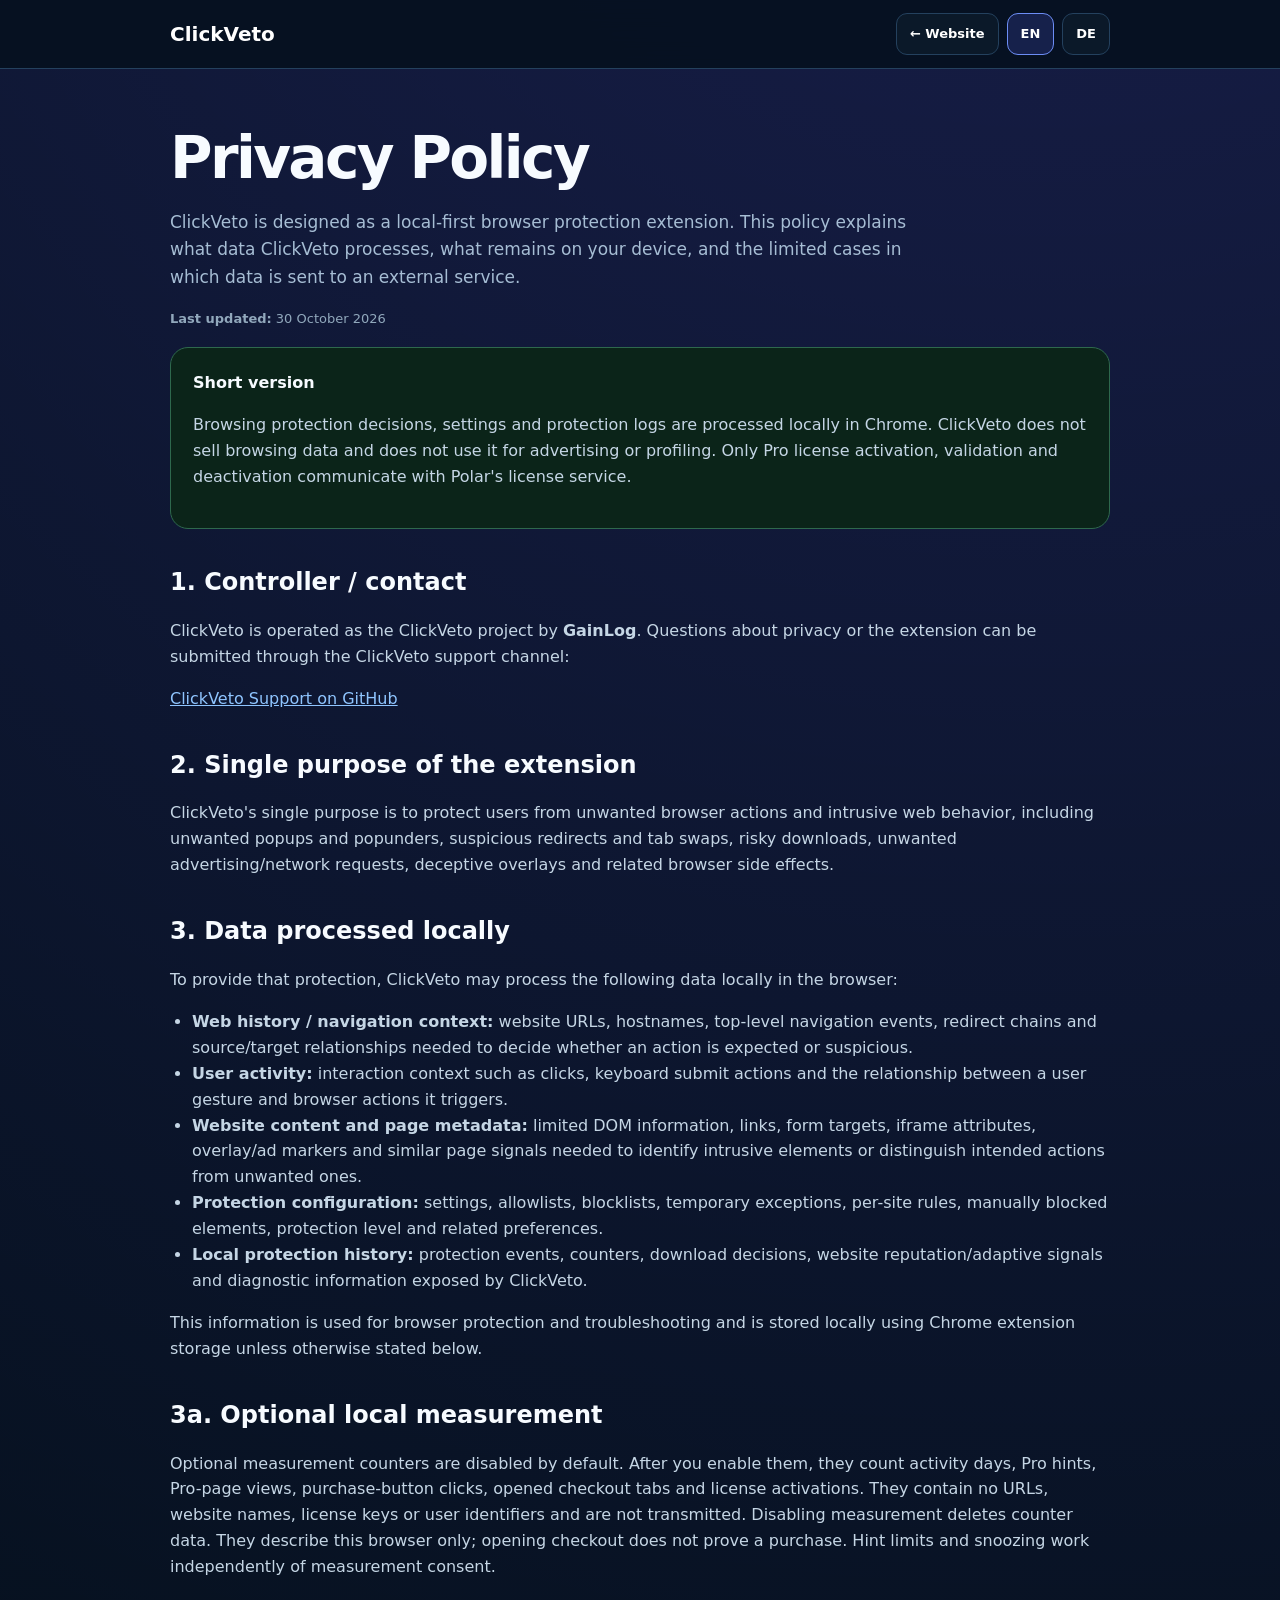
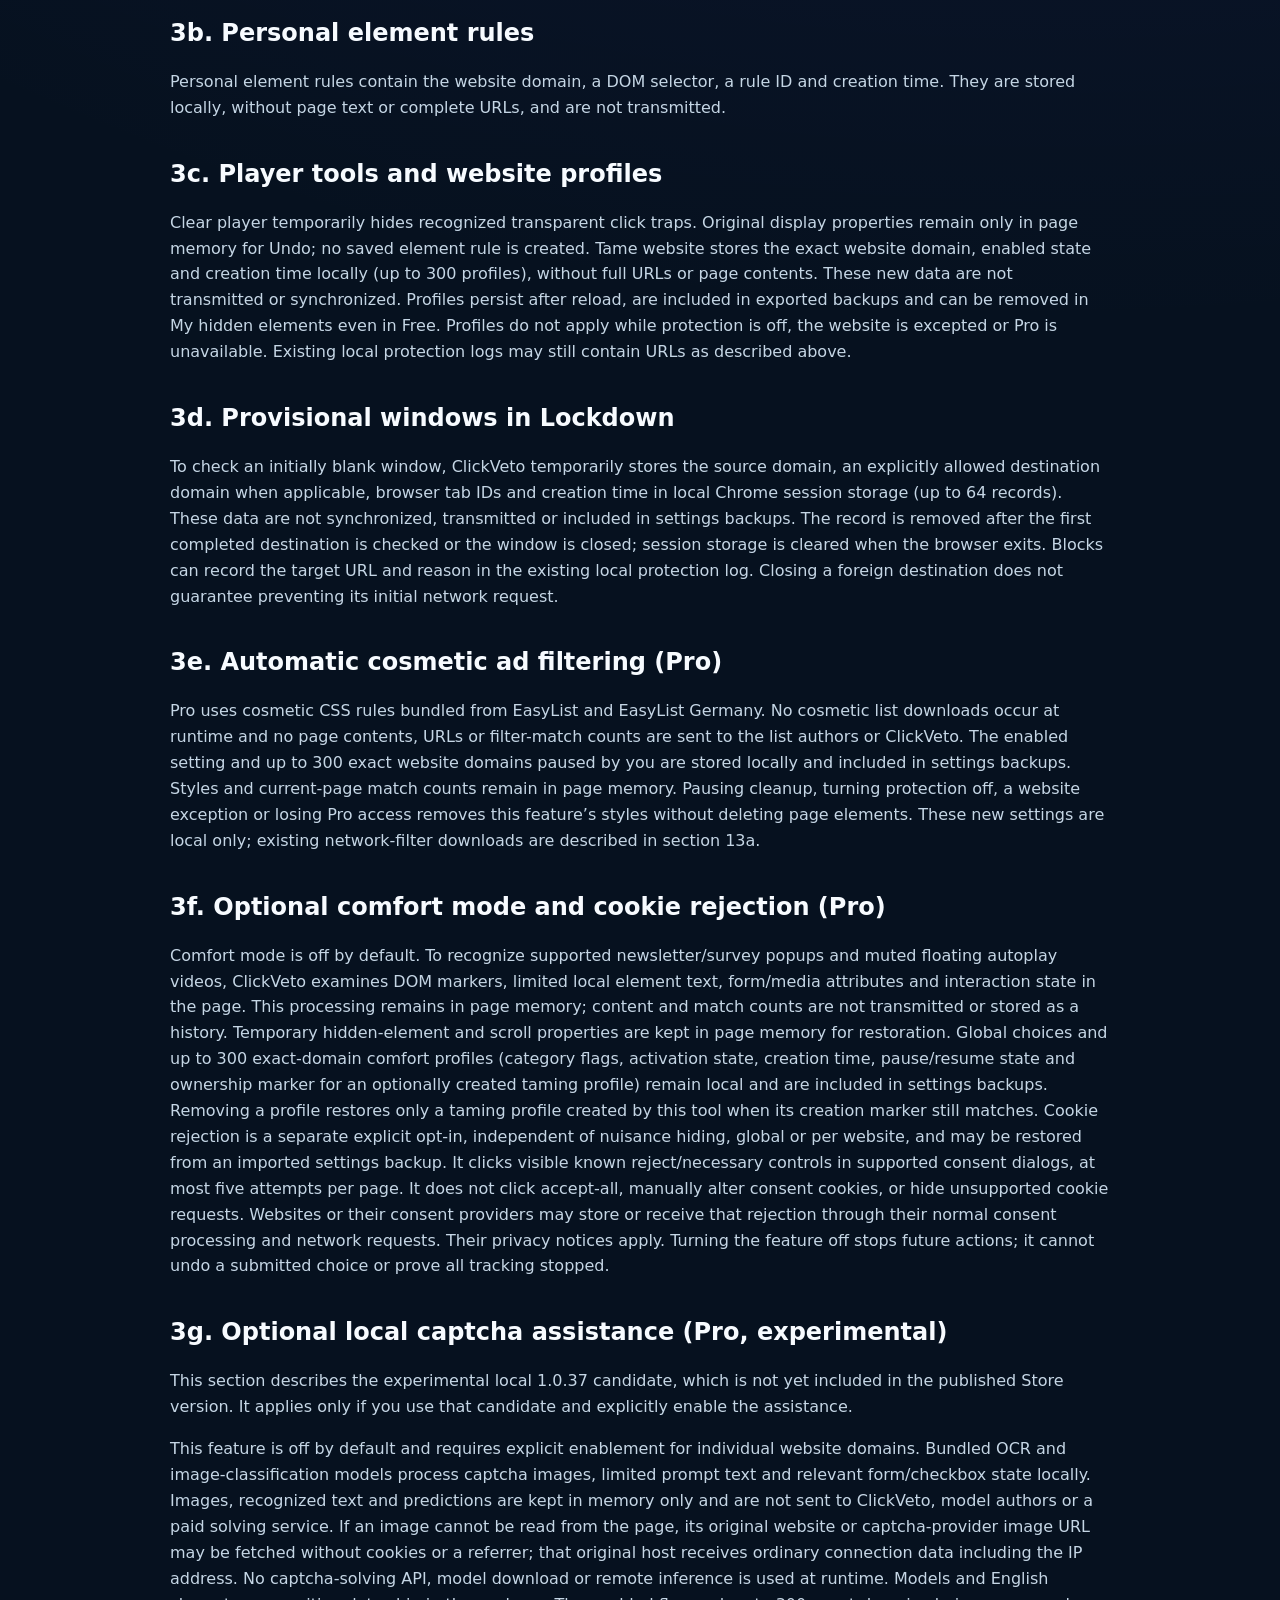
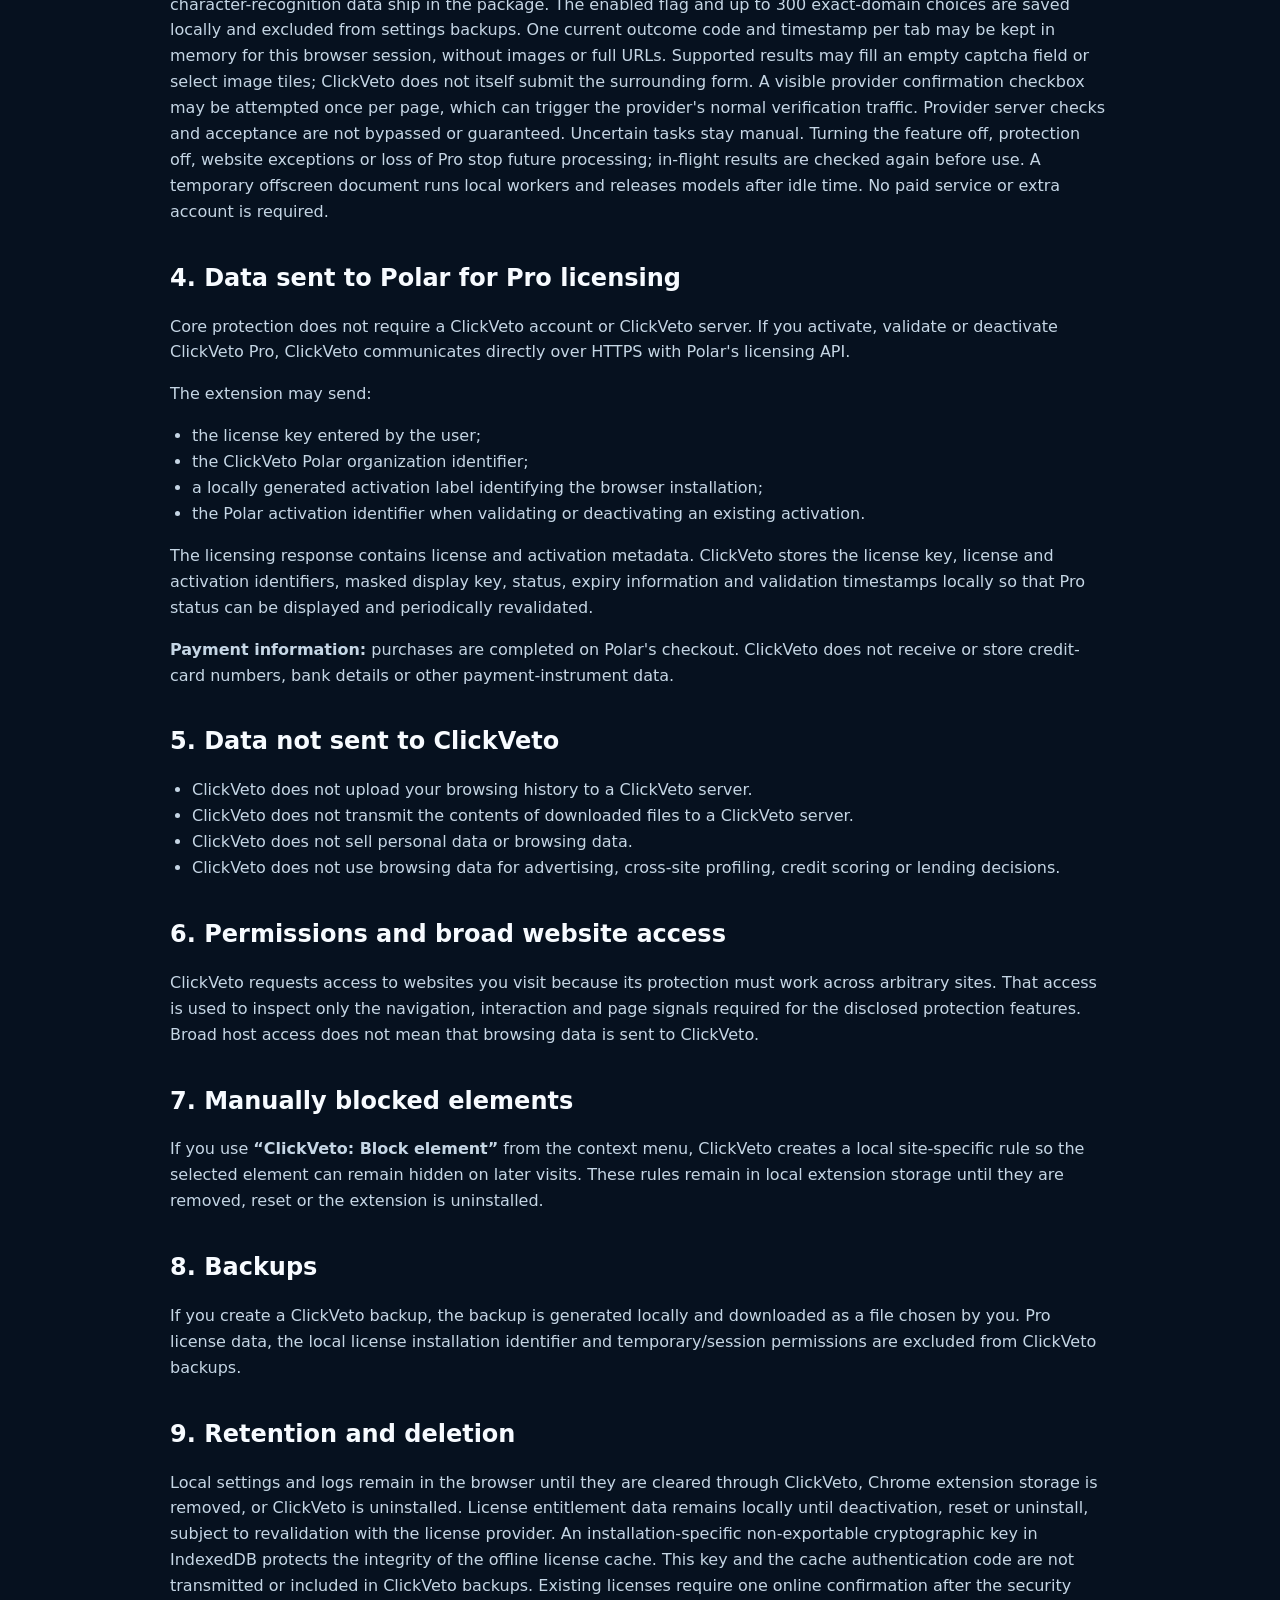
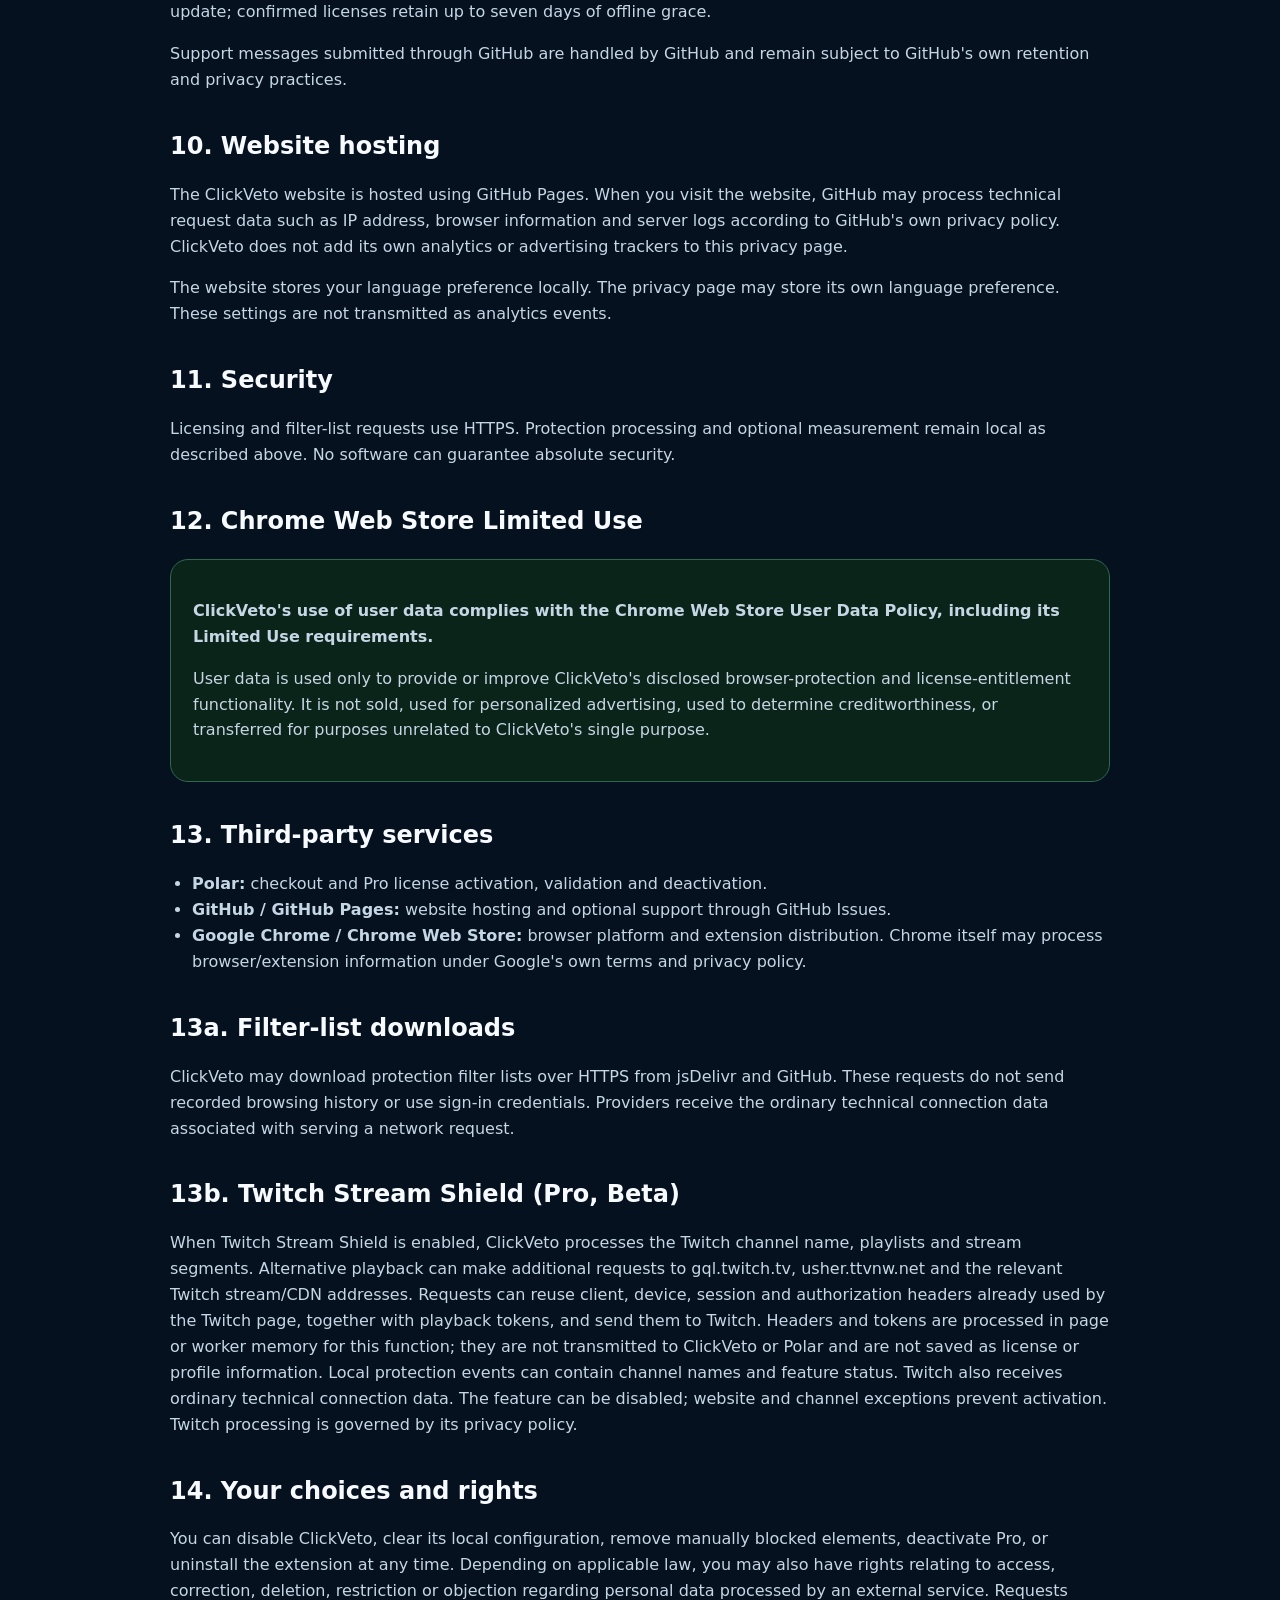
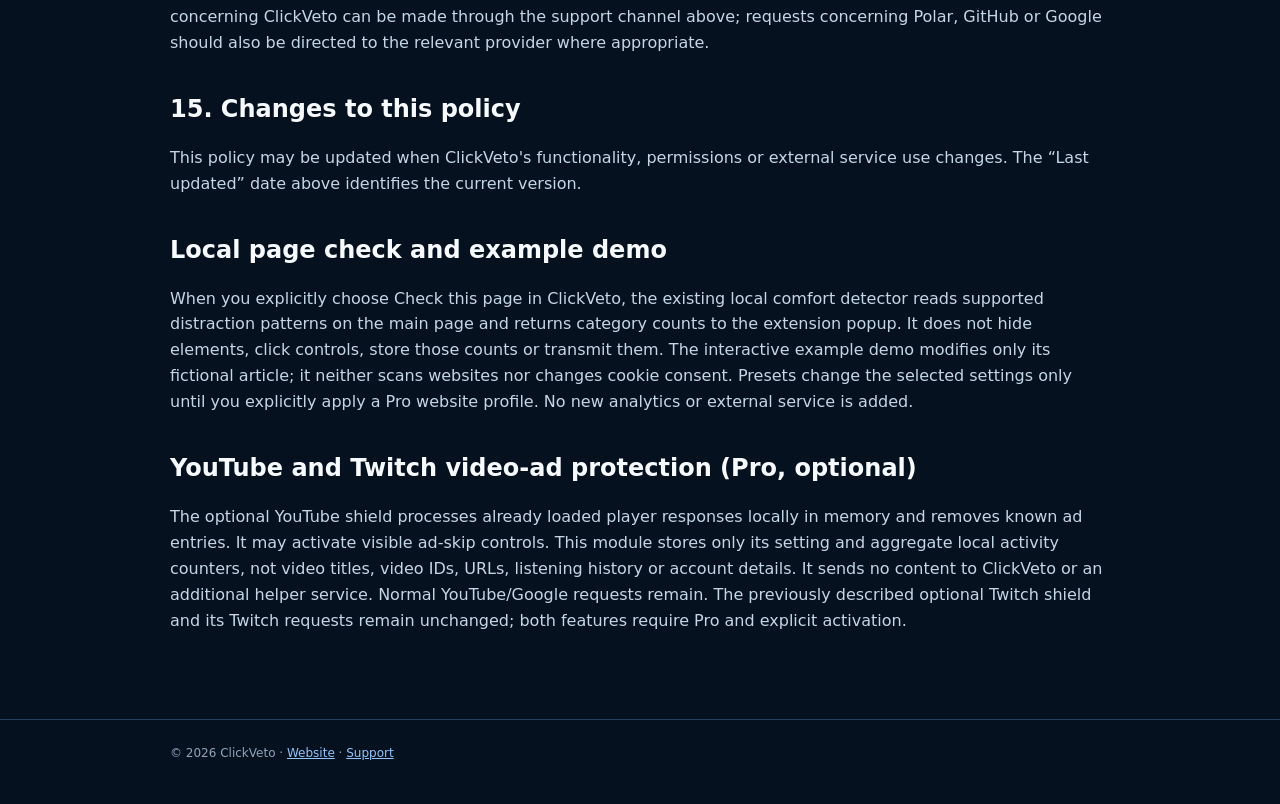
==== commit ac96073f: "Publish Pro video shield preview and updated privacy disclosures" ====
--- a/privacy.html
+++ b/privacy.html
@@ -1,5 +1,5 @@
 <!doctype html>
-<html lang="en"><head>
+<html lang="de"><head>
 <meta charset="utf-8">
 <meta name="viewport" content="width=device-width,initial-scale=1">
 <meta name="description" content="ClickVeto Privacy Policy / Datenschutzerklärung">
@@ -40,17 +40,17 @@
     <a class="brand" href="./">ClickVeto</a>
     <div class="controls">
       <a class="back" href="./">← Website</a>
-      <button id="enBtn" class="active" type="button" aria-label="English" aria-pressed="true">EN</button>
-      <button id="deBtn" type="button" aria-label="Deutsch" aria-pressed="false">DE</button>
+      <button id="enBtn" class="" type="button" aria-label="English" aria-pressed="false">EN</button>
+      <button id="deBtn" type="button" aria-label="Deutsch" aria-pressed="true" class="active">DE</button>
     </div>
   </nav>
 </header>
 
 <main class="wrap">
-<section id="en" class="lang show">
+<section id="en" class="lang">
   <h1>Privacy Policy</h1>
   <p class="lead">ClickVeto is designed as a local-first browser protection extension. This policy explains what data ClickVeto processes, what remains on your device, and the limited cases in which data is sent to an external service.</p>
-  <p class="small"><strong>Last updated:</strong> 24 October 2026</p>
+  <p class="small"><strong>Last updated:</strong> 30 October 2026</p>
 
   <div class="card good">
     <strong>Short version</strong>
@@ -132,12 +132,12 @@
 
   <h2>15. Changes to this policy</h2>
   <p>This policy may be updated when ClickVeto's functionality, permissions or external service use changes. The “Last updated” date above identifies the current version.</p>
-</section>
-
-<section id="de" class="lang">
+<section id="pro-value-privacy-en"><h2>Local page check and example demo</h2><p>When you explicitly choose Check this page in ClickVeto, the existing local comfort detector reads supported distraction patterns on the main page and returns category counts to the extension popup. It does not hide elements, click controls, store those counts or transmit them. The interactive example demo modifies only its fictional article; it neither scans websites nor changes cookie consent. Presets change the selected settings only until you explicitly apply a Pro website profile. No new analytics or external service is added.</p></section><section id="video-shield-privacy-en"><h2>YouTube and Twitch video-ad protection (Pro, optional)</h2><p>The optional YouTube shield processes already loaded player responses locally in memory and removes known ad entries. It may activate visible ad-skip controls. This module stores only its setting and aggregate local activity counters, not video titles, video IDs, URLs, listening history or account details. It sends no content to ClickVeto or an additional helper service. Normal YouTube/Google requests remain. The previously described optional Twitch shield and its Twitch requests remain unchanged; both features require Pro and explicit activation.</p></section></section>
+
+<section id="de" class="lang show">
   <h1>Datenschutzerklärung</h1>
   <p class="lead">ClickVeto ist als lokal arbeitende Browser-Schutz-Erweiterung konzipiert. Diese Datenschutzerklärung beschreibt, welche Daten ClickVeto verarbeitet, was auf deinem Gerät bleibt und in welchen wenigen Fällen Daten an einen externen Dienst übertragen werden.</p>
-  <p class="small"><strong>Stand:</strong> 24. Oktober 2026</p>
+  <p class="small"><strong>Stand:</strong> 30. Oktober 2026</p>
 
   <div class="card good">
     <strong>Kurzfassung</strong>
@@ -219,7 +219,7 @@
 
   <h2>15. Änderungen dieser Datenschutzerklärung</h2>
   <p>Diese Datenschutzerklärung kann angepasst werden, wenn sich Funktionen, Berechtigungen oder die Nutzung externer Dienste von ClickVeto ändern. Maßgeblich ist das oben angegebene Aktualisierungsdatum.</p>
-</section>
+<section id="pro-value-privacy-de"><h2>Lokaler Seiten-Check und Beispieldemo</h2><p>Wenn du in ClickVeto ausdrücklich Diese Seite prüfen wählst, liest die vorhandene lokale Komfort-Erkennung unterstützte Störmuster auf der Hauptseite und gibt Kategorieanzahlen an das Erweiterungs-Popup zurück. Dabei werden keine Elemente ausgeblendet, keine Buttons angeklickt und keine Ergebnisse gespeichert oder übertragen. Die interaktive Beispieldemo verändert nur ihren fiktiven Artikel; sie scannt keine Websites und verändert keine Cookie-Einwilligung. Vorlagen ändern nur die Auswahl, bis du ein Pro-Website-Profil ausdrücklich anwendest. Keine zusätzliche Analyseübertragung und kein externer Dienst.</p></section><section id="video-shield-privacy-de"><h2>YouTube- und Twitch-Videowerbeschutz (Pro, optional)</h2><p>Der optionale YouTube-Schutz verarbeitet bereits geladene Playerantworten lokal im Arbeitsspeicher und entfernt bekannte Werbeeinträge. Er kann sichtbare Werbe-Überspringen-Buttons betätigen. Gespeichert werden nur die Einstellung und aggregierte lokale Aktivitätszähler, keine Videotitel, Video-IDs, URLs, Hörverläufe oder Kontodaten durch dieses Modul. Keine Inhaltsübertragung an ClickVeto oder einen zusätzlichen Hilfsdienst. Normale Anfragen an YouTube/Google bleiben bestehen. Der zuvor beschriebene optionale Twitch-Schutz und seine Twitch-Anfragen bleiben unverändert; beide Funktionen benötigen Pro und ausdrückliche Aktivierung.</p></section></section>
 </main>
 
 <footer>
@@ -245,4 +245,5 @@
 
 
 
-</body></html>
+
+</body></html>
